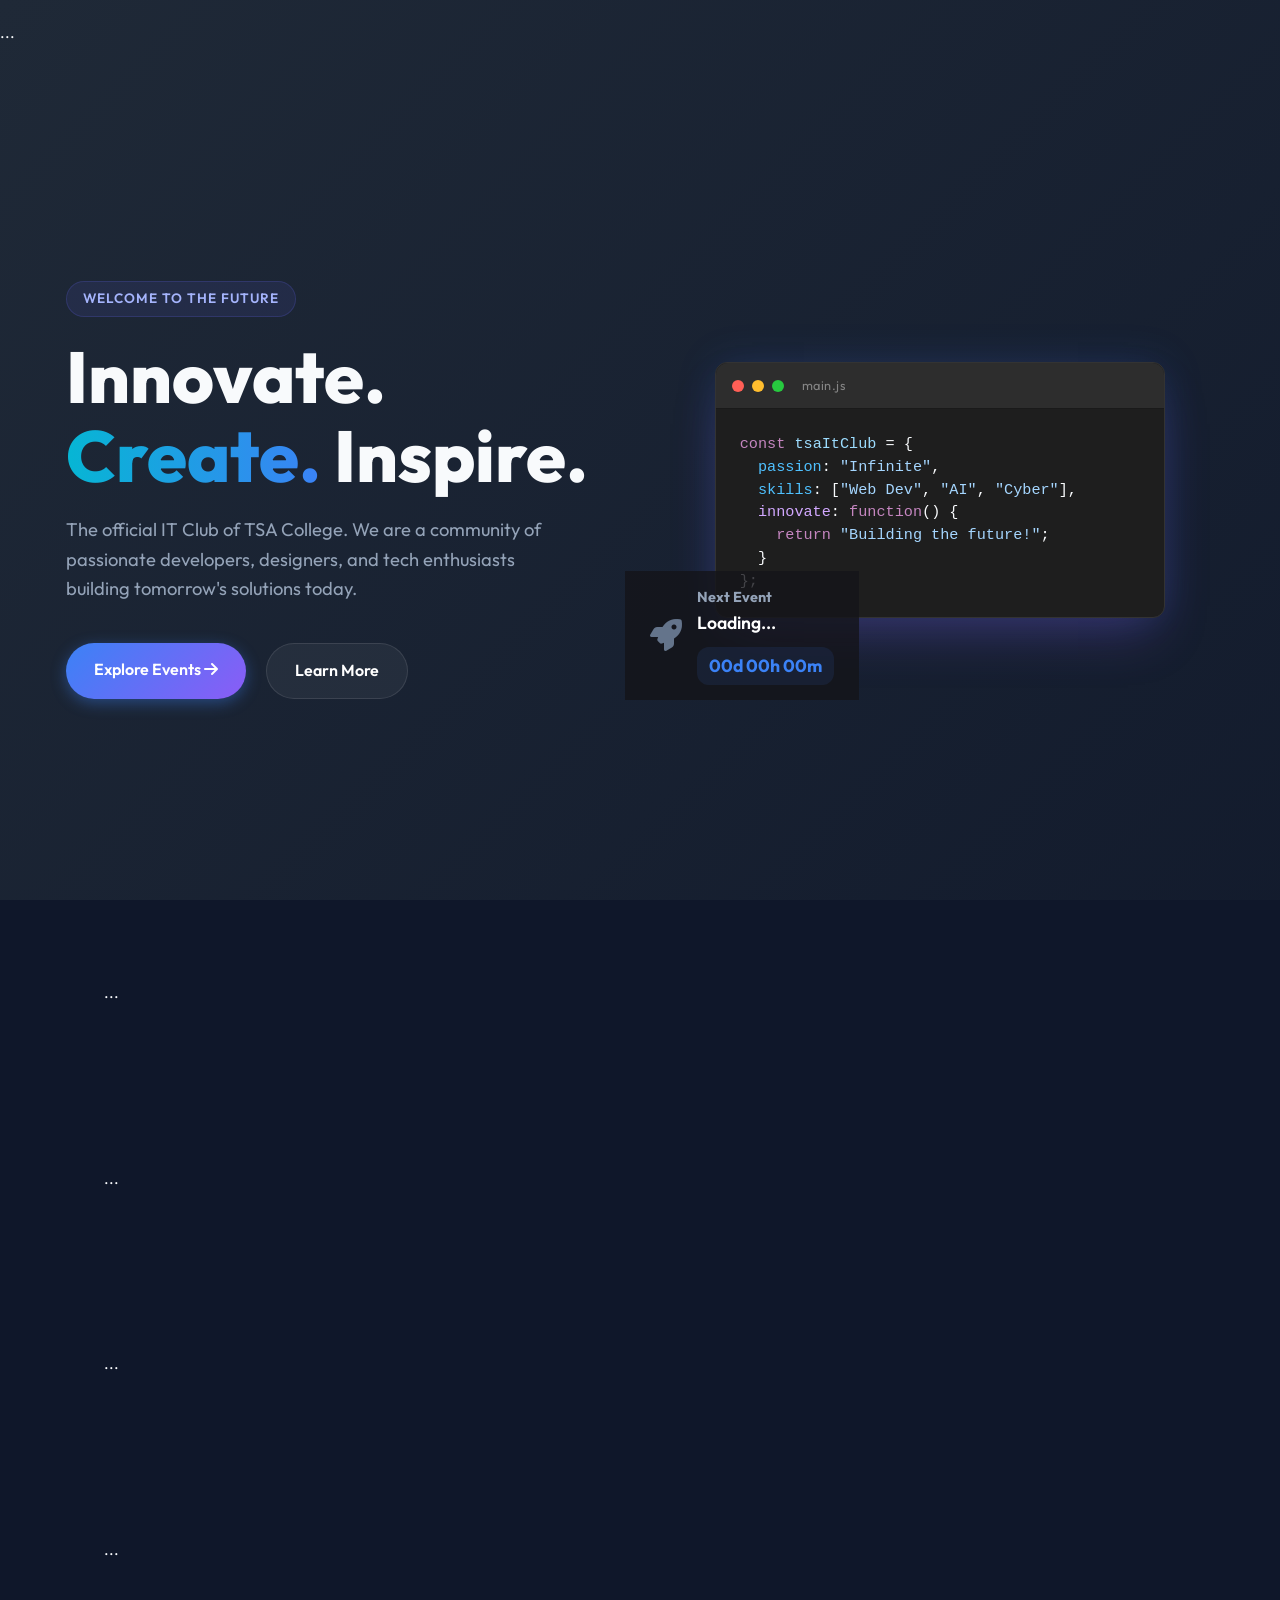
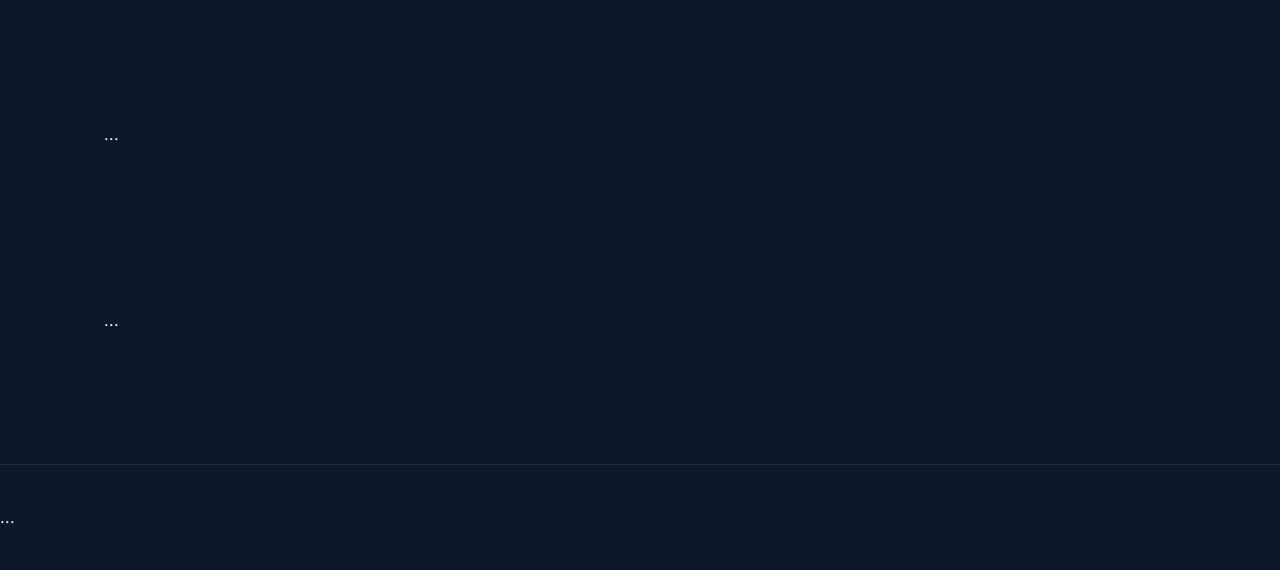
==== index.html @ 11a17a78 "just added the files and made some modifications" ====
<!DOCTYPE html>
<html lang="en">
<head>
    <meta charset="UTF-8">
    <meta name="viewport" content="width=device-width, initial-scale=1.0">
    <meta name="description" content="Official website of the TSA IT Club. Join us to learn, build, and innovate.">
    <title>TSA IT Club</title>
    <link rel="icon" type="image/png" href="logo.png">
    <link rel="stylesheet" href="style.css">
    <link href="https://fonts.googleapis.com/css2?family=Outfit:wght@300;400;500;600;800&display=swap" rel="stylesheet">
    <link rel="stylesheet" href="https://cdnjs.cloudflare.com/ajax/libs/font-awesome/6.4.0/css/all.min.css">
</head>
<body>
    <!-- Preloader, Background, Navigation (unchanged) -->
    <div id="preloader">...</div>
    <div class="glow-container">...</div>
    <nav id="navbar">...</nav>

    <!-- Hero Section (modified floating card) -->
    <section id="home" class="hero">
        <div class="hero-content fade-in-up">
            <div class="badge">Welcome to the future</div>
            <h1>Innovate. <br><span class="gradient-text">Create.</span> Inspire.</h1>
            <p>The official IT Club of TSA College. We are a community of passionate developers, designers, and tech enthusiasts building tomorrow's solutions today.</p>
            <div class="hero-btns">
                <a href="events.html" class="btn-primary">Explore Events <i class="fa-solid fa-arrow-right"></i></a>
                <a href="#about" class="btn-secondary">Learn More</a>
            </div>
        </div>
        <div class="hero-visual fade-in">
            <div class="glass-card main-card">
                <div class="card-header">
                    <span class="dot red"></span>
                    <span class="dot yellow"></span>
                    <span class="dot green"></span>
                </div>
                <div class="card-body">
                    <pre><code><span class="keyword">const</span> <span class="variable">tsaItClub</span> = {
  <span class="property">passion</span>: <span class="string">"Infinite"</span>,
  <span class="property">skills</span>: [<span class="string">"Web Dev"</span>, <span class="string">"AI"</span>, <span class="string">"Cyber"</span>],
  <span class="method">innovate</span>: <span class="keyword">function</span>() {
    <span class="keyword">return</span> <span class="string">"Building the future!"</span>;
  }
};</code></pre>
                </div>
            </div>
            <div class="glass-card floating-card" id="next-event-card">
                <i class="fa-solid fa-rocket"></i>
                <div>
                    <h4>Next Event</h4>
                    <p id="next-event-title">Loading...</p>
                    <div id="countdown" class="countdown-timer">
                        <span id="days">00</span>d <span id="hours">00</span>h <span id="minutes">00</span>m
                    </div>
                </div>
            </div>
        </div>
    </section>

    <!-- Rest of the page (Impact, About, FAQ, Contact, Footer) unchanged -->
    <section id="impact" class="section">...</section>
    <section class="section">...</section>
    <section id="terminal-section" class="section">...</section>
    <section id="about" class="section">...</section>
    <section id="faq" class="section">...</section>
    <section id="contact" class="section">...</section>
    <footer>...</footer>

    <!-- Modals, Toast, Back to Top -->
    <div class="modal-overlay" id="join-modal">...</div>
    <div class="modal-overlay" id="mission-modal">...</div>
    <div class="modal-overlay" id="whatwedo-modal">...</div>
    <div class="modal-overlay" id="vision-modal">...</div>
    <div id="toast-container"></div>
    <button id="back-to-top" class="back-to-top">...</button>

    <!-- Script to load next event from Google Sheets -->
    <script>
        async function loadNextEvent() {
            try {
                const res = await fetch('https://sheet.best/api/sheets/YOUR_ID/tabs/Events');
                const events = await res.json();
                // Sort by date (assuming YYYY-MM-DD format) and pick the nearest upcoming
                events.sort((a, b) => new Date(a.date) - new Date(b.date));
                const next = events.find(e => new Date(e.date) > new Date()) || events[0];
                if (next) {
                    document.getElementById('next-event-title').innerText = next.title;
                    // Update countdown target date (you can use the date field)
                    // If you want to keep the countdown, you can parse next.date
                }
            } catch (error) {
                console.error('Failed to load next event', error);
            }
        }
        loadNextEvent();
    </script>

    <script src="script.js"></script>
</body>
</html>
---- style.css ----
/* Variables & Reset */
:root {
    --bg-color: #0f172a;
    --text-color: #f8fafc;
    --text-muted: #94a3b8;
    --surface: #1e293b;
    --primary: #3b82f6;
    --secondary: #64748b;
    --accent: #8b5cf6;
    --gradient-1: #ec4899;
    --gradient-2: #8b5cf6;
    --gradient-3: #3b82f6;
    --gradient-4: #06b6d4;
    --glass-bg: rgba(30, 41, 59, 0.7);
    --glass-border: rgba(255, 255, 255, 0.1);
    --shadow: 0 4px 30px rgba(0, 0, 0, 0.5);
    --font-main: 'Outfit', sans-serif;
    --transition: all 0.3s ease;
}

body.light-theme {
    --bg-color: #f8fafc;
    --text-color: #0f172a;
    --text-muted: #475569;
    --surface: #ffffff;
    --primary: #2563eb;
    --secondary: #64748b;
    --accent: #7c3aed;
    --glass-bg: rgba(255, 255, 255, 0.8);
    --glass-border: rgba(0, 0, 0, 0.1);
    --shadow: 0 4px 30px rgba(0, 0, 0, 0.05);
}

/* Base Styles */
* {
    margin: 0;
    padding: 0;
    box-sizing: border-box;
    scroll-behavior: smooth;
}

/* Prevent ANY element from overflowing the viewport width (stops mobile browser zoom-out) */
html {
    overflow-x: hidden;
    max-width: 100%;
}

body {
    font-family: var(--font-main);
    background-color: var(--bg-color);
    color: var(--text-color);
    line-height: 1.6;
    overflow-x: hidden;
    max-width: 100%;
}

/* Background Glows */
.glow-container {
    position: fixed;
    top: 0;
    left: 0;
    width: 100%;
    height: 100%;
    z-index: -1;
    overflow: hidden;
    pointer-events: none;
}

.glow-orb {
    position: absolute;
    width: 60vw;
    height: 60vw;
    max-width: 600px;
    /* Cap size so orbs can't push the page wider */
    max-height: 600px;
    border-radius: 50%;
    filter: blur(100px);
    opacity: 0.15;
    animation: floatOrb 20s infinite alternate ease-in-out;
    will-change: transform;
}

.orb-1 {
    top: -20%;
    left: -10%;
    background: radial-gradient(circle, var(--primary), transparent 70%);
}

.orb-2 {
    bottom: -20%;
    right: -10%;
    background: radial-gradient(circle, var(--accent), transparent 70%);
    /* changed from secondary to accent for more blue */
    animation-delay: -10s;
}

@keyframes floatOrb {
    0% {
        transform: translate(0, 0) scale(1);
    }

    100% {
        transform: translate(10%, 10%) scale(1.1);
    }
}

/* Typography & Utilities */
.gradient-text {
    background: linear-gradient(270deg, #ec4899, #8b5cf6, #3b82f6, #06b6d4);
    background-size: 300% 300%;
    animation: gradientShift 6s ease infinite;
    -webkit-background-clip: text;
    -webkit-text-fill-color: transparent;
    background-clip: text;
    display: inline-block;
}

@keyframes gradientShift {
    0% {
        background-position: 0% 50%;
    }

    50% {
        background-position: 100% 50%;
    }

    100% {
        background-position: 0% 50%;
    }
}

.section {
    padding: 80px 5%;
    max-width: 1200px;
    margin: 0 auto;
}

/* Extra top padding for sub-pages (no hero, just content under fixed nav) */
.page-hero {
    padding-top: 140px;
}

.section-header {
    text-align: center;
    margin-bottom: 60px;
}

.section-header h2 {
    font-size: 2.5rem;
    font-weight: 800;
    margin-bottom: 10px;
}

.section-header p {
    color: var(--text-muted);
    font-size: 1.1rem;
}

/* Glassmorphism Classes */
.glass-panel {
    background: var(--glass-bg);
    backdrop-filter: blur(12px);
    -webkit-backdrop-filter: blur(12px);
    border: 1px solid var(--glass-border);
    border-radius: 16px;
    padding: 30px;
    transition: var(--transition);
}

.glass-panel:hover {
    transform: translateY(-5px);
    border-color: rgba(59, 130, 246, 0.3);
    box-shadow: 0 10px 30px -10px rgba(59, 130, 246, 0.2);
}

/* Buttons */
.btn-primary,
.btn-primary-sm,
.btn-secondary,
.btn-outline {
    display: inline-block;
    padding: 14px 28px;
    border-radius: 30px;
    font-weight: 600;
    text-decoration: none;
    transition: var(--transition);
    cursor: pointer;
    font-family: inherit;
    border: none;
    font-size: 1rem;
}

.project-card.hide {
    display: none;
}

.btn-primary-sm {
    padding: 8px 20px;
}

.btn-primary,
.btn-primary-sm {
    background: linear-gradient(135deg, var(--primary), var(--accent));
    color: white;
    box-shadow: 0 4px 15px rgba(59, 130, 246, 0.4);
}

.btn-primary:hover,
.btn-primary-sm:hover {
    transform: translateY(-2px);
    box-shadow: 0 8px 25px rgba(59, 130, 246, 0.6);
}

.btn-secondary {
    background: rgba(255, 255, 255, 0.05);
    color: white;
    border: 1px solid rgba(255, 255, 255, 0.1);
}

.btn-secondary:hover {
    background: rgba(255, 255, 255, 0.1);
}

.btn-outline {
    background: transparent;
    color: var(--text-color);
    border: 1px solid rgba(255, 255, 255, 0.3);
    padding: 10px 24px;
}

.btn-outline:hover {
    background: var(--primary);
    color: white;
}

.w-100 {
    width: 100%;
}

/* Navbar */
nav {
    position: fixed;
    top: 0;
    width: 100%;
    z-index: 1000;
    padding: 20px 0;
    transition: var(--transition);
}

nav.scrolled {
    padding: 15px 0;
    background: rgba(5, 5, 5, 0.8);
    backdrop-filter: blur(15px);
    border-bottom: 1px solid var(--glass-border);
}

body.light-theme nav.scrolled {
    background: rgba(248, 250, 252, 0.9);
}

.nav-content {
    max-width: 1200px;
    margin: 0 auto;
    padding: 0 5%;
    display: flex;
    justify-content: space-between;
    align-items: center;
}

.logo {
    font-size: 1.5rem;
    font-weight: 800;
    text-decoration: none;
    color: white;
    display: flex;
    align-items: center;
}

.club-logo-img {
    height: 64px;
    width: 64px;
    border-radius: 50%;
    object-fit: cover;
    background-color: var(--bg-color);
    border: 2px solid var(--primary);
    box-shadow: 0 0 10px rgba(59, 130, 246, 0.4);
}

.logo i {
    color: var(--primary);
}

.logo span {
    color: var(--text-muted);
    font-weight: 300;
}

.nav-links {
    display: flex;
    list-style: none;
    gap: 30px;
    align-items: center;
}

.nav-links a:not(.btn-primary-sm) {
    color: var(--text-color);
    text-decoration: none;
    font-weight: 500;
    font-size: 0.95rem;
    transition: var(--transition);
}

.nav-links a:not(.btn-primary-sm):hover,
.nav-links a.active-page:not(.btn-primary-sm) {
    color: white;
}

.nav-links a.active-page:not(.btn-primary-sm) {
    position: relative;
}

.nav-links a.active-page:not(.btn-primary-sm)::after {
    content: '';
    position: absolute;
    bottom: -4px;
    left: 0;
    width: 100%;
    height: 2px;
    background: var(--primary);
    border-radius: 2px;
}

.theme-btn {
    background: transparent;
    border: none;
    color: var(--text-color);
    font-size: 1.2rem;
    cursor: pointer;
    padding: 5px 10px;
    border-radius: 50%;
    transition: var(--transition);
}

.theme-btn:hover {
    color: var(--primary);
    transform: rotate(30deg);
}

.hamburger {
    display: none;
    font-size: 1.5rem;
    cursor: pointer;
}

/* Hero Section */
.hero {
    min-height: 100vh;
    display: grid;
    grid-template-columns: 1fr 1fr;
    gap: 50px;
    align-items: center;
    padding: 120px 2% 40px;
    max-width: 1200px;
    margin: 0 auto;
    position: relative;
}

/* Premium full-width background for hero spanning across the container */
#home.hero::before {
    content: '';
    position: absolute;
    top: 0;
    left: 50%;
    transform: translateX(-50%);
    width: 100vw;
    height: 100%;
    background: linear-gradient(-45deg, #090b10, #161b22, #0f172a, #1f2937);
    background-size: 400% 400%;
    animation: premiumGradient 15s ease infinite;
    z-index: -1;
}

@keyframes premiumGradient {
    0% {
        background-position: 0% 50%;
    }

    50% {
        background-position: 100% 50%;
    }

    100% {
        background-position: 0% 50%;
    }
}

.badge {
    display: inline-block;
    padding: 6px 16px;
    border-radius: 20px;
    background: rgba(99, 102, 241, 0.1);
    border: 1px solid rgba(99, 102, 241, 0.2);
    color: #a5b4fc;
    font-size: 0.85rem;
    font-weight: 600;
    margin-bottom: 20px;
    text-transform: uppercase;
    letter-spacing: 1px;
}

.hero h1 {
    font-size: 4.5rem;
    font-weight: 800;
    line-height: 1.1;
    margin-bottom: 20px;
}

.hero p {
    font-size: 1.15rem;
    color: var(--text-muted);
    margin-bottom: 40px;
    max-width: 500px;
}

.hero-btns {
    display: flex;
    gap: 20px;
}

.hero-visual {
    position: relative;
    height: 500px;
    display: flex;
    align-items: center;
    justify-content: center;
}

/* Code Card Styling */
.main-card {
    background: #1e1e1e;
    /* Classic VS Code Dark */
    width: 100%;
    max-width: 450px;
    border-radius: 12px;
    box-shadow: 0 25px 50px -12px rgba(139, 92, 246, 0.25), 0 0 40px rgba(59, 130, 246, 0.15);
    /* Glowing shadow */
    border: 1px solid #333333;
    position: relative;
    z-index: 2;
}

.card-header {
    background: #2d2d2d;
    padding: 12px 16px;
    border-top-left-radius: 12px;
    border-top-right-radius: 12px;
    display: flex;
    gap: 8px;
    border-bottom: 1px solid #1a1a1a;
    align-items: center;
}

.card-header::after {
    content: 'main.js';
    color: #858585;
    font-family: inherit;
    font-size: 0.8rem;
    margin-left: 10px;
    letter-spacing: 0.5px;
}

.dot {
    width: 12px;
    height: 12px;
    border-radius: 50%;
}

.red {
    background: #ff5f56;
}

.yellow {
    background: #ffbd2e;
}

.green {
    background: #27c93f;
}

.card-body {
    padding: 24px;
    font-family: 'Courier New', Courier, monospace;
    font-size: 0.95rem;
    line-height: 1.5;
    overflow-x: auto;
}

.keyword {
    color: #c586c0;
    /* VS Code pink/purple */
}

.variable {
    color: #9cdcfe;
    /* VS Code light blue */
}

.property {
    color: #4fc1ff;
    /* VS Code blue */
}

.string {
    color: #a5d6ff;
}

.method {
    color: #d2a8ff;
}

/* Floating Card */
.floating-card {
    position: absolute;
    bottom: 40px;
    left: -40px;
    display: flex;
    align-items: center;
    gap: 15px;
    padding: 15px 25px;
    z-index: 3;
    animation: float 6s infinite ease-in-out;
    background: rgba(20, 20, 25, 0.8);
}

.floating-card i {
    font-size: 2rem;
    color: var(--secondary);
}

.floating-card h4 {
    font-size: 0.9rem;
    color: var(--text-muted);
}

.floating-card p {
    font-weight: 600;
    font-size: 1.1rem;
    color: white;
    margin: 0;
}

@keyframes float {

    0%,
    100% {
        transform: translateY(0);
    }

    50% {
        transform: translateY(-15px);
    }
}

/* About Section */
.about-grid {
    display: grid;
    grid-template-columns: repeat(3, 1fr);
    gap: 30px;
}

.about-card {
    text-align: center;
    cursor: pointer;
    position: relative;
    overflow: hidden;
}

.about-card::after {
    content: 'Click for details';
    position: absolute;
    bottom: -30px;
    left: 0;
    width: 100%;
    text-align: center;
    font-size: 0.85rem;
    color: var(--primary);
    transition: var(--transition);
    opacity: 0;
}

.about-card:hover::after {
    bottom: 15px;
    opacity: 1;
}

.icon-box {
    width: 60px;
    height: 60px;
    background: rgba(59, 130, 246, 0.1);
    border-radius: 12px;
    display: flex;
    align-items: center;
    justify-content: center;
    margin: 0 auto 20px;
    font-size: 1.8rem;
    color: var(--primary);
}

.about-card h3 {
    margin-bottom: 15px;
    font-size: 1.3rem;
}

.about-card p {
    color: var(--text-muted);
    font-size: 0.95rem;
}

/* Events Section */
.events-container {
    display: flex;
    flex-direction: column;
    gap: 20px;
    max-width: 800px;
    margin: 0 auto;
}

.event-card {
    display: flex;
    align-items: center;
    gap: 30px;
    padding: 25px;
}

.event-date {
    background: rgba(255, 255, 255, 0.05);
    border-radius: 12px;
    padding: 15px 20px;
    text-align: center;
    min-width: 90px;
}

.month {
    display: block;
    font-size: 0.9rem;
    color: var(--primary);
    font-weight: 600;
    text-transform: uppercase;
}

.day {
    display: block;
    font-size: 2rem;
    font-weight: 800;
    line-height: 1;
}

.event-details {
    flex: 1;
}

.event-details h3 {
    font-size: 1.4rem;
    margin-bottom: 5px;
}

.event-details p {
    color: var(--text-muted);
    margin-bottom: 10px;
    font-size: 0.95rem;
}

.event-time,
.event-location {
    display: inline-flex;
    align-items: center;
    gap: 6px;
    font-size: 0.85rem;
    color: #888;
    margin-right: 20px;
}

.event-time i,
.event-location i {
    color: var(--secondary);
}

/* Team Section */
.team-grid {
    display: grid;
    grid-template-columns: repeat(auto-fit, minmax(320px, 1fr));
    gap: 30px;
    justify-content: center;
    justify-items: center;
    max-width: 1100px;
    margin: 0 auto;
}

.team-card {
    text-align: center;
    padding: 40px 20px;
}

.team-img {
    width: 120px;
    height: 120px;
    border-radius: 50%;
    margin: 0 auto 20px;
    padding: 4px;
    background: linear-gradient(135deg, var(--primary), var(--secondary));
}

.team-img img {
    width: 100%;
    height: 100%;
    border-radius: 50%;
    object-fit: cover;
    background: var(--bg-color);
    padding: 4px;
}

.team-card h3 {
    font-size: 1.3rem;
    margin-bottom: 5px;
}

.role {
    color: var(--primary);
    font-size: 0.9rem;
    margin-bottom: 15px;
    font-weight: 500;
}

.social-links {
    display: flex;
    justify-content: center;
    gap: 15px;
}

.social-links a {
    color: var(--text-muted);
    font-size: 1.2rem;
}

/* Executive Card Improvements — "Important Person" Look */
.exec-card {
    padding: 60px 30px !important;
    /* Physically larger */
    border: 1px solid rgba(255, 255, 255, 0.15) !important;
    background: linear-gradient(145deg, rgba(30, 41, 59, 0.95), rgba(15, 23, 42, 0.95)) !important;
    transform: scale(1.05);
    /* Slightly bigger than others */
    z-index: 2;
    box-shadow: 0 10px 40px rgba(0, 0, 0, 0.5);
}

.exec-card:hover {
    transform: scale(1.08) translateY(-10px);
    box-shadow: 0 20px 50px rgba(0, 0, 0, 0.6);
}

.exec-card .team-img {
    width: 160px !important;
    /* Larger images for execs */
    height: 160px !important;
    border: 3px solid var(--primary);
    box-shadow: 0 0 25px rgba(59, 130, 246, 0.2);
}

.exec-card h3 {
    font-size: 1.6rem !important;
    /* Larger name */
    color: var(--text-color);
    margin-top: 10px;
}

.exec-card .role {
    font-size: 1.1rem !important;
    color: var(--primary) !important;
    letter-spacing: 1px;
    text-transform: uppercase;
}

.exec-badge {
    position: absolute;
    top: 20px;
    right: 20px;
    background: var(--primary);
    color: #fff;
    padding: 6px 14px;
    border-radius: 20px;
    font-size: 0.75rem;
    font-weight: 800;
    text-transform: uppercase;
    box-shadow: 0 4px 12px rgba(59, 130, 246, 0.3);
}

/* Board Members Section */
.board-title {
    text-align: center;
    font-size: 1.8rem;
    margin: 60px 0 30px;
    color: var(--text-color);
}

.board-grid {
    display: grid;
    grid-template-columns: repeat(4, 1fr);
    gap: 20px;
}

.board-card {
    text-align: center;
    padding: 25px 15px;
    background: rgba(15, 23, 42, 0.3);
    border: 1px solid rgba(255, 255, 255, 0.05);
    border-radius: 12px;
    transition: var(--transition);
    overflow: hidden;
}

/* Material Ripple Effect */
.btn-primary .ripple,
.btn-secondary .ripple {
    position: absolute;
    background: white;
    transform: translate(-50%, -50%);
    pointer-events: none;
    border-radius: 50%;
    animation: buttonRipple 1s linear infinite;
}

@keyframes buttonRipple {
    0% {
        width: 0px;
        height: 0px;
        opacity: 0.5;
    }

    100% {
        width: 500px;
        height: 500px;
        opacity: 0;
    }
}

.board-card:hover {
    transform: translateY(-5px);
    border-color: rgba(59, 130, 246, 0.2);
    background: rgba(15, 23, 42, 0.5);
}

.board-card h4 {
    font-size: 1.1rem;
    margin-bottom: 5px;
    color: var(--text-color);
}

.role-sm {
    color: var(--secondary);
    font-size: 0.85rem;
    font-weight: 500;
}

.social-links a:hover {
    color: white;
    transform: translateY(-3px);
}

/* Contact Section */
.contact-container {
    display: grid;
    grid-template-columns: 1fr 1fr;
    gap: 50px;
    padding: 50px;
    align-items: center;
}

.contact-info h2 {
    font-size: 2.5rem;
    margin-bottom: 20px;
}

.contact-info p {
    color: var(--text-muted);
    margin-bottom: 40px;
}

.info-item {
    display: flex;
    align-items: center;
    gap: 15px;
    margin-bottom: 20px;
}

.info-item i {
    width: 40px;
    height: 40px;
    border-radius: 50%;
    background: rgba(59, 130, 246, 0.1);
    color: var(--primary);
    display: flex;
    align-items: center;
    justify-content: center;
    font-size: 1.1rem;
}

/* Join CTA Block */
.join-cta {
    display: flex;
    flex-direction: column;
    align-items: center;
    justify-content: center;
    text-align: center;
    padding: 20px;
    gap: 15px;
}

.join-cta-icon {
    width: 80px;
    height: 80px;
    background: rgba(59, 130, 246, 0.1);
    border: 1px solid var(--glass-border);
    border-radius: 50%;
    display: flex;
    align-items: center;
    justify-content: center;
    font-size: 2rem;
    color: var(--primary);
    margin-bottom: 10px;
}

.join-cta h3 {
    font-size: 1.5rem;
}

.join-cta p {
    color: var(--text-muted);
    font-size: 0.95rem;
    max-width: 300px;
}

/* Join Form inside Modal */
.join-modal-content {
    max-width: 550px;
    max-height: 90vh;
    overflow-y: auto;
    padding: 40px;
}

.join-modal-header {
    text-align: center;
    margin-bottom: 30px;
}

.join-modal-header p {
    color: var(--text-muted);
    font-size: 0.95rem;
}

.join-form {
    display: flex;
    flex-direction: column;
    gap: 18px;
}

.form-group label {
    display: block;
    font-size: 0.9rem;
    font-weight: 600;
    color: var(--text-muted);
    margin-bottom: 8px;
    letter-spacing: 0.3px;
}

.form-group label i {
    color: var(--primary);
    margin-right: 6px;
}

.form-group input,
.form-group textarea {
    width: 100%;
    padding: 13px 16px;
    background: rgba(255, 255, 255, 0.04);
    border: 1px solid rgba(255, 255, 255, 0.1);
    border-radius: 10px;
    color: white;
    font-family: inherit;
    font-size: 0.95rem;
    outline: none;
    transition: var(--transition);
    resize: vertical;
}

.form-group input:focus,
.form-group textarea:focus {
    border-color: var(--primary);
    background: rgba(59, 130, 246, 0.05);
    box-shadow: 0 0 0 3px rgba(59, 130, 246, 0.1);
}

/* Live Validation Feedback */
.form-group input:not(:placeholder-shown):valid,
.form-group textarea:not(:placeholder-shown):valid {
    border-color: #27c93f;
    /* Green */
    box-shadow: 0 0 0 3px rgba(39, 201, 63, 0.1);
}

.form-group input:not(:placeholder-shown):invalid,
.form-group textarea:not(:placeholder-shown):invalid {
    border-color: #ff5f56;
    /* Red */
    box-shadow: 0 0 0 3px rgba(255, 95, 86, 0.1);
}

/* Interest Checkboxes */
.interest-options {
    display: grid;
    grid-template-columns: 1fr 1fr;
    gap: 10px;
    margin-top: 5px;
}

.interest-item {
    display: flex;
    align-items: center;
    gap: 10px;
    padding: 12px 15px;
    background: rgba(255, 255, 255, 0.03);
    border: 1px solid rgba(255, 255, 255, 0.08);
    border-radius: 10px;
    cursor: pointer;
    transition: var(--transition);
    font-size: 0.9rem;
}

.interest-item:hover {
    border-color: var(--primary);
    background: rgba(59, 130, 246, 0.06);
}

.interest-item input[type="checkbox"] {
    width: 16px;
    height: 16px;
    accent-color: var(--primary);
    flex-shrink: 0;
    cursor: pointer;
}

.interest-item span i {
    color: var(--primary);
    margin-right: 5px;
}

/* Footer */
footer {
    border-top: 1px solid var(--glass-border);
    padding: 40px 0;
    margin-top: 50px;
}

/* Modals */
.modal-overlay {
    position: fixed;
    top: 0;
    left: 0;
    width: 100%;
    height: 100%;
    background: rgba(0, 0, 0, 0.7);
    backdrop-filter: blur(5px);
    z-index: 2000;
    display: flex;
    align-items: center;
    justify-content: center;
    opacity: 0;
    pointer-events: none;
    transition: var(--transition);
}

.modal-overlay.active {
    opacity: 1;
    pointer-events: auto;
}

.modal-content {
    background: var(--bg-color);
    width: 90%;
    max-width: 900px;
    /* Made much wider */
    max-height: 85vh;
    /* Keep it within screen bounds */
    overflow-y: auto;
    /* Enable scrolling for long content */
    border-radius: 16px;
    border: 1px solid var(--glass-border);
    box-shadow: 0 25px 50px -12px rgba(0, 0, 0, 0.7);
    padding: 50px;
    position: relative;
    transform: translateY(30px) scale(0.95);
    transition: var(--transition);
}

/* Custom Scrollbar for Modal */
.modal-content::-webkit-scrollbar {
    width: 8px;
}

.modal-content::-webkit-scrollbar-track {
    background: rgba(255, 255, 255, 0.05);
    border-radius: 8px;
}

.modal-content::-webkit-scrollbar-thumb {
    background: var(--primary);
    border-radius: 8px;
}

.modal-overlay.active .modal-content {
    transform: translateY(0) scale(1);
}

.modal-close {
    position: absolute;
    top: 20px;
    right: 20px;
    background: transparent;
    border: none;
    color: var(--text-muted);
    font-size: 1.5rem;
    cursor: pointer;
    transition: var(--transition);
}

.modal-close:hover {
    color: var(--secondary);
    transform: rotate(90deg);
}

.modal-icon {
    font-size: 2.5rem;
    color: var(--primary);
    margin-bottom: 20px;
}

.modal-content h3 {
    font-size: 2.5rem;
    margin-bottom: 25px;
}

.modal-content h4 {
    font-size: 1.5rem;
    margin: 30px 0 15px;
    color: var(--secondary);
}

.modal-content p {
    color: var(--text-muted);
    margin-bottom: 20px;
    line-height: 1.8;
    font-size: 1.1rem;
}

.modal-content ul {
    list-style-position: inside;
    color: var(--text-muted);
    margin-bottom: 30px;
    font-size: 1.1rem;
}

.modal-content li {
    margin-bottom: 12px;
}

.modal-content .highlight-box {
    background: rgba(59, 130, 246, 0.1);
    border-left: 4px solid var(--primary);
    padding: 20px;
    margin: 30px 0;
    border-radius: 0 8px 8px 0;
}

/* --- Multi-Step Wizard & Form Styles --- */
.wizard-progress {
    display: flex;
    align-items: center;
    justify-content: space-between;
    margin-bottom: 30px;
    padding: 0 10px;
}

.progress-step {
    width: 35px;
    height: 35px;
    background: rgba(148, 163, 184, 0.2);
    border-radius: 50%;
    display: flex;
    align-items: center;
    justify-content: center;
    font-weight: bold;
    color: var(--text-muted);
    border: 2px solid transparent;
    transition: var(--transition);
    z-index: 2;
}

.progress-step.active {
    background: var(--primary);
    color: white;
    box-shadow: 0 0 15px rgba(59, 130, 246, 0.4);
}

.progress-step.completed {
    background: #22c55e;
    color: white;
}

.progress-line {
    flex-grow: 1;
    height: 3px;
    background: rgba(148, 163, 184, 0.2);
    margin: 0 10px;
    position: relative;
    z-index: 1;
}

.progress-line::after {
    content: '';
    position: absolute;
    top: 0;
    left: 0;
    height: 100%;
    width: 0%;
    background: var(--primary);
    transition: width 0.4s ease;
}

.form-step {
    display: none;
    animation: fadeIn 0.4s ease forwards;
}

.form-step.active {
    display: block;
}

.wizard-btn-group {
    display: flex;
    justify-content: space-between;
    margin-top: 25px;
    gap: 15px;
}

.wizard-btn-group .btn-primary,
.wizard-btn-group .btn-secondary {
    flex: 1;
    text-align: center;
    justify-content: center;
}

.input-group {
    position: relative;
    margin-bottom: 20px;
}

.input-group i {
    position: absolute;
    left: 15px;
    top: 50%;
    transform: translateY(-50%);
    color: var(--text-muted);
}

.input-group i[class*="fa-comment"] {
    top: 15px;
    transform: none;
}

.input-group input,
.input-group select,
.input-group textarea {
    width: 100%;
    padding: 12px 15px 12px 45px;
    background: var(--surface);
    /* solid dark bg — transparent causes white dropdown popup */
    border: 1px solid var(--glass-border);
    border-radius: 8px;
    color: var(--text-color);
    font-size: 1rem;
    font-family: inherit;
    transition: var(--transition);
}

.input-group textarea {
    resize: vertical;
    min-height: 120px;
}

.input-group input:focus,
.input-group select:focus,
.input-group textarea:focus {
    outline: none;
    border-color: var(--primary);
    box-shadow: 0 0 0 3px rgba(59, 130, 246, 0.2);
}

.input-group select {
    appearance: none;
    -webkit-appearance: none;
    cursor: pointer;
}

/* Style the dropdown popup itself — prevents white flash on open */
.input-group select option {
    background: var(--surface);
    color: var(--text-color);
    padding: 10px;
}

/* Disabled placeholder option */
.input-group select option[disabled] {
    color: var(--text-muted);
}

/* Team Modal Specific Styles */
.team-modal-content {
    max-width: 600px;
    padding: 40px;
}

.team-modal-header {
    display: flex;
    align-items: center;
    gap: 30px;
    margin-bottom: 30px;
    padding-bottom: 30px;
    border-bottom: 1px solid var(--glass-border);
}

.team-modal-img {
    width: 120px;
    height: 120px;
    border-radius: 50%;
    object-fit: cover;
    border: 3px solid var(--primary);
    box-shadow: 0 0 20px rgba(59, 130, 246, 0.3);
}

.team-modal-info h3 {
    margin-bottom: 5px;
    font-size: 1.8rem;
}

.team-modal-info .role {
    font-size: 1.1rem;
    margin-bottom: 15px;
}

.social-links-modal {
    display: flex;
    gap: 15px;
}

.social-links-modal a {
    color: var(--text-color);
    background: rgba(255, 255, 255, 0.05);
    width: 40px;
    height: 40px;
    display: flex;
    align-items: center;
    justify-content: center;
    border-radius: 50%;
    transition: var(--transition);
}

.social-links-modal a:hover {
    background: var(--primary);
    transform: translateY(-3px);
}

.team-modal-body h4 {
    margin: 0 0 10px 0;
    font-size: 1.2rem;
    color: var(--text-color);
}

.team-modal-body p {
    margin-bottom: 25px;
}

.footer-content {
    max-width: 1200px;
    margin: 0 auto;
    padding: 0 5%;
    display: flex;
    justify-content: space-between;
    align-items: center;
}

.footer-content p {
    color: var(--text-muted);
    font-size: 0.9rem;
}

.footer-social {
    display: flex;
    gap: 15px;
}

.footer-social a {
    color: var(--text-muted);
    transition: var(--transition);
}

.footer-social a:hover {
    color: var(--primary);
}


/* Stats Section */
.stats-container {
    display: grid;
    grid-template-columns: repeat(4, 1fr);
    gap: 30px;
    margin-bottom: 60px;
}

.stat-card {
    text-align: center;
    padding: 30px;
}

.stat-card h3 {
    font-size: 2.5rem;
    font-weight: 800;
    color: var(--primary);
    margin-bottom: 5px;
}

.stat-card p {
    color: var(--text-muted);
    font-size: 0.9rem;
    text-transform: uppercase;
    letter-spacing: 1px;
}

/* Tech Stack Marquee */
.tech-stack-section {
    padding: 60px 0;
    overflow: hidden;
    background: rgba(255, 255, 255, 0.02);
    border-top: 1px solid var(--glass-border);
    border-bottom: 1px solid var(--glass-border);
    margin: 40px 0;
}

.marquee {
    display: flex;
    white-space: nowrap;
    animation: scroll 30s linear infinite;
    width: max-content;
    cursor: pointer;
}

.marquee:hover {
    animation-play-state: paused;
}

.marquee-item {
    display: flex;
    align-items: center;
    gap: 15px;
    padding: 0 40px;
    color: var(--text-muted);
    font-size: 1.5rem;
    font-weight: 600;
    filter: grayscale(1) opacity(0.5);
    transition: var(--transition);
}

.marquee-item:hover {
    filter: grayscale(0) opacity(1);
    color: var(--primary);
}

.marquee-item i {
    font-size: 2.5rem;
}

@keyframes scroll {
    0% {
        transform: translateX(0);
    }

    100% {
        transform: translateX(-50%);
    }
}

/* --- Filterable Gallery Styles --- */
.portfolio-filters {
    display: flex;
    justify-content: center;
    flex-wrap: wrap;
    gap: 15px;
    margin-bottom: 40px;
}

.filter-btn {
    background: rgba(255, 255, 255, 0.05);
    border: 1px solid rgba(255, 255, 255, 0.1);
    color: var(--text-color);
    padding: 8px 20px;
    border-radius: 30px;
    cursor: pointer;
    font-size: 0.95rem;
    font-family: inherit;
    transition: var(--transition);
}

.filter-btn:hover,
.filter-btn.active {
    background: var(--primary);
    border-color: var(--primary);
    color: white;
    box-shadow: 0 0 15px rgba(59, 130, 246, 0.4);
}

/* --- Project Cards --- */
.projects-grid {
    display: grid;
    grid-template-columns: repeat(auto-fit, minmax(300px, 1fr));
    gap: 30px;
}

.project-card {
    position: relative;
    overflow: hidden;
    padding: 0;
    height: 400px;
}

.project-img {
    width: 100%;
    height: 100%;
    object-fit: cover;
    transition: var(--transition);
}

.project-overlay {
    position: absolute;
    bottom: 0;
    left: 0;
    width: 100%;
    height: 100%;
    background: linear-gradient(to top, rgba(3, 7, 18, 0.9), transparent);
    padding: 30px;
    display: flex;
    flex-direction: column;
    justify-content: flex-end;
    transition: var(--transition);
}

.project-card:hover .project-img {
    transform: scale(1.1);
}

.project-card:hover .project-overlay {
    background: linear-gradient(to top, var(--bg-color), rgba(3, 7, 18, 0.4));
}

.project-tags {
    display: flex;
    gap: 8px;
    margin-bottom: 10px;
}

.tag {
    font-size: 0.75rem;
    padding: 4px 10px;
    background: rgba(59, 130, 246, 0.1);
    border: 1px solid var(--glass-border);
    border-radius: 20px;
    color: var(--primary);
}

.project-overlay h3 {
    font-size: 1.5rem;
    margin-bottom: 10px;
}

.project-overlay p {
    font-size: 0.9rem;
    color: var(--text-muted);
    opacity: 0;
    transform: translateY(20px);
    transition: var(--transition);
}

.project-card:hover p {
    opacity: 1;
    transform: translateY(0);
}

/* FAQ Section */
.faq-container {
    max-width: 800px;
    margin: 0 auto;
    display: flex;
    flex-direction: column;
    gap: 15px;
}

.faq-item {
    cursor: pointer;
}

.faq-question {
    display: flex;
    justify-content: space-between;
    align-items: center;
    padding: 20px;
    font-weight: 600;
}

.faq-question i {
    transition: var(--transition);
    color: var(--primary);
}

.faq-item.active .faq-question i {
    transform: rotate(180deg);
}

.faq-answer {
    max-height: 0;
    overflow: hidden;
    padding: 0 20px;
    color: var(--text-muted);
    transition: all 0.4s ease-in-out;
    font-size: 0.95rem;
}

.faq-item.active .faq-answer {
    max-height: 200px;
    padding-bottom: 20px;
}

/* --- Animations & Keyframes --- */
.reveal {
    opacity: 0;
    transform: translateY(30px);
    transition: all 0.8s ease-out;
}

.reveal.active {
    opacity: 1;
    transform: translateY(0);
}

.reveal-stagger>* {
    opacity: 0;
    transform: translateY(20px);
}

.reveal-stagger.active>* {
    opacity: 1;
    transform: translateY(0);
    transition: all 0.6s ease-out;
}

.reveal-stagger.active>*:nth-child(1) {
    transition-delay: 0.1s;
}

.reveal-stagger.active>*:nth-child(2) {
    transition-delay: 0.2s;
}

.reveal-stagger.active>*:nth-child(3) {
    transition-delay: 0.3s;
}

.reveal-stagger.active>*:nth-child(4) {
    transition-delay: 0.4s;
}

.fade-in-up {
    animation: fadeInUp 1s ease-out forwards;
}

.fade-in {
    opacity: 0;
    animation: fadeIn 1s ease-out forwards;
    animation-delay: 0.3s;
}

@keyframes fadeInUp {
    from {
        opacity: 0;
        transform: translateY(30px);
    }

    to {
        opacity: 1;
        transform: translateY(0);
    }
}

@keyframes fadeIn {
    from {
        opacity: 0;
    }

    to {
        opacity: 1;
    }
}

/* ============================================
   Back to Top Button
   ============================================ */

.back-to-top {
    position: fixed;
    bottom: 30px;
    right: 30px;
    width: 50px;
    height: 50px;
    background: var(--glass-bg);
    backdrop-filter: blur(10px);
    border: 1px solid var(--glass-border);
    border-radius: 50%;
    color: var(--primary);
    font-size: 1.2rem;
    display: flex;
    justify-content: center;
    align-items: center;
    cursor: pointer;
    z-index: 999;
    opacity: 0;
    visibility: hidden;
    transform: translateY(20px);
    transition: all 0.4s cubic-bezier(0.175, 0.885, 0.32, 1.275);
    box-shadow: 0 4px 15px rgba(0, 0, 0, 0.2);
}

.back-to-top.show {
    opacity: 1;
    visibility: visible;
    transform: translateY(0);
}

.back-to-top:hover {
    background: var(--primary);
    color: white;
    transform: translateY(-5px);
    box-shadow: 0 8px 25px rgba(59, 130, 246, 0.6);
}

/* --- V3 Enhancements --- */

/* Preloader */
#preloader {
    position: fixed;
    top: 0;
    left: 0;
    width: 100%;
    height: 100%;
    background: var(--bg-color);
    z-index: 99999;
    display: flex;
    justify-content: center;
    align-items: center;
    transition: opacity 0.5s ease-out, visibility 0.5s ease-out;
}

.loader-content {
    text-align: center;
}

.loader-logo {
    font-size: 4rem;
    color: var(--primary);
    margin-bottom: 20px;
    animation: pulseLogo 2s infinite ease-in-out;
}

.loader-content h2 {
    font-size: 2rem;
    letter-spacing: 2px;
    margin-bottom: 30px;
}

.loader-bar {
    width: 200px;
    height: 4px;
    background: rgba(255, 255, 255, 0.1);
    border-radius: 4px;
    position: relative;
    overflow: hidden;
    margin: 0 auto;
}

.loader-bar::after {
    content: '';
    position: absolute;
    top: 0;
    left: 0;
    height: 100%;
    width: 50%;
    background: linear-gradient(90deg, transparent, var(--primary), transparent);
    animation: loadProgress 1.5s infinite ease-in-out;
}

@keyframes pulseLogo {
    0% {
        transform: scale(0.95);
        opacity: 0.8;
    }

    50% {
        transform: scale(1.05);
        opacity: 1;
        text-shadow: 0 0 20px rgba(59, 130, 246, 0.5);
    }

    100% {
        transform: scale(0.95);
        opacity: 0.8;
    }
}

@keyframes loadProgress {
    0% {
        transform: translateX(-100%);
    }

    100% {
        transform: translateX(200%);
    }
}

/* Toast Notifications */
#toast-container {
    position: fixed;
    bottom: 30px;
    right: 30px;
    z-index: 9999;
    display: flex;
    flex-direction: column;
    gap: 15px;
}

.toast {
    background: rgba(15, 23, 42, 0.9);
    backdrop-filter: blur(10px);
    border: 1px solid var(--primary);
    border-left: 4px solid var(--primary);
    color: white;
    padding: 15px 25px;
    border-radius: 8px;
    box-shadow: 0 10px 30px rgba(0, 0, 0, 0.5);
    display: flex;
    align-items: center;
    gap: 15px;
    transform: translateX(120%);
    opacity: 0;
    transition: all 0.4s cubic-bezier(0.68, -0.55, 0.265, 1.55);
}

.toast.show {
    transform: translateX(0);
    opacity: 1;
}

.toast i {
    font-size: 1.5rem;
    color: var(--primary);
}

.toast-content h4 {
    margin: 0 0 5px 0;
    font-size: 1rem;
}

.toast-content p {
    margin: 0;
    font-size: 0.85rem;
    color: var(--text-muted);
}

.toast.error {
    border-left-color: #ef4444;
}

.toast.error i {
    color: #ef4444;
}

/* --- Terminal Emulator --- */
.terminal-container {
    max-width: 800px;
    margin: 0 auto;
    background: #0f172a;
    border: 1px solid rgba(255, 255, 255, 0.1);
    border-radius: 12px;
    box-shadow: 0 20px 40px rgba(0, 0, 0, 0.4), 0 0 20px rgba(59, 130, 246, 0.1);
    overflow: hidden;
    font-family: 'Fira Code', 'Courier New', monospace;
}

.terminal-header {
    background: #1e293b;
    padding: 12px 20px;
    display: flex;
    align-items: center;
    border-bottom: 1px solid rgba(255, 255, 255, 0.05);
}

.terminal-header .mac-dots {
    display: flex;
    gap: 8px;
    margin-right: 20px;
}

.terminal-header .mac-dots .dot {
    width: 12px;
    height: 12px;
    border-radius: 50%;
}

.terminal-header .mac-dots .dot.red {
    background: #ff5f56;
}

.terminal-header .mac-dots .dot.yellow {
    background: #ffbd2e;
}

.terminal-header .mac-dots .dot.green {
    background: #27c93f;
}

.terminal-title {
    color: var(--text-muted);
    font-size: 0.85rem;
    letter-spacing: 1px;
}

.terminal-body {
    padding: 20px;
    height: 350px;
    overflow-y: auto;
    color: #e2e8f0;
    font-size: 0.95rem;
    display: flex;
    flex-direction: column;
}

/* Custom Scrollbar for Terminal */
.terminal-body::-webkit-scrollbar {
    width: 8px;
}

.terminal-body::-webkit-scrollbar-track {
    background: transparent;
}

.terminal-body::-webkit-scrollbar-thumb {
    background: rgba(255, 255, 255, 0.2);
    border-radius: 4px;
}

.terminal-output p {
    margin: 5px 0;
    line-height: 1.5;
}

.terminal-output .term-system {
    color: #a1a1aa;
}

.terminal-output .term-success {
    color: #22c55e;
}

.terminal-output .term-error {
    color: #ef4444;
}

.terminal-output .term-accent {
    color: var(--primary);
}

.terminal-output .term-cmd {
    color: #fff;
    font-weight: bold;
}

.terminal-input-line {
    display: flex;
    margin-top: 5px;
}

.terminal-input-line .prompt {
    color: #22c55e;
    margin-right: 10px;
    white-space: nowrap;
}

#terminal-input {
    background: transparent;
    border: none;
    outline: none;
    color: #fff;
    font-family: 'Fira Code', 'Courier New', monospace;
    font-size: 0.95rem;
    flex-grow: 1;
    caret-color: var(--primary);
}

/* --- Responsive Design --- */

@media (max-width: 1024px) {

    .about-grid,
    .team-grid,
    .projects-grid {
        grid-template-columns: repeat(2, 1fr);
    }

    .board-grid {
        grid-template-columns: repeat(3, 1fr);
    }

    .stats-container {
        grid-template-columns: repeat(2, 1fr);
    }
}

@media (max-width: 968px) {
    .hero {
        grid-template-columns: 1fr;
        text-align: center;
    }

    .hero p {
        margin: 0 auto 40px;
    }

    .hero-btns {
        justify-content: center;
    }

    .hero-visual {
        margin-top: 50px;
    }

    .contact-container {
        grid-template-columns: 1fr;
        padding: 30px;
    }

    .event-card {
        flex-direction: column;
        text-align: center;
        gap: 15px;
    }

    .event-time,
    .event-location {
        margin: 0 10px;
    }
}

@media (max-width: 768px) {
    .nav-links {
        position: absolute;
        top: 100%;
        left: 0;
        width: 100%;
        flex-direction: column;
        background: rgba(5, 5, 5, 0.95);
        backdrop-filter: blur(10px);
        padding: 20px 0;
        clip-path: polygon(0 0, 100% 0, 100% 0, 0 0);
        transition: var(--transition);
        gap: 20px;
    }

    .nav-links.active {
        clip-path: polygon(0 0, 100% 0, 100% 100%, 0 100%);
    }

    .hamburger {
        display: block;
    }

    .hero {
        grid-template-columns: 1fr;
        text-align: left;
        /* Keep hero left aligned per user request */
        padding: 100px 5% 40px;
        gap: 30px;
        min-height: auto;
    }

    .hero p {
        max-width: 100%;
    }

    .hero-btns {
        display: flex;
        flex-direction: row;
        flex-wrap: wrap;
        width: 100%;
        gap: 15px;
    }

    .hero-btns a,
    .hero-btns .btn {
        width: auto !important;
        flex: 0 1 auto;
        display: inline-flex;
    }

    .section {
        padding: 40px 5%;
        overflow-x: hidden;
    }

    .section:not(#home) {
        text-align: center;
        display: flex;
        flex-direction: column;
        align-items: center;
    }

    .section-header {
        margin-bottom: 30px;
        width: 100%;
    }

    .section-header h2 {
        font-size: 2rem;
        margin-bottom: 8px;
    }

    .section-header p {
        font-size: 0.95rem;
        margin-left: auto;
        margin-right: auto;
    }

    .about-grid,
    .team-grid,
    .projects-grid {
        grid-template-columns: 1fr;
        justify-items: center;
        width: 100%;
        /* Must fill flex parent or grid shrinks to content width */
    }

    .board-grid {
        grid-template-columns: repeat(2, 1fr);
        justify-items: center;
        width: 100%;
    }

    /* Impact stats: 2x2 grid halves scroll length */
    .stats-container {
        grid-template-columns: 1fr 1fr;
        gap: 12px;
        justify-items: center;
    }

    .stat-card {
        padding: 18px 12px;
        width: 100%;
        display: flex;
        flex-direction: column;
        align-items: center;
    }

    .stat-number {
        font-size: 2rem;
    }

    /* Board Members: hide desktop grid entirely on mobile, favour pure list layout */
    .board-grid {
        display: none !important;
    }

    .mobile-board-list {
        display: flex !important;
        /* Force flex to override global 'display: none' placed later in file */
        flex-direction: column;
        gap: 10px;
        width: 100%;
    }

    .board-card img {
        width: 70px;
        height: 70px;
    }

    .contact-container {
        padding: 20px;
        gap: 20px;
        /* Reduce the huge 50px gap when columns stack vertically */
        align-items: start;
    }

    .team-modal-header {
        flex-direction: column;
        text-align: center;
        gap: 15px;
    }

    .social-links-modal {
        justify-content: center;
    }

    /* Center all non-hero section content on mobile */
    .section:not(#home) .section-header,
    .section:not(#home) .section-header h2,
    .section:not(#home) .section-header p {
        text-align: center;
        margin-left: auto;
        margin-right: auto;
    }

    /* Except the terminal which MUST stay left aligned */
    .terminal-container,
    .terminal-body,
    .term-output {
        text-align: left !important;
    }

    .section:not(#home) .about-card,
    .section:not(#home) .stat-card,
    .section:not(#home) .event-card,
    .section:not(#home) .blog-card,
    .section:not(#home) .faq-item,
    .section:not(#home) .board-card,
    .section:not(#home) .team-card {
        text-align: center;
        width: 100%;
        max-width: 100%;
    }

    .terminal-container {
        width: 100%;
        max-width: 100% !important;
        margin: 0 auto;
    }

    .section:not(#home) .hero-btns,
    .section:not(#home) .filter-container {
        justify-content: center;
        width: 100%;
        flex-wrap: wrap;
        gap: 15px;
    }

    .filter-btn {
        padding: 8px 16px;
        font-size: 0.85rem;
    }

    /* Center the terminal section */
    #terminal-section .section-header,
    #terminal-section .section-header h2,
    #terminal-section .section-header p {
        text-align: center;
    }

    /* Make sure grids are centered */
    .about-grid,
    .stats-container,
    .projects-grid,
    .team-grid,
    .board-grid,
    .blog-grid,
    .events-container {
        justify-items: center;
        gap: 15px;
        /* Compress gaps between cards */
    }

    /* Hide the tech stack marquee on mobile — saves ~250px of scroll */
    .tech-stack-section {
        display: none;
    }

    /* Slim down blog card images */
    .blog-img-container {
        height: 160px;
    }

    /* Tighter event cards */
    .event-card {
        padding: 15px;
    }

    /* Reduce terminal height on mobile */
    .terminal-body {
        height: 180px;
    }

    /* Reduce stat card padding */
    .stat-card {
        padding: 20px 15px;
    }

    /* Compact the footer */
    footer {
        padding: 25px 0;
        margin-top: 20px;
    }
}

@media (max-width: 480px) {
    .hero h1 {
        font-size: 2.2rem;
    }

    .board-grid {
        grid-template-columns: 1fr;
    }

    .btn-primary,
    .btn-secondary,
    .btn-outline {
        padding: 12px 20px;
        font-size: 0.9rem;
    }

    .team-modal-content {
        padding: 25px;
    }

    .team-modal-img {
        width: 90px;
        height: 90px;
    }

    /* Shrink the Back-to-Top button on very small screens to avoid overlapping content */
    .back-to-top {
        width: 40px;
        height: 40px;
        font-size: 1rem;
        bottom: 15px;
        right: 15px;
    }

    /* Compact the Join modal header on tiny screens */
    .modal-content h3 {
        font-size: 1.4rem;
        margin-bottom: 5px;
    }

    .modal-content>p {
        font-size: 0.85rem;
        margin-bottom: 15px;
    }
}

/* --- Advanced Features --- */

/* Countdown Timer */
.countdown-timer {
    margin-top: 10px;
    font-size: 1.1rem;
    font-weight: 700;
    color: var(--primary);
    padding: 5px 12px;
    background: rgba(59, 130, 246, 0.1);
    border-radius: 12px;
    display: inline-block;
}

/* Blog Section */
.blog-grid {
    display: grid;
    grid-template-columns: repeat(auto-fit, minmax(320px, 1fr));
    gap: 30px;
}

.blog-card {
    padding: 0;
    overflow: hidden;
}

.blog-img-container {
    position: relative;
    height: 220px;
    overflow: hidden;
}

.blog-img-container img {
    width: 100%;
    height: 100%;
    object-fit: cover;
    transition: transform 0.5s ease;
}

.blog-card:hover .blog-img-container img {
    transform: scale(1.1);
}

.blog-tag {
    position: absolute;
    top: 15px;
    right: 15px;
    background: var(--primary);
    color: white;
    padding: 4px 12px;
    border-radius: 20px;
    font-size: 0.75rem;
    font-weight: 600;
}

.blog-body {
    padding: 25px;
}

.blog-date {
    font-size: 0.8rem;
    color: var(--text-muted);
    display: block;
    margin-bottom: 10px;
}

.blog-body h3 {
    font-size: 1.3rem;
    margin-bottom: 12px;
}

.blog-body p {
    font-size: 0.95rem;
    color: var(--text-muted);
    margin-bottom: 20px;
}



/* Resource Library */
.resources-grid {
    display: grid;
    grid-template-columns: repeat(auto-fit, minmax(300px, 1fr));
    gap: 20px;
}

.resource-card {
    display: flex;
    align-items: center;
    gap: 20px;
}

.resource-icon {
    font-size: 2rem;
    color: var(--primary);
    background: rgba(59, 130, 246, 0.1);
    width: 60px;
    height: 60px;
    display: flex;
    align-items: center;
    justify-content: center;
    border-radius: 12px;
}

.btn-icon-link {
    margin-left: auto;
    color: var(--text-muted);
    transition: var(--transition);
}

.btn-icon-link:hover {
    color: var(--primary);
    transform: translateY(-2px);
}

/* Footer Update */
.footer-sections {
    display: grid;
    grid-template-columns: 1fr 1fr;
    gap: 50px;
    margin-bottom: 50px;
}

.footer-brand p {
    margin-top: 15px;
    color: var(--text-muted);
}

.footer-links ul {
    list-style: none;
}

.footer-links li {
    margin-bottom: 10px;
}

.footer-links a {
    color: var(--text-muted);
    text-decoration: none;
    transition: var(--transition);
}

.footer-links a:hover {
    color: var(--primary);
}

.newsletter-form {
    display: flex;
    gap: 10px;
    margin-top: 15px;
}

.newsletter-form input {
    flex: 1;
    background: rgba(255, 255, 255, 0.05);
    border: 1px solid var(--glass-border);
    border-radius: 30px;
    padding: 10px 20px;
    color: white;
    outline: none;
}

.footer-bottom {
    display: flex;
    justify-content: space-between;
    align-items: center;
    padding-top: 30px;
    border-top: 1px solid var(--glass-border);
}

/* Utilities */
.btn-magnetic {
    transition: transform 0.3s cubic-bezier(0.23, 1, 0.32, 1);
}

.btn-text {
    color: var(--primary);
    text-decoration: none;
    font-weight: 600;
    display: inline-flex;
    align-items: center;
    gap: 8px;
    transition: gap 0.3s;
}

.btn-text:hover {
    gap: 12px;
}

@media (max-width: 968px) {
    .footer-sections {
        grid-template-columns: 1fr 1fr;
    }
}

@media (max-width: 768px) {
    .project-card {
        width: 100%;
        max-width: 400px;
        margin: 0 auto;
    }

    .footer-sections {
        grid-template-columns: 1fr;
        gap: 30px;
        text-align: center;
    }

    .footer-section {
        display: flex;
        flex-direction: column;
        align-items: center;
    }

    .footer-bottom {
        flex-direction: column;
        gap: 20px;
        text-align: center;
    }
}

/* --- V5 Polishing: QA & Layout Fixes --- */

/* 1. Light Theme Contrast Fixes */
body.light-theme .marquee-item {
    color: var(--text-color);
    font-weight: 500;
}

body.light-theme .btn-secondary {
    background: rgba(0, 0, 0, 0.05) !important;
    color: #0f172a !important;
    border: 1px solid rgba(0, 0, 0, 0.1) !important;
}

body.light-theme .btn-secondary:hover {
    background: rgba(0, 0, 0, 0.1) !important;
}

body.light-theme .nav-links a {
    color: var(--text-muted);
}

body.light-theme .nav-links a:hover,
body.light-theme .nav-links a.active {
    color: var(--primary);
}

body.light-theme .floating-card {
    background: rgba(255, 255, 255, 0.9);
    border: 1px solid var(--glass-border);
    box-shadow: 0 10px 30px rgba(0, 0, 0, 0.1);
}

body.light-theme .floating-card p {
    color: #0f172a;
    /* Force dark text regardless of other overrides */
}

/* 2. Mobile Overlap Fixes */
@media (max-width: 768px) {
    .hero-visual {
        display: flex;
        flex-direction: column;
        align-items: center;
        margin-top: 30px;
    }

    .main-card {
        width: 100%;
        max-width: 100% !important;
        margin: 20px 0;
    }

    .floating-card {
        position: relative;
        bottom: unset;
        left: unset;
        right: unset;
        top: unset;
        margin: 20px auto;
        transform: scale(0.9);
        z-index: 10;
        animation: float 6s infinite ease-in-out;
        display: flex;
        justify-content: center;
        width: fit-content;
    }

    /* --- V6 Peak Mobile Performance Optimizations --- */

    /* 1. Kill computationally expensive blur operations */
    .glass-panel,
    .glass-card,
    .navbar.scrolled,
    .nav-links,
    .modal-overlay,
    .toast {
        backdrop-filter: none !important;
        -webkit-backdrop-filter: none !important;
    }

    /* 2. Compensate readability by raising background opacity */
    .glass-panel,
    .glass-card {
        background: rgba(30, 41, 59, 0.95);
    }

    body.light-theme .glass-panel,
    body.light-theme .glass-card {
        background: rgba(255, 255, 255, 0.98);
    }

    nav.scrolled {
        background: rgba(15, 23, 42, 0.98);
    }

    body.light-theme nav.scrolled {
        background: rgba(248, 250, 252, 0.98);
    }

    /* 3. Halt infinite background paint animations */
    .bg-glow {
        animation: none !important;
        opacity: 0.5;
        /* Keep static glow but stop moving */
    }

    /* 4. Kill the most expensive GPU operation: glow-orb filter:blur */
    /* This alone can eliminate 80% of the scrolling lag on mid-range phones */
    .glow-orb {
        filter: none !important;
        animation: none !important;
        opacity: 0.08 !important;
        will-change: auto;
    }

    /* 5. Disable gradient text animation on mobile (battery drain) */
    .gradient-text {
        animation: none !important;
        background: linear-gradient(135deg, #ec4899, #8b5cf6, #3b82f6);
        -webkit-background-clip: text;
        background-clip: text;
        -webkit-text-fill-color: transparent;
    }

    /* 6. Reduce reveal transition time so elements pop in faster */
    .reveal,
    .reveal-stagger {
        transition-duration: 0.3s !important;
    }
}

/* ============================================
   Mobile Member List — Styles
   ============================================ */

/* Mobile board members list (hidden on desktop) */
.mobile-board-list {
    display: none;
}

.mobile-member-list {
    display: flex;
    flex-direction: column;
    gap: 10px;
}

.mobile-list-label {
    font-size: 0.78rem;
    font-weight: 700;
    text-transform: uppercase;
    letter-spacing: 1px;
    color: var(--text-muted);
    padding-left: 4px;
    margin-bottom: 4px;
}

.mobile-list-label--exec {
    color: var(--primary);
    font-size: 0.85rem;
    letter-spacing: 2px;
}

.mobile-member-row {
    display: flex;
    align-items: center;
    gap: 14px;
    padding: 12px 16px;
    background: var(--glass-bg);
    border: 1px solid var(--glass-border);
    border-radius: 14px;
    cursor: pointer;
    transition: transform 0.2s ease, background 0.2s ease;
    -webkit-tap-highlight-color: transparent;
}

.mobile-member-row:active {
    transform: scale(0.97);
    background: rgba(59, 130, 246, 0.1);
}

.mobile-member-avatar {
    width: 44px;
    height: 44px;
    min-width: 44px;
    border-radius: 50%;
    display: flex;
    align-items: center;
    justify-content: center;
    font-weight: 700;
    font-size: 1.1rem;
    color: #fff;
}

.mobile-member-info {
    flex: 1;
    display: flex;
    flex-direction: column;
    gap: 2px;
}

.mobile-member-info strong {
    font-size: 0.9rem;
    color: var(--text-color);
}

.mobile-member-info span {
    font-size: 0.75rem;
    color: var(--text-muted);
}

.mobile-member-row .fa-chevron-right {
    color: var(--text-muted);
    font-size: 0.8rem;
}

/* Executive highlight — bold treatment (no gold) */
.mobile-member-row--exec {
    border: 1px solid rgba(255, 255, 255, 0.1);
    background: rgba(30, 41, 59, 0.4);
    box-shadow: 0 4px 20px rgba(0, 0, 0, 0.2);
    padding: 18px 20px !important;
    /* Physically taller/larger row */
    margin-bottom: 12px;
}

.mobile-member-row--exec .mobile-member-info strong {
    color: var(--text-color);
    font-size: 1.1rem !important;
    /* Physically larger name */
    font-weight: 900;
}

.mobile-member-row--exec .mobile-member-info span {
    color: var(--primary);
    font-weight: 700;
    font-size: 0.85rem !important;
}

.mobile-member-row--exec .fa-chevron-right {
    color: var(--text-muted);
    font-size: 1.2rem !important;
}

.mobile-member-row--exec .mobile-member-avatar {
    width: 60px !important;
    /* Larger avatar */
    height: 60px !important;
    min-width: 60px !important;
    font-size: 1.5rem !important;
    box-shadow: 0 0 15px rgba(0, 0, 0, 0.3);
    border: 2px solid var(--primary);
}
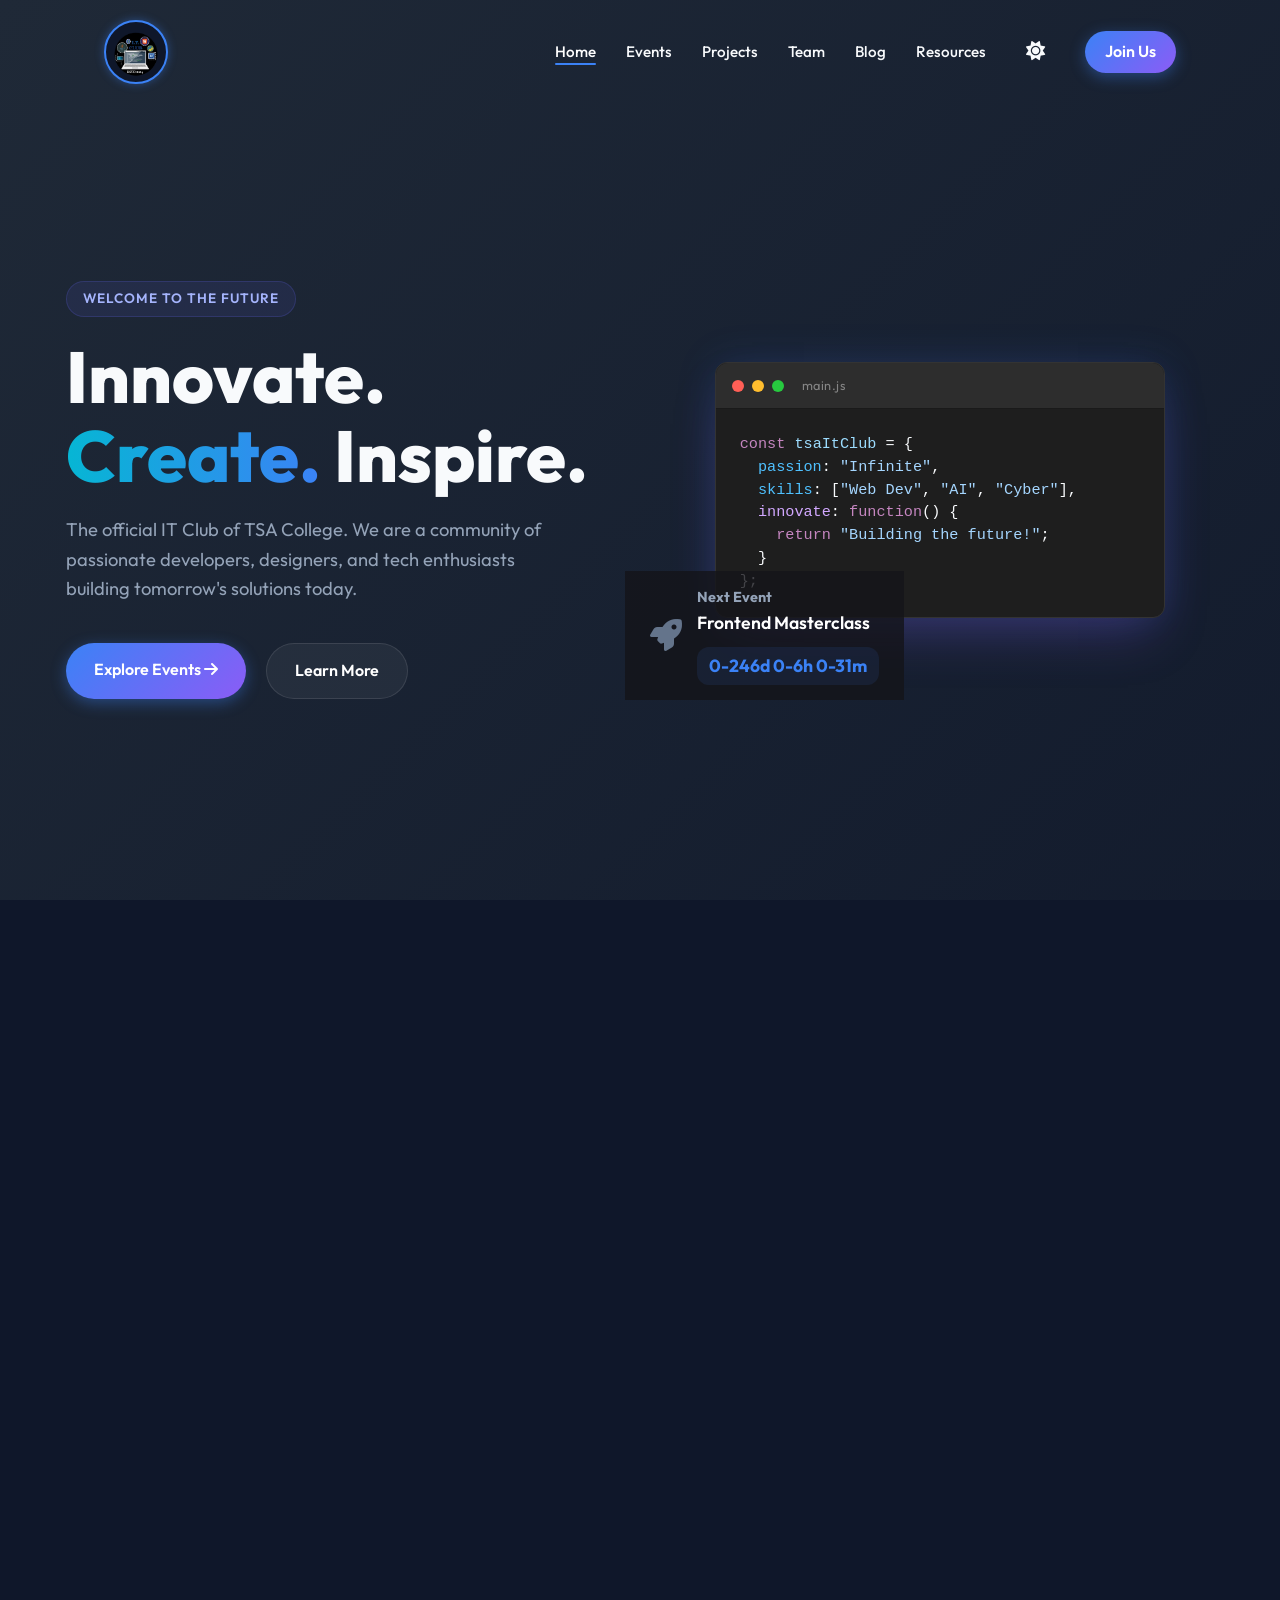
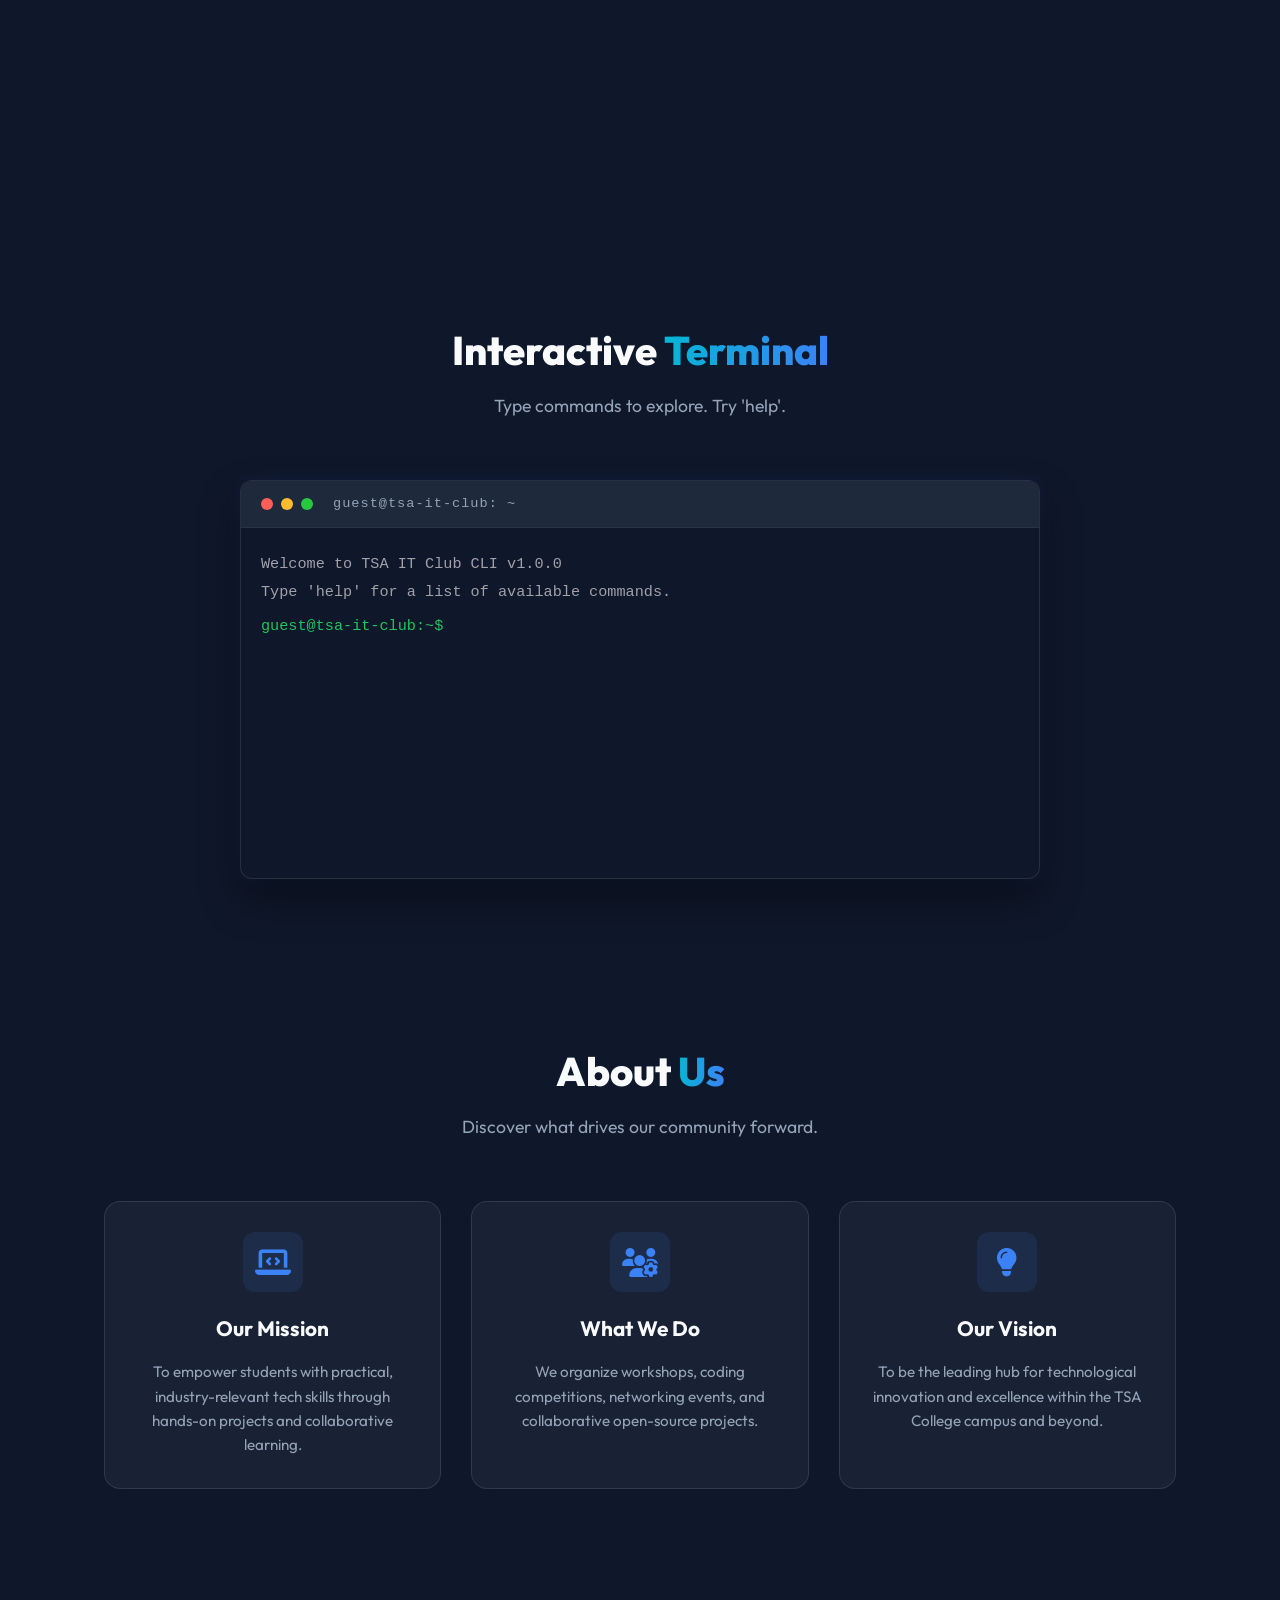
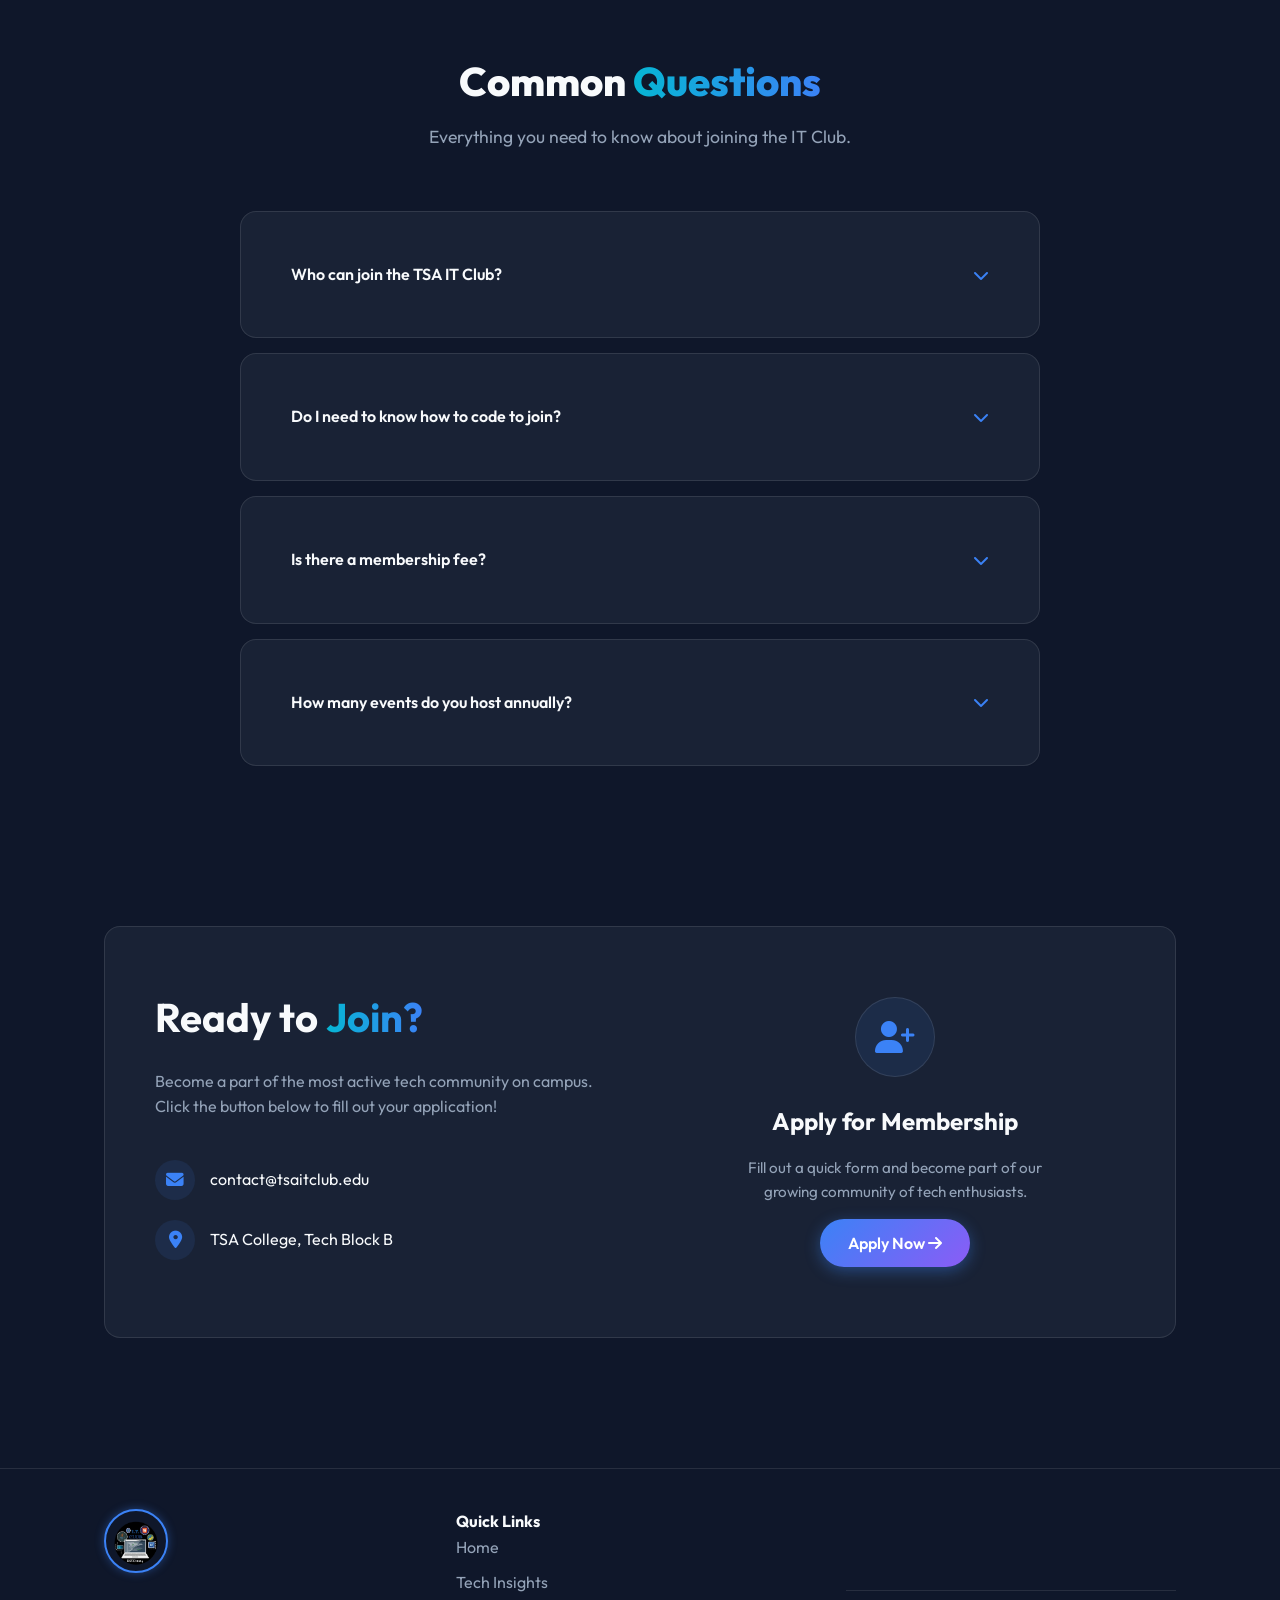
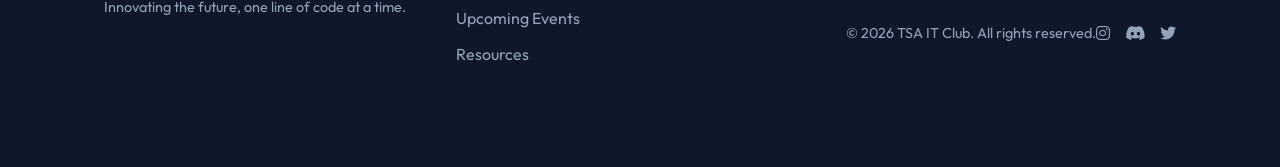
==== commit 43f47e1f: "fixed broken files from a failed sheet.best implimentation" ====
--- a/index.html
+++ b/index.html
@@ -1,100 +1,698 @@
-<!DOCTYPE html>
+<!doctype html>
 <html lang="en">
-<head>
-    <meta charset="UTF-8">
-    <meta name="viewport" content="width=device-width, initial-scale=1.0">
-    <meta name="description" content="Official website of the TSA IT Club. Join us to learn, build, and innovate.">
+  <head>
+    <meta charset="UTF-8" />
+    <meta name="viewport" content="width=device-width, initial-scale=1.0" />
+    <meta
+      name="description"
+      content="Official website of the TSA IT Club. Join us to learn, build, and innovate."
+    />
     <title>TSA IT Club</title>
-    <link rel="icon" type="image/png" href="logo.png">
-    <link rel="stylesheet" href="style.css">
-    <link href="https://fonts.googleapis.com/css2?family=Outfit:wght@300;400;500;600;800&display=swap" rel="stylesheet">
-    <link rel="stylesheet" href="https://cdnjs.cloudflare.com/ajax/libs/font-awesome/6.4.0/css/all.min.css">
-</head>
-<body>
-    <!-- Preloader, Background, Navigation (unchanged) -->
-    <div id="preloader">...</div>
-    <div class="glow-container">...</div>
-    <nav id="navbar">...</nav>
-
-    <!-- Hero Section (modified floating card) -->
+    <link rel="icon" type="image/png" href="logo.png" />
+    <link rel="stylesheet" href="style.css" />
+    <link
+      href="https://fonts.googleapis.com/css2?family=Outfit:wght@300;400;500;600;800&display=swap"
+      rel="stylesheet"
+    />
+    <!-- Font Awesome for icons -->
+    <link
+      rel="stylesheet"
+      href="https://cdnjs.cloudflare.com/ajax/libs/font-awesome/6.4.0/css/all.min.css"
+    />
+  </head>
+
+  <body>
+    <!-- Premium Pre-loader -->
+    <div id="preloader">
+      <div class="loader-content">
+        <div class="loader-logo">
+          <i class="fa-solid fa-code"></i>
+        </div>
+        <h2>TSA <span class="gradient-text">IT Club</span></h2>
+        <div class="loader-bar"></div>
+      </div>
+    </div>
+
+    <!-- Background Elements -->
+    <div class="glow-container">
+      <div class="glow-orb orb-1"></div>
+      <div class="glow-orb orb-2"></div>
+    </div>
+
+    <!-- Navigation -->
+    <nav id="navbar">
+      <div class="nav-content">
+        <a href="#" class="logo">
+          <img src="logo.png" alt="TSA IT Club Logo" class="club-logo-img" />
+        </a>
+        <ul class="nav-links">
+          <li><a href="index.html" class="active-page">Home</a></li>
+          <li><a href="events.html">Events</a></li>
+          <li><a href="projects.html">Projects</a></li>
+          <li><a href="team.html">Team</a></li>
+          <li><a href="blog.html">Blog</a></li>
+          <li><a href="resources.html">Resources</a></li>
+          <li>
+            <button
+              id="theme-toggle"
+              class="theme-btn"
+              aria-label="Toggle Dark/Light Mode"
+            >
+              <i class="fa-solid fa-sun"></i>
+            </button>
+          </li>
+          <li><a href="#contact" class="btn-primary-sm">Join Us</a></li>
+        </ul>
+        <div
+          class="hamburger"
+          role="button"
+          tabindex="0"
+          aria-label="Toggle Navigation Menu"
+        >
+          <i class="fa-solid fa-bars"></i>
+        </div>
+      </div>
+    </nav>
+
+    <!-- Hero Section -->
     <section id="home" class="hero">
-        <div class="hero-content fade-in-up">
-            <div class="badge">Welcome to the future</div>
-            <h1>Innovate. <br><span class="gradient-text">Create.</span> Inspire.</h1>
-            <p>The official IT Club of TSA College. We are a community of passionate developers, designers, and tech enthusiasts building tomorrow's solutions today.</p>
-            <div class="hero-btns">
-                <a href="events.html" class="btn-primary">Explore Events <i class="fa-solid fa-arrow-right"></i></a>
-                <a href="#about" class="btn-secondary">Learn More</a>
-            </div>
-        </div>
-        <div class="hero-visual fade-in">
-            <div class="glass-card main-card">
-                <div class="card-header">
-                    <span class="dot red"></span>
-                    <span class="dot yellow"></span>
-                    <span class="dot green"></span>
-                </div>
-                <div class="card-body">
-                    <pre><code><span class="keyword">const</span> <span class="variable">tsaItClub</span> = {
+      <div class="hero-content fade-in-up">
+        <div class="badge">Welcome to the future</div>
+        <h1>
+          Innovate. <br /><span class="gradient-text">Create.</span> Inspire.
+        </h1>
+        <p>
+          The official IT Club of TSA College. We are a community of passionate
+          developers, designers, and tech enthusiasts building tomorrow's
+          solutions today.
+        </p>
+        <div class="hero-btns">
+          <a href="events.html" class="btn-primary"
+            >Explore Events <i class="fa-solid fa-arrow-right"></i
+          ></a>
+          <a href="#about" class="btn-secondary">Learn More</a>
+        </div>
+      </div>
+      <div class="hero-visual fade-in">
+        <div class="glass-card main-card">
+          <div class="card-header">
+            <span class="dot red"></span>
+            <span class="dot yellow"></span>
+            <span class="dot green"></span>
+          </div>
+          <div class="card-body">
+            <pre><code><span class="keyword">const</span> <span class="variable">tsaItClub</span> = {
   <span class="property">passion</span>: <span class="string">"Infinite"</span>,
   <span class="property">skills</span>: [<span class="string">"Web Dev"</span>, <span class="string">"AI"</span>, <span class="string">"Cyber"</span>],
   <span class="method">innovate</span>: <span class="keyword">function</span>() {
     <span class="keyword">return</span> <span class="string">"Building the future!"</span>;
   }
 };</code></pre>
-                </div>
-            </div>
-            <div class="glass-card floating-card" id="next-event-card">
-                <i class="fa-solid fa-rocket"></i>
-                <div>
-                    <h4>Next Event</h4>
-                    <p id="next-event-title">Loading...</p>
-                    <div id="countdown" class="countdown-timer">
-                        <span id="days">00</span>d <span id="hours">00</span>h <span id="minutes">00</span>m
-                    </div>
-                </div>
-            </div>
-        </div>
+          </div>
+        </div>
+        <div class="glass-card floating-card" id="next-event-card">
+          <i class="fa-solid fa-rocket"></i>
+          <div>
+            <h4>Next Event</h4>
+            <p id="next-event-title">Loading...</p>
+            <div id="countdown" class="countdown-timer">
+              <span id="days">00</span>d <span id="hours">00</span>h
+              <span id="minutes">00</span>m
+            </div>
+          </div>
+        </div>
+      </div>
     </section>
 
-    <!-- Rest of the page (Impact, About, FAQ, Contact, Footer) unchanged -->
-    <section id="impact" class="section">...</section>
-    <section class="section">...</section>
-    <section id="terminal-section" class="section">...</section>
-    <section id="about" class="section">...</section>
-    <section id="faq" class="section">...</section>
-    <section id="contact" class="section">...</section>
-    <footer>...</footer>
-
-    <!-- Modals, Toast, Back to Top -->
-    <div class="modal-overlay" id="join-modal">...</div>
-    <div class="modal-overlay" id="mission-modal">...</div>
-    <div class="modal-overlay" id="whatwedo-modal">...</div>
-    <div class="modal-overlay" id="vision-modal">...</div>
+    <!-- Our Impact (Stats) Section -->
+    <section id="impact" class="section">
+      <div class="section-header reveal">
+        <h2>Our <span class="gradient-text">Impact</span></h2>
+        <p>What we've achieved so far</p>
+      </div>
+      <div class="stats-container reveal-stagger">
+        <div class="stat-card glass-panel">
+          <h3 class="stat-number" data-target="50">0</h3>
+          <p>Events Hosted</p>
+        </div>
+        <div class="stat-card glass-panel">
+          <h3 class="stat-number" data-target="200">0</h3>
+          <p>Active Members</p>
+        </div>
+        <div class="stat-card glass-panel">
+          <h3 class="stat-number" data-target="20">0</h3>
+          <p>Projects Built</p>
+        </div>
+        <div class="stat-card glass-panel">
+          <h3 class="stat-number" data-target="5">0</h3>
+          <p>Awards Won</p>
+        </div>
+      </div>
+    </section>
+
+    <!-- Tech Stack Section -->
+    <section class="section">
+      <div class="tech-stack-section reveal">
+        <div class="marquee">
+          <!-- Duplicate for seamless scroll -->
+          <div class="marquee-item">
+            <i class="fa-brands fa-react"></i> React
+          </div>
+          <div class="marquee-item">
+            <i class="fa-brands fa-js"></i> JavaScript
+          </div>
+          <div class="marquee-item">
+            <i class="fa-brands fa-python"></i> Python
+          </div>
+          <div class="marquee-item">
+            <i class="fa-brands fa-node-js"></i> Node.js
+          </div>
+          <div class="marquee-item">
+            <i class="fa-brands fa-figma"></i> Figma
+          </div>
+          <div class="marquee-item">
+            <i class="fa-solid fa-database"></i> SQL/NoSQL
+          </div>
+          <div class="marquee-item">
+            <i class="fa-brands fa-docker"></i> Docker
+          </div>
+          <div class="marquee-item">
+            <i class="fa-brands fa-git-alt"></i> Git
+          </div>
+          <!-- Duplicate -->
+          <div class="marquee-item">
+            <i class="fa-brands fa-react"></i> React
+          </div>
+          <div class="marquee-item">
+            <i class="fa-brands fa-js"></i> JavaScript
+          </div>
+          <div class="marquee-item">
+            <i class="fa-brands fa-python"></i> Python
+          </div>
+          <div class="marquee-item">
+            <i class="fa-brands fa-node-js"></i> Node.js
+          </div>
+          <div class="marquee-item">
+            <i class="fa-brands fa-figma"></i> Figma
+          </div>
+          <div class="marquee-item">
+            <i class="fa-solid fa-database"></i> SQL/NoSQL
+          </div>
+          <div class="marquee-item">
+            <i class="fa-brands fa-docker"></i> Docker
+          </div>
+          <div class="marquee-item">
+            <i class="fa-brands fa-git-alt"></i> Git
+          </div>
+        </div>
+      </div>
+    </section>
+
+    <!-- Terminal Emulator Section -->
+    <section id="terminal-section" class="section">
+      <div class="section-header reveal">
+        <h2>Interactive <span class="gradient-text">Terminal</span></h2>
+        <p>Type commands to explore. Try 'help'.</p>
+      </div>
+
+      <div class="terminal-container reveal">
+        <div class="terminal-header">
+          <div class="mac-dots">
+            <span class="dot red"></span>
+            <span class="dot yellow"></span>
+            <span class="dot green"></span>
+          </div>
+          <div class="terminal-title">guest@tsa-it-club: ~</div>
+        </div>
+        <div class="terminal-body" id="terminal-body">
+          <div class="terminal-output">
+            <p class="term-system">Welcome to TSA IT Club CLI v1.0.0</p>
+            <p class="term-system">
+              Type 'help' for a list of available commands.
+            </p>
+          </div>
+          <div class="terminal-input-line">
+            <span class="prompt">guest@tsa-it-club:~$</span>
+            <input
+              type="text"
+              id="terminal-input"
+              autocomplete="off"
+              spellcheck="false"
+            />
+          </div>
+        </div>
+      </div>
+    </section>
+
+    <!-- About Section -->
+    <section id="about" class="section">
+      <div class="section-header reveal">
+        <h2>About <span class="gradient-text">Us</span></h2>
+        <p>Discover what drives our community forward.</p>
+      </div>
+      <div class="about-grid reveal">
+        <div class="about-card glass-panel" data-modal="mission-modal">
+          <div class="icon-box"><i class="fa-solid fa-laptop-code"></i></div>
+          <h3>Our Mission</h3>
+          <p>
+            To empower students with practical, industry-relevant tech skills
+            through hands-on projects and collaborative learning.
+          </p>
+        </div>
+        <div class="about-card glass-panel" data-modal="whatwedo-modal">
+          <div class="icon-box"><i class="fa-solid fa-users-gear"></i></div>
+          <h3>What We Do</h3>
+          <p>
+            We organize workshops, coding competitions, networking events, and
+            collaborative open-source projects.
+          </p>
+        </div>
+        <div class="about-card glass-panel" data-modal="vision-modal">
+          <div class="icon-box"><i class="fa-solid fa-lightbulb"></i></div>
+          <h3>Our Vision</h3>
+          <p>
+            To be the leading hub for technological innovation and excellence
+            within the TSA College campus and beyond.
+          </p>
+        </div>
+      </div>
+    </section>
+
+    <!-- FAQ Section -->
+    <section id="faq" class="section">
+      <div class="section-header reveal">
+        <h2>Common <span class="gradient-text">Questions</span></h2>
+        <p>Everything you need to know about joining the IT Club.</p>
+      </div>
+      <div class="faq-container reveal">
+        <div class="faq-item glass-panel">
+          <div class="faq-question">
+            <span>Who can join the TSA IT Club?</span>
+            <i class="fa-solid fa-chevron-down"></i>
+          </div>
+          <div class="faq-answer">
+            Any student of TSA College with a passion for technology can join!
+            We welcome all skill levels, from complete beginners to advanced
+            developers.
+          </div>
+        </div>
+        <div class="faq-item glass-panel">
+          <div class="faq-question">
+            <span>Do I need to know how to code to join?</span>
+            <i class="fa-solid fa-chevron-down"></i>
+          </div>
+          <div class="faq-answer">
+            Not at all! We have departments for Graphic Designing, Video
+            Editing, and Event Management too. Plus, we provide workshops to
+            help you learn coding from scratch.
+          </div>
+        </div>
+        <div class="faq-item glass-panel">
+          <div class="faq-question">
+            <span>Is there a membership fee?</span>
+            <i class="fa-solid fa-chevron-down"></i>
+          </div>
+          <div class="faq-answer">
+            Membership is currently free for all TSA students. Some specialized
+            workshops or external hackathons might have nominal registration
+            costs.
+          </div>
+        </div>
+        <div class="faq-item glass-panel">
+          <div class="faq-question">
+            <span>How many events do you host annually?</span>
+            <i class="fa-solid fa-chevron-down"></i>
+          </div>
+          <div class="faq-answer">
+            We host at least 5 major events every year, including our flagship
+            Hackathon, Tech-Talks with industry experts, and monthly coding
+            challenges.
+          </div>
+        </div>
+      </div>
+    </section>
+
+    <!-- Contact & Footer -->
+    <section id="contact" class="section">
+      <div class="contact-container glass-panel reveal">
+        <div class="contact-info">
+          <h2>Ready to <span class="gradient-text">Join?</span></h2>
+          <p>
+            Become a part of the most active tech community on campus. Click the
+            button below to fill out your application!
+          </p>
+          <div class="info-items">
+            <div class="info-item">
+              <i class="fa-solid fa-envelope"></i>
+              <span>contact@tsaitclub.edu</span>
+            </div>
+            <div class="info-item">
+              <i class="fa-solid fa-location-dot"></i>
+              <span>TSA College, Tech Block B</span>
+            </div>
+          </div>
+        </div>
+        <div class="join-cta">
+          <div class="join-cta-icon"><i class="fa-solid fa-user-plus"></i></div>
+          <h3>Apply for Membership</h3>
+          <p>
+            Fill out a quick form and become part of our growing community of
+            tech enthusiasts.
+          </p>
+          <button
+            id="open-join-modal"
+            class="btn-primary"
+            data-modal="join-modal"
+          >
+            Apply Now <i class="fa-solid fa-arrow-right"></i>
+          </button>
+        </div>
+      </div>
+    </section>
+
+    <footer>
+      <div class="footer-content">
+        <div class="footer-sections">
+          <div class="footer-brand">
+            <img src="logo.png" alt="TSA IT Club Logo" class="club-logo-img" />
+            <p>Innovating the future, one line of code at a time.</p>
+          </div>
+          <div class="footer-links">
+            <h4>Quick Links</h4>
+            <ul>
+              <li><a href="index.html">Home</a></li>
+              <li><a href="blog.html">Tech Insights</a></li>
+              <li><a href="events.html">Upcoming Events</a></li>
+              <li><a href="resources.html">Resources</a></li>
+            </ul>
+          </div>
+        </div>
+        <div class="footer-bottom">
+          <p>&copy; 2026 TSA IT Club. All rights reserved.</p>
+          <div class="footer-social">
+            <a href="#"><i class="fa-brands fa-instagram"></i></a>
+            <a href="#"><i class="fa-brands fa-discord"></i></a>
+            <a href="#"><i class="fa-brands fa-twitter"></i></a>
+          </div>
+        </div>
+      </div>
+    </footer>
+
+    <!-- Modals -->
+    <!-- Join Us Modal (Multi-Step Wizard) -->
+    <div class="modal-overlay" id="join-modal">
+      <div class="modal-content join-modal-content">
+        <button class="modal-close" aria-label="Close Modal">
+          <i class="fa-solid fa-xmark"></i>
+        </button>
+        <div class="join-modal-header">
+          <i class="fa-solid fa-user-plus modal-icon"></i>
+          <h3>Join <span class="gradient-text">IT Club</span></h3>
+          <p>Start your journey with us.</p>
+        </div>
+
+        <!-- Progress Bar -->
+        <div class="wizard-progress">
+          <div class="progress-step active" data-step="1">1</div>
+          <div class="progress-line"></div>
+          <div class="progress-step" data-step="2">2</div>
+          <div class="progress-line"></div>
+          <div class="progress-step" data-step="3">3</div>
+        </div>
+
+        <form
+          id="join-form"
+          action="https://formspree.io/f/meelwjol"
+          method="POST"
+        >
+          <!-- Step 1: Personal Details -->
+          <div class="form-step active" id="step-1">
+            <div class="input-group">
+              <i class="fa-solid fa-user"></i>
+              <input type="text" name="name" placeholder="Full Name" required />
+            </div>
+            <div class="input-group">
+              <i class="fa-solid fa-envelope"></i>
+              <input
+                type="email"
+                name="email"
+                placeholder="Email Address"
+                required
+              />
+            </div>
+            <div class="input-group">
+              <i class="fa-brands fa-whatsapp"></i>
+              <input
+                type="tel"
+                name="phone"
+                placeholder="Phone / WhatsApp Number"
+                required
+              />
+            </div>
+            <div class="wizard-btn-group">
+              <button type="button" class="btn-primary btn-next">
+                Next <i class="fa-solid fa-arrow-right"></i>
+              </button>
+            </div>
+          </div>
+
+          <!-- Step 2: Technical Skills -->
+          <div class="form-step" id="step-2">
+            <div class="input-group">
+              <i class="fa-solid fa-code"></i>
+              <select name="primary_interest" required>
+                <option value="" disabled selected>Primary Interest</option>
+                <option value="frontend">Frontend Web Dev</option>
+                <option value="backend">Backend & APIs</option>
+                <option value="cyber">Cybersecurity</option>
+                <option value="ai">AI / Machine Learning</option>
+                <option value="other">Other / Learning</option>
+              </select>
+            </div>
+            <div class="input-group">
+              <i class="fa-solid fa-layer-group"></i>
+              <select name="experience_level" required>
+                <option value="" disabled selected>Experience Level</option>
+                <option value="beginner">Beginner (No experience)</option>
+                <option value="intermediate">
+                  Intermediate (Some projects)
+                </option>
+                <option value="advanced">Advanced (Highly skilled)</option>
+              </select>
+            </div>
+            <div class="wizard-btn-group">
+              <button type="button" class="btn-secondary btn-prev">
+                <i class="fa-solid fa-arrow-left"></i> Previous
+              </button>
+              <button type="button" class="btn-primary btn-next">
+                Next <i class="fa-solid fa-arrow-right"></i>
+              </button>
+            </div>
+          </div>
+
+          <!-- Step 3: Motivation & Submit -->
+          <div class="form-step" id="step-3">
+            <div class="input-group">
+              <i
+                class="fa-solid fa-comment-dots"
+                style="align-self: flex-start; margin-top: 15px"
+              ></i>
+              <textarea
+                name="motivation"
+                placeholder="Why do you want to join? (Optional)"
+              ></textarea>
+            </div>
+            <div class="wizard-btn-group">
+              <button type="button" class="btn-secondary btn-prev">
+                <i class="fa-solid fa-arrow-left"></i> Previous
+              </button>
+              <button type="submit" class="btn-primary">
+                Submit Application <i class="fa-solid fa-paper-plane"></i>
+              </button>
+            </div>
+          </div>
+        </form>
+      </div>
+    </div>
+
+    <!-- Modals -->
+    <div class="modal-overlay" id="mission-modal">
+      <div class="modal-content">
+        <button class="modal-close" aria-label="Close Modal">
+          <i class="fa-solid fa-xmark"></i>
+        </button>
+        <i class="fa-solid fa-laptop-code modal-icon"></i>
+        <h3>Our <span class="gradient-text">Mission</span></h3>
+
+        <p>
+          To empower students with practical, industry-relevant tech skills
+          through hands-on projects and collaborative learning. We bridge the
+          gap between theoretical knowledge and real-world application.
+        </p>
+
+        <h4>The Core Philosophy</h4>
+        <p>
+          At TSA IT Club, we believe that the best way to learn technology is by
+          building it. Traditional classroom theory is essential, but
+          constructing real projects alongside peers is where true mastery
+          happens.
+        </p>
+
+        <div class="highlight-box">
+          <p>
+            <strong>Did you know?</strong> Over 80% of our active members secure
+            internships before their final year, thanks to the portfolio of
+            projects they build here.
+          </p>
+        </div>
+
+        <h4>Our Key Objectives</h4>
+        <ul>
+          <li>Provide hands-on coding experience through guided workshops.</li>
+          <li>
+            Foster a culture of continuous learning, peer-review, and
+            mentorship.
+          </li>
+          <li>
+            Connect students with industry professionals via seminars and
+            networking events.
+          </li>
+          <li>Promote open-source contributions and global collaboration.</li>
+        </ul>
+      </div>
+    </div>
+
+    <div class="modal-overlay" id="whatwedo-modal">
+      <div class="modal-content">
+        <button class="modal-close" aria-label="Close Modal">
+          <i class="fa-solid fa-xmark"></i>
+        </button>
+        <i class="fa-solid fa-users-gear modal-icon"></i>
+        <h3>What We <span class="gradient-text">Do</span></h3>
+
+        <p>
+          We organize various activities throughout the academic year to keep
+          our members engaged and up-to-date with the latest tech trends. Our
+          calendar is packed with opportunities to grow.
+        </p>
+
+        <h4>Technical Workshops</h4>
+        <p>
+          Every week, our senior members and guest speakers host deep-dive
+          sessions. Topics include:
+        </p>
+        <ul>
+          <li>Modern Web Development (React, Node.js, Next.js)</li>
+          <li>Artificial Intelligence and Machine Learning basics</li>
+          <li>
+            Cybersecurity fundamentals and capture-the-flag (CTF) strategies
+          </li>
+          <li>Cloud computing and deployment (AWS, Docker)</li>
+        </ul>
+
+        <h4>Competitions & Hackathons</h4>
+        <p>
+          We host the annual <strong>TSA Hackathon</strong>, a 48-hour coding
+          marathon where students solve real-world problems. We also organize
+          monthly algorithmic coding challenges to prepare students for
+          technical interviews.
+        </p>
+
+        <div class="highlight-box">
+          <p>
+            Join our Slack channel to participate in the "Bug of the Week"
+            bounty and win club merchandise!
+          </p>
+        </div>
+      </div>
+    </div>
+
+    <div class="modal-overlay" id="vision-modal">
+      <div class="modal-content">
+        <button class="modal-close" aria-label="Close Modal">
+          <i class="fa-solid fa-xmark"></i>
+        </button>
+        <i class="fa-solid fa-lightbulb modal-icon"></i>
+        <h3>Our <span class="gradient-text">Vision</span></h3>
+
+        <p>
+          To be the leading hub for technological innovation and excellence
+          within the TSA College campus and beyond, producing top-tier tech
+          talent ready for the global market.
+        </p>
+
+        <h4>Looking to the Future</h4>
+        <p>
+          We see a future where every student, regardless of their background,
+          has the resources, mentorship, and community support to turn their
+          innovative ideas into reality. By 2030, we aim to establish a
+          fully-funded student startup incubator.
+        </p>
+
+        <h4>Community Impact</h4>
+        <ul>
+          <li>Building software solutions for local college departments.</li>
+          <li>Hosting tech-literacy campaigns for non-engineering students.</li>
+          <li>
+            Creating a permanent alumni network for ongoing career support.
+          </li>
+        </ul>
+
+        <div class="highlight-box">
+          <p>
+            <strong>Join the Vision:</strong> We are actively looking for
+            visionary students to lead our upcoming AI Research Division.
+            Contact the core committee if interested!
+          </p>
+        </div>
+      </div>
+    </div>
+
+    <!-- Team & Project modals moved to team.html and projects.html -->
+
     <div id="toast-container"></div>
-    <button id="back-to-top" class="back-to-top">...</button>
-
-    <!-- Script to load next event from Google Sheets -->
+
+    <!-- Back to Top Button -->
+    <button
+      id="back-to-top"
+      class="back-to-top"
+      aria-label="Scroll back to top"
+    >
+      <i class="fa-solid fa-arrow-up"></i>
+    </button>
+
+    <script src="data.js"></script>
+    <script src="script.js"></script>
+
+    <!-- Load next event from data.js -->
     <script>
-        async function loadNextEvent() {
-            try {
-                const res = await fetch('https://sheet.best/api/sheets/YOUR_ID/tabs/Events');
-                const events = await res.json();
-                // Sort by date (assuming YYYY-MM-DD format) and pick the nearest upcoming
-                events.sort((a, b) => new Date(a.date) - new Date(b.date));
-                const next = events.find(e => new Date(e.date) > new Date()) || events[0];
-                if (next) {
-                    document.getElementById('next-event-title').innerText = next.title;
-                    // Update countdown target date (you can use the date field)
-                    // If you want to keep the countdown, you can parse next.date
-                }
-            } catch (error) {
-                console.error('Failed to load next event', error);
+      document.addEventListener("DOMContentLoaded", function () {
+        if (
+          typeof siteData !== "undefined" &&
+          siteData.events &&
+          siteData.events.length > 0
+        ) {
+          // Find the nearest upcoming event by date
+          const now = new Date();
+          let nextEvent = null;
+          siteData.events.forEach(function (e) {
+            if (e.date) {
+              const eventDate = new Date(e.date);
+              if (
+                eventDate > now &&
+                (!nextEvent || eventDate < new Date(nextEvent.date))
+              ) {
+                nextEvent = e;
+              }
             }
+          });
+          if (!nextEvent) nextEvent = siteData.events[0];
+          const titleEl = document.getElementById("next-event-title");
+          if (titleEl && nextEvent) {
+            titleEl.innerText = nextEvent.title;
+          }
         }
-        loadNextEvent();
+      });
     </script>
-
-    <script src="script.js"></script>
-</body>
-</html>+  </body>
+</html>
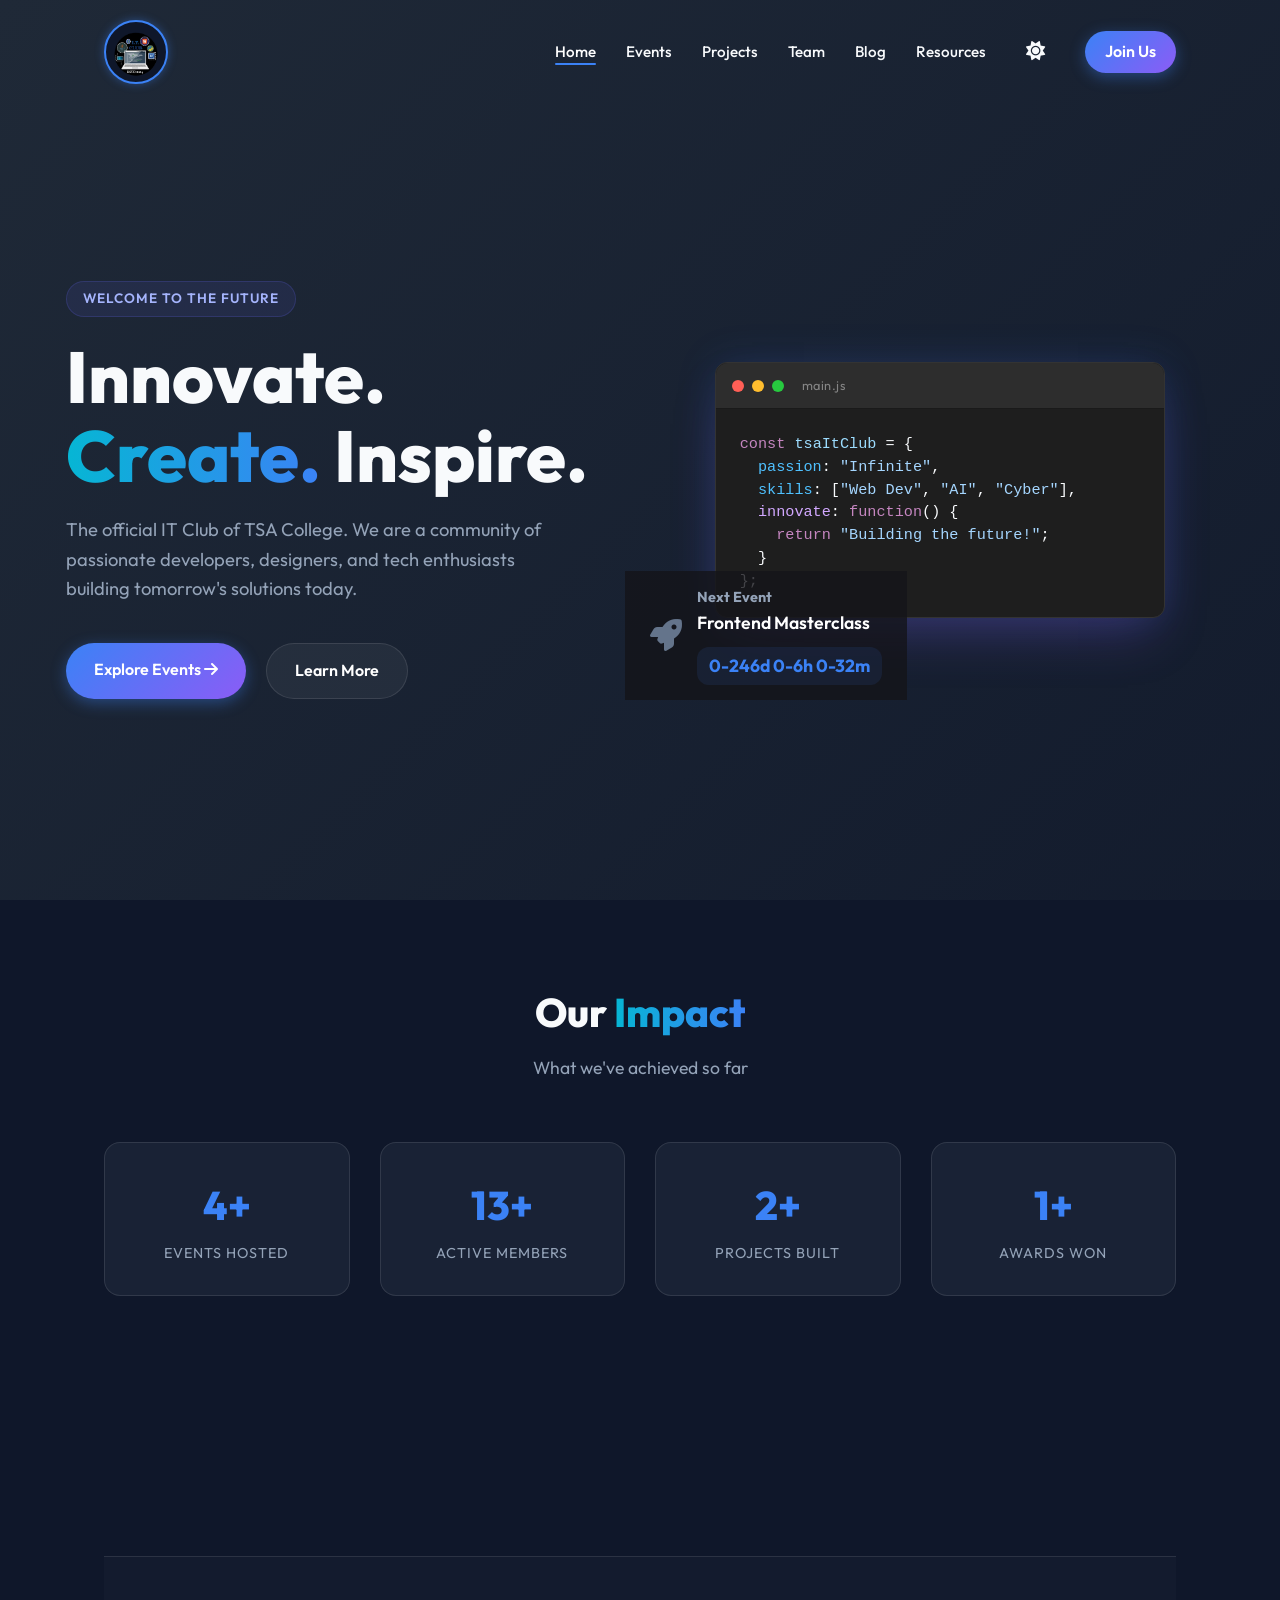
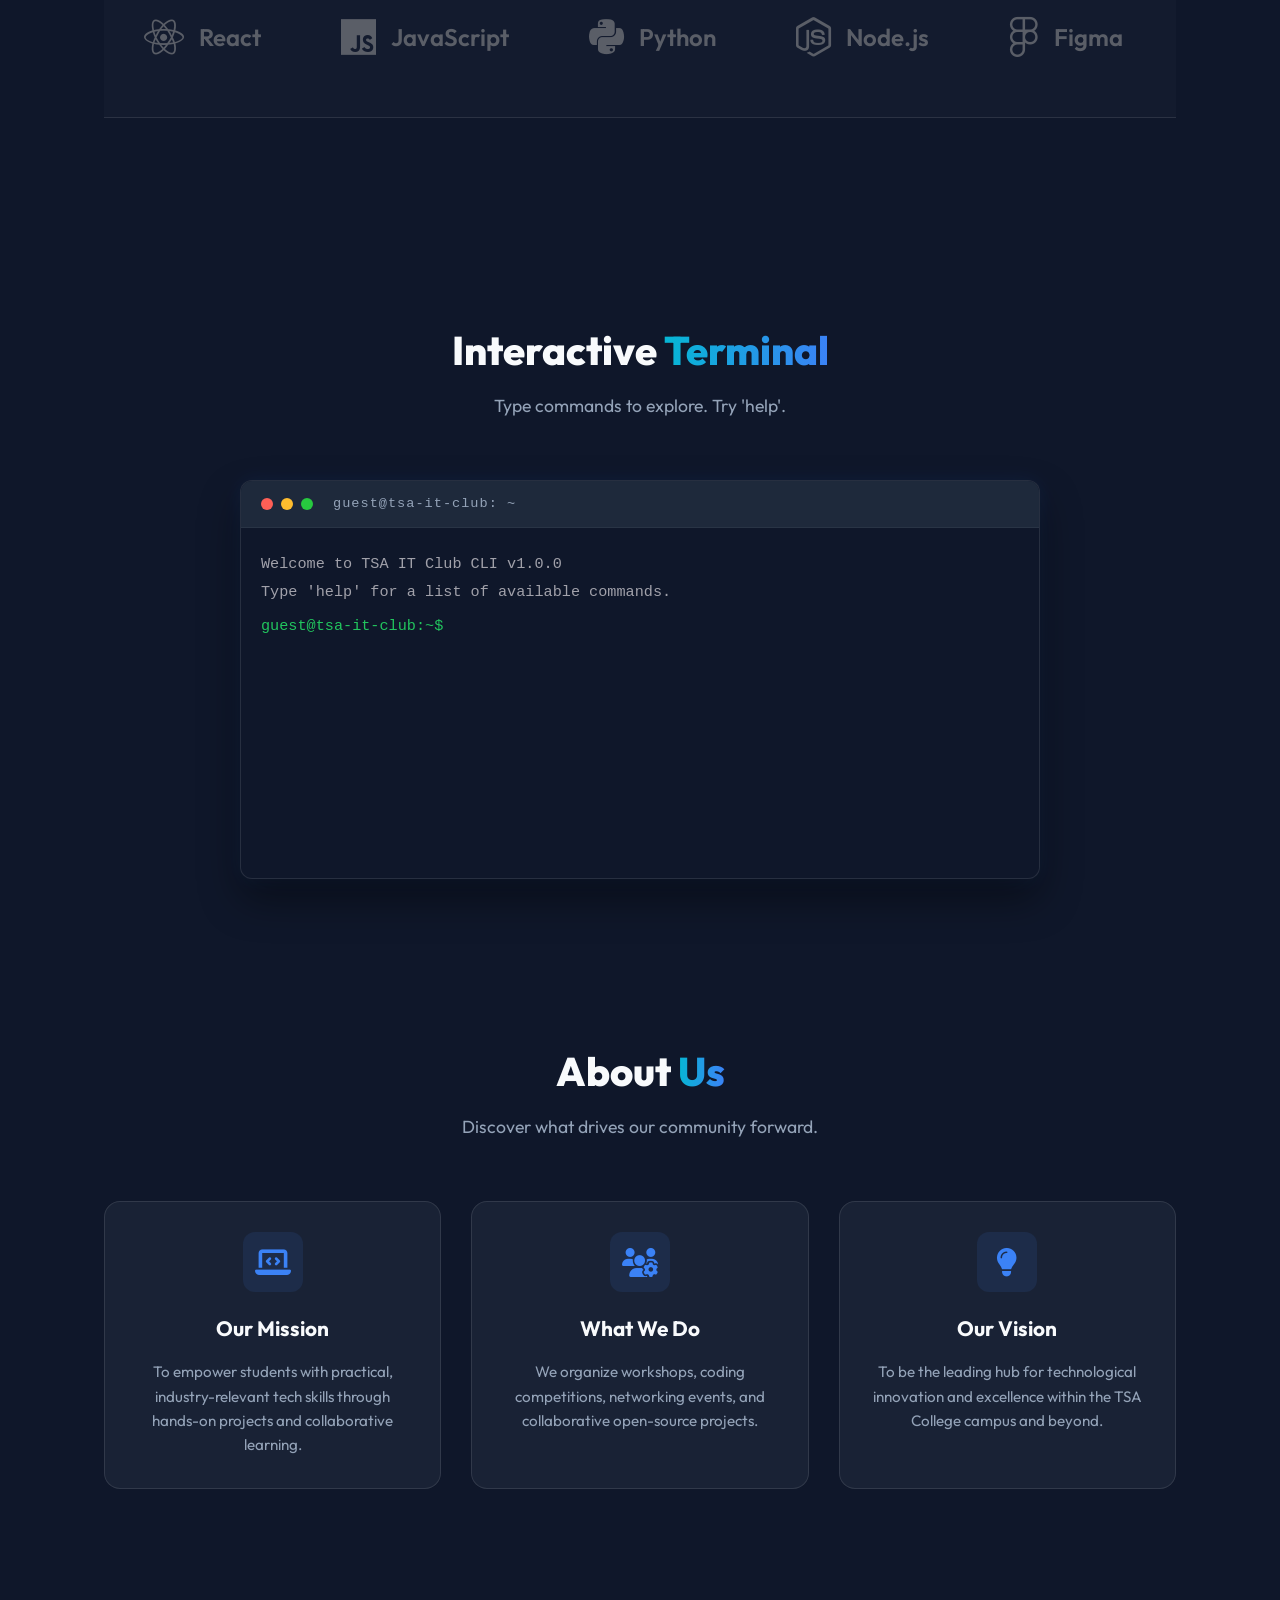
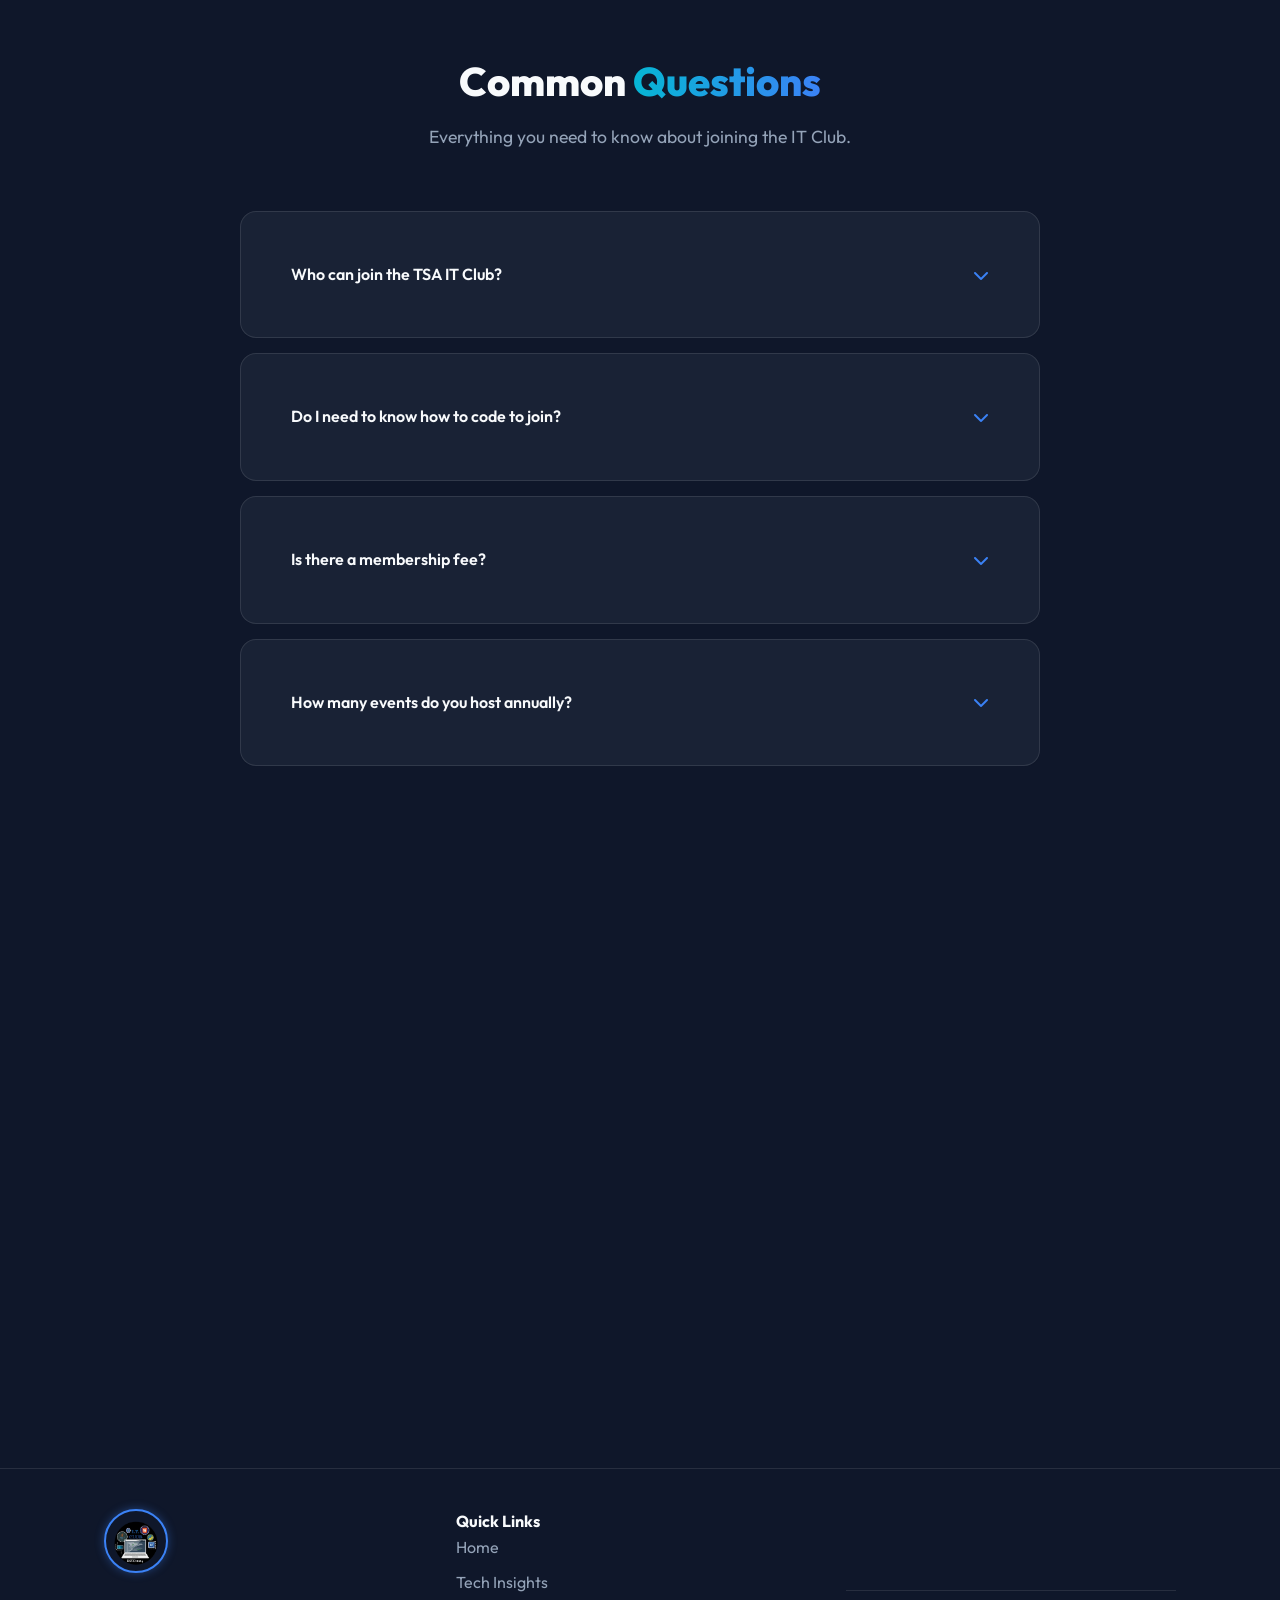
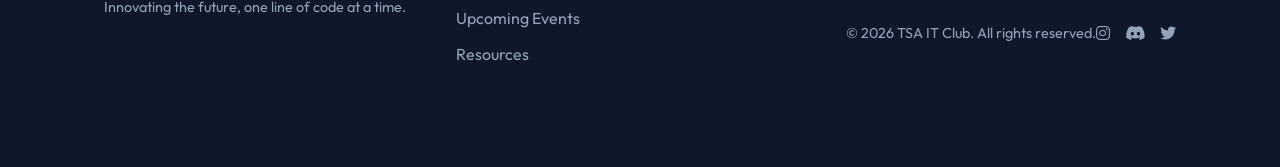
==== commit 216669cd: "made some serious and big changes to the code to make it updatable via google sheets" ====
--- a/index.html
+++ b/index.html
@@ -344,7 +344,7 @@
           <div class="info-items">
             <div class="info-item">
               <i class="fa-solid fa-envelope"></i>
-              <span>contact@tsaitclub.edu</span>
+              <a href="mailto:contact@tsaitclub.edu" style="color:inherit;text-decoration:none;">contact@tsaitclub.edu</a>
             </div>
             <div class="info-item">
               <i class="fa-solid fa-location-dot"></i>
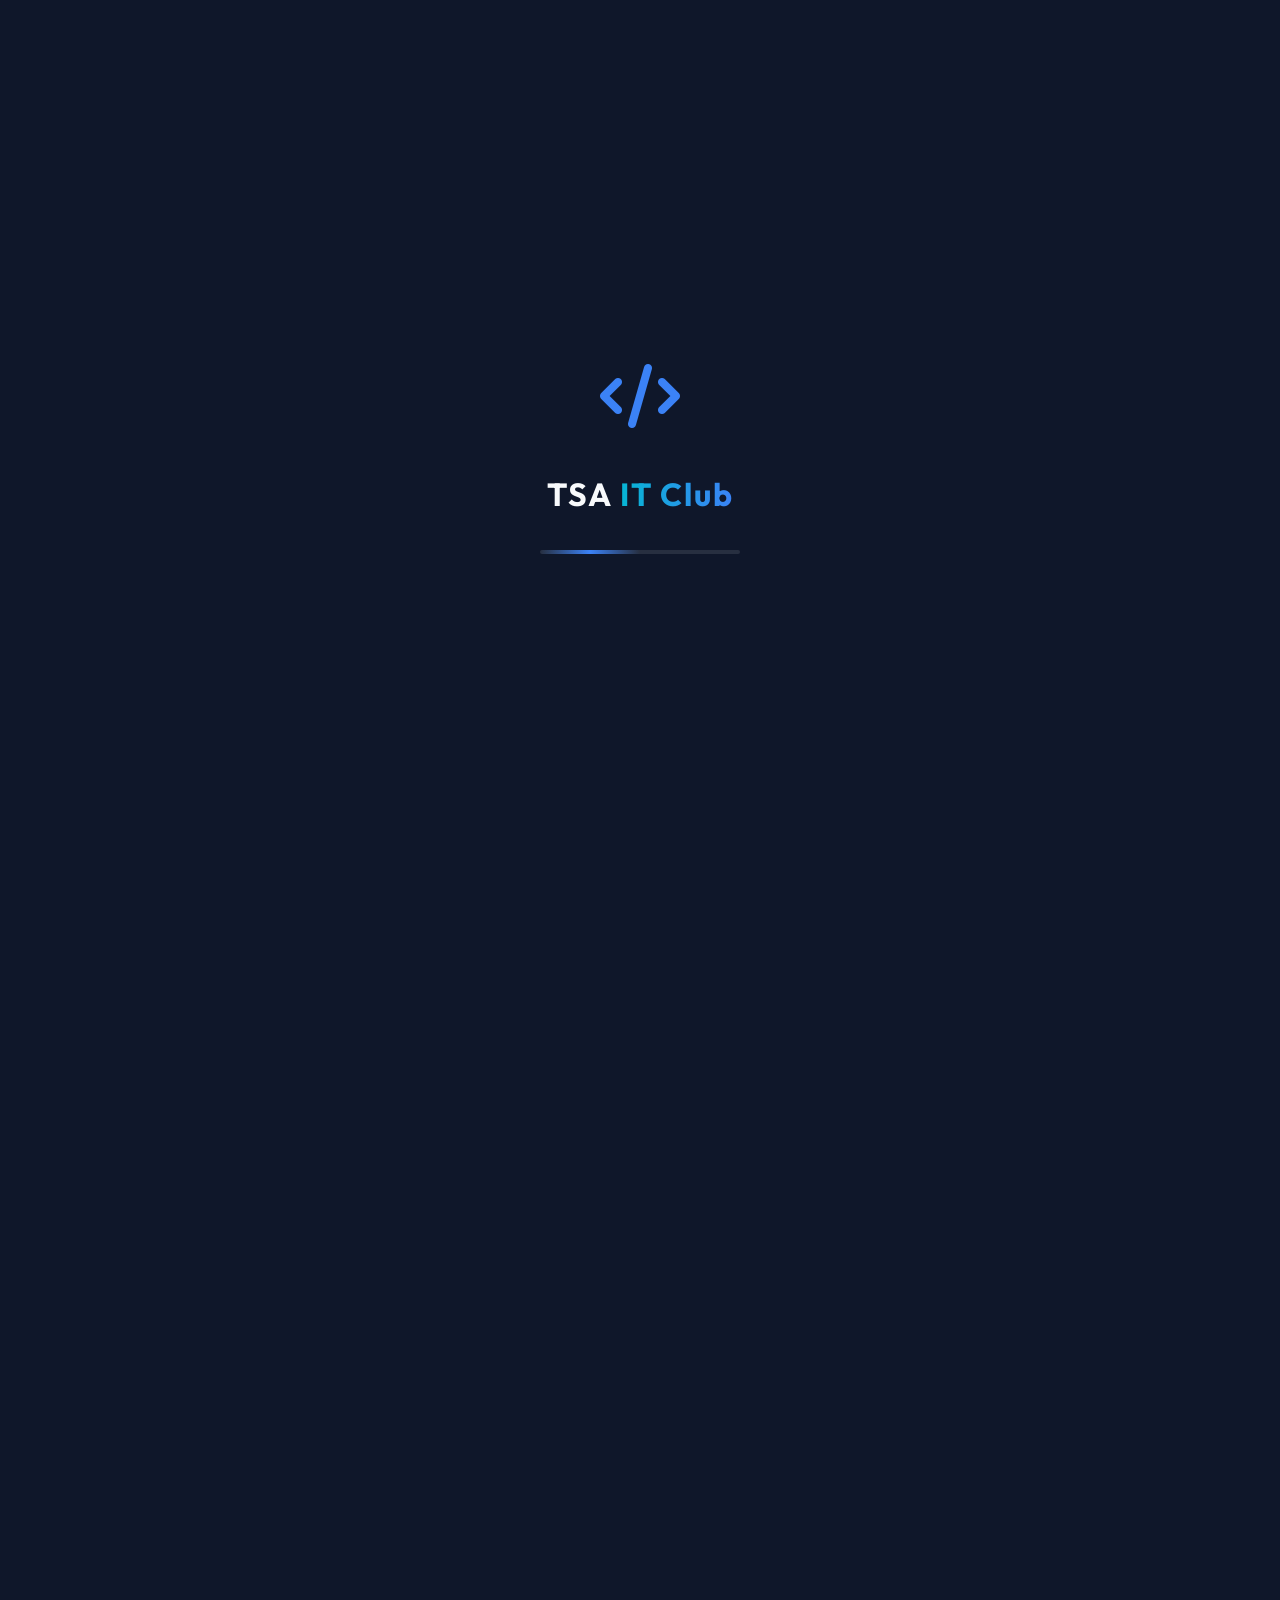
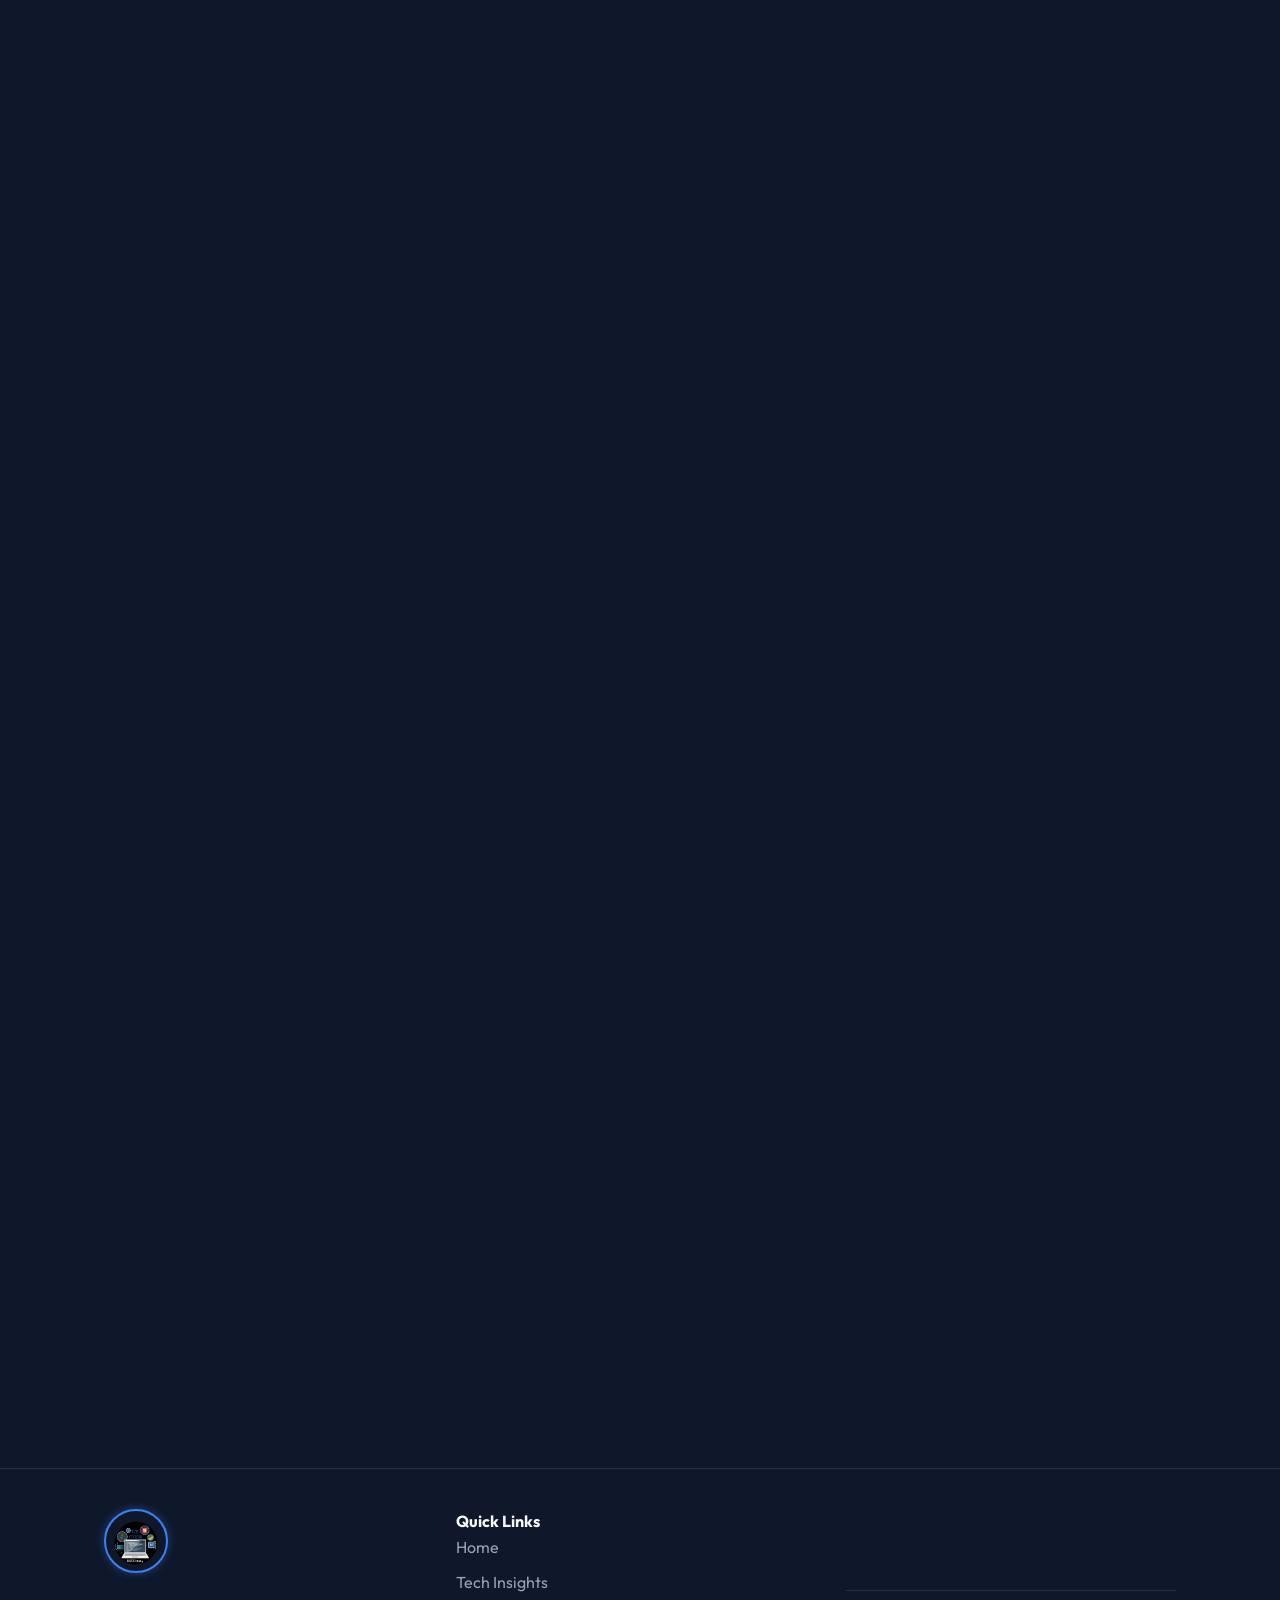
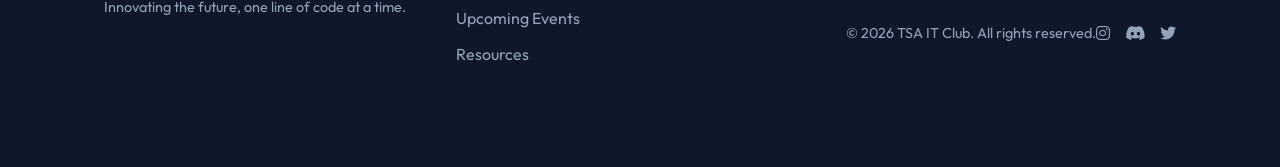
==== commit d8ae4cc7: "structured everything to be clean" ====
--- a/index.html
+++ b/index.html
@@ -8,8 +8,8 @@
       content="Official website of the TSA IT Club. Join us to learn, build, and innovate."
     />
     <title>TSA IT Club</title>
-    <link rel="icon" type="image/png" href="logo.png" />
-    <link rel="stylesheet" href="style.css" />
+    <link rel="icon" type="image/png" href="images/logo.png" />
+    <link rel="stylesheet" href="css/style.css" />
     <link
       href="https://fonts.googleapis.com/css2?family=Outfit:wght@300;400;500;600;800&display=swap"
       rel="stylesheet"
@@ -43,7 +43,7 @@
     <nav id="navbar">
       <div class="nav-content">
         <a href="#" class="logo">
-          <img src="logo.png" alt="TSA IT Club Logo" class="club-logo-img" />
+          <img src="images/logo.png" alt="TSA IT Club Logo" class="club-logo-img" />
         </a>
         <ul class="nav-links">
           <li><a href="index.html" class="active-page">Home</a></li>
@@ -374,7 +374,7 @@
       <div class="footer-content">
         <div class="footer-sections">
           <div class="footer-brand">
-            <img src="logo.png" alt="TSA IT Club Logo" class="club-logo-img" />
+            <img src="images/logo.png" alt="TSA IT Club Logo" class="club-logo-img" />
             <p>Innovating the future, one line of code at a time.</p>
           </div>
           <div class="footer-links">
@@ -661,8 +661,8 @@
       <i class="fa-solid fa-arrow-up"></i>
     </button>
 
-    <script src="data.js"></script>
-    <script src="script.js"></script>
+    <script src="js/sheets-sync.js"></script>
+    <script src="js/sheets-config.js"></script>
 
     <!-- Load next event from data.js -->
     <script>
--- a/css/style.css
+++ b/css/style.css
@@ -0,0 +1,2844 @@
+/* Variables & Reset */
+:root {
+    --bg-color: #0f172a;
+    --text-color: #f8fafc;
+    --text-muted: #94a3b8;
+    --surface: #1e293b;
+    --primary: #3b82f6;
+    --secondary: #64748b;
+    --accent: #8b5cf6;
+    --gradient-1: #ec4899;
+    --gradient-2: #8b5cf6;
+    --gradient-3: #3b82f6;
+    --gradient-4: #06b6d4;
+    --glass-bg: rgba(30, 41, 59, 0.7);
+    --glass-border: rgba(255, 255, 255, 0.1);
+    --shadow: 0 4px 30px rgba(0, 0, 0, 0.5);
+    --font-main: 'Outfit', sans-serif;
+    --transition: all 0.3s ease;
+}
+
+body.light-theme {
+    --bg-color: #f8fafc;
+    --text-color: #0f172a;
+    --text-muted: #475569;
+    --surface: #ffffff;
+    --primary: #2563eb;
+    --secondary: #64748b;
+    --accent: #7c3aed;
+    --glass-bg: rgba(255, 255, 255, 0.8);
+    --glass-border: rgba(0, 0, 0, 0.1);
+    --shadow: 0 4px 30px rgba(0, 0, 0, 0.05);
+}
+
+/* Base Styles */
+* {
+    margin: 0;
+    padding: 0;
+    box-sizing: border-box;
+    scroll-behavior: smooth;
+}
+
+/* Prevent ANY element from overflowing the viewport width (stops mobile browser zoom-out) */
+html {
+    overflow-x: hidden;
+    max-width: 100%;
+}
+
+body {
+    font-family: var(--font-main);
+    background-color: var(--bg-color);
+    color: var(--text-color);
+    line-height: 1.6;
+    overflow-x: hidden;
+    max-width: 100%;
+}
+
+/* Background Glows */
+.glow-container {
+    position: fixed;
+    top: 0;
+    left: 0;
+    width: 100%;
+    height: 100%;
+    z-index: -1;
+    overflow: hidden;
+    pointer-events: none;
+}
+
+.glow-orb {
+    position: absolute;
+    width: 60vw;
+    height: 60vw;
+    max-width: 600px;
+    /* Cap size so orbs can't push the page wider */
+    max-height: 600px;
+    border-radius: 50%;
+    filter: blur(100px);
+    opacity: 0.15;
+    animation: floatOrb 20s infinite alternate ease-in-out;
+    will-change: transform;
+}
+
+.orb-1 {
+    top: -20%;
+    left: -10%;
+    background: radial-gradient(circle, var(--primary), transparent 70%);
+}
+
+.orb-2 {
+    bottom: -20%;
+    right: -10%;
+    background: radial-gradient(circle, var(--accent), transparent 70%);
+    /* changed from secondary to accent for more blue */
+    animation-delay: -10s;
+}
+
+@keyframes floatOrb {
+    0% {
+        transform: translate(0, 0) scale(1);
+    }
+
+    100% {
+        transform: translate(10%, 10%) scale(1.1);
+    }
+}
+
+/* Typography & Utilities */
+.gradient-text {
+    background: linear-gradient(270deg, #ec4899, #8b5cf6, #3b82f6, #06b6d4);
+    background-size: 300% 300%;
+    animation: gradientShift 6s ease infinite;
+    -webkit-background-clip: text;
+    -webkit-text-fill-color: transparent;
+    background-clip: text;
+    display: inline-block;
+}
+
+@keyframes gradientShift {
+    0% {
+        background-position: 0% 50%;
+    }
+
+    50% {
+        background-position: 100% 50%;
+    }
+
+    100% {
+        background-position: 0% 50%;
+    }
+}
+
+.section {
+    padding: 80px 5%;
+    max-width: 1200px;
+    margin: 0 auto;
+}
+
+/* Extra top padding for sub-pages (no hero, just content under fixed nav) */
+.page-hero {
+    padding-top: 140px;
+}
+
+.section-header {
+    text-align: center;
+    margin-bottom: 60px;
+}
+
+.section-header h2 {
+    font-size: 2.5rem;
+    font-weight: 800;
+    margin-bottom: 10px;
+}
+
+.section-header p {
+    color: var(--text-muted);
+    font-size: 1.1rem;
+}
+
+/* Glassmorphism Classes */
+.glass-panel {
+    background: var(--glass-bg);
+    backdrop-filter: blur(12px);
+    -webkit-backdrop-filter: blur(12px);
+    border: 1px solid var(--glass-border);
+    border-radius: 16px;
+    padding: 30px;
+    transition: var(--transition);
+}
+
+.glass-panel:hover {
+    transform: translateY(-5px);
+    border-color: rgba(59, 130, 246, 0.3);
+    box-shadow: 0 10px 30px -10px rgba(59, 130, 246, 0.2);
+}
+
+/* Buttons */
+.btn-primary,
+.btn-primary-sm,
+.btn-secondary,
+.btn-outline {
+    display: inline-block;
+    padding: 14px 28px;
+    border-radius: 30px;
+    font-weight: 600;
+    text-decoration: none;
+    transition: var(--transition);
+    cursor: pointer;
+    font-family: inherit;
+    border: none;
+    font-size: 1rem;
+}
+
+.project-card.hide {
+    display: none;
+}
+
+.btn-primary-sm {
+    padding: 8px 20px;
+}
+
+.btn-primary,
+.btn-primary-sm {
+    background: linear-gradient(135deg, var(--primary), var(--accent));
+    color: white;
+    box-shadow: 0 4px 15px rgba(59, 130, 246, 0.4);
+}
+
+.btn-primary:hover,
+.btn-primary-sm:hover {
+    transform: translateY(-2px);
+    box-shadow: 0 8px 25px rgba(59, 130, 246, 0.6);
+}
+
+.btn-secondary {
+    background: rgba(255, 255, 255, 0.05);
+    color: white;
+    border: 1px solid rgba(255, 255, 255, 0.1);
+}
+
+.btn-secondary:hover {
+    background: rgba(255, 255, 255, 0.1);
+}
+
+.btn-outline {
+    background: transparent;
+    color: var(--text-color);
+    border: 1px solid rgba(255, 255, 255, 0.3);
+    padding: 10px 24px;
+}
+
+.btn-outline:hover {
+    background: var(--primary);
+    color: white;
+}
+
+.w-100 {
+    width: 100%;
+}
+
+/* Navbar */
+nav {
+    position: fixed;
+    top: 0;
+    width: 100%;
+    z-index: 1000;
+    padding: 20px 0;
+    transition: var(--transition);
+}
+
+nav.scrolled {
+    padding: 15px 0;
+    background: rgba(5, 5, 5, 0.8);
+    backdrop-filter: blur(15px);
+    border-bottom: 1px solid var(--glass-border);
+}
+
+body.light-theme nav.scrolled {
+    background: rgba(248, 250, 252, 0.9);
+}
+
+.nav-content {
+    max-width: 1200px;
+    margin: 0 auto;
+    padding: 0 5%;
+    display: flex;
+    justify-content: space-between;
+    align-items: center;
+}
+
+.logo {
+    font-size: 1.5rem;
+    font-weight: 800;
+    text-decoration: none;
+    color: white;
+    display: flex;
+    align-items: center;
+}
+
+.club-logo-img {
+    height: 64px;
+    width: 64px;
+    border-radius: 50%;
+    object-fit: cover;
+    background-color: var(--bg-color);
+    border: 2px solid var(--primary);
+    box-shadow: 0 0 10px rgba(59, 130, 246, 0.4);
+}
+
+.logo i {
+    color: var(--primary);
+}
+
+.logo span {
+    color: var(--text-muted);
+    font-weight: 300;
+}
+
+.nav-links {
+    display: flex;
+    list-style: none;
+    gap: 30px;
+    align-items: center;
+}
+
+.nav-links a:not(.btn-primary-sm) {
+    color: var(--text-color);
+    text-decoration: none;
+    font-weight: 500;
+    font-size: 0.95rem;
+    transition: var(--transition);
+}
+
+.nav-links a:not(.btn-primary-sm):hover,
+.nav-links a.active-page:not(.btn-primary-sm) {
+    color: white;
+}
+
+.nav-links a.active-page:not(.btn-primary-sm) {
+    position: relative;
+}
+
+.nav-links a.active-page:not(.btn-primary-sm)::after {
+    content: '';
+    position: absolute;
+    bottom: -4px;
+    left: 0;
+    width: 100%;
+    height: 2px;
+    background: var(--primary);
+    border-radius: 2px;
+}
+
+.theme-btn {
+    background: transparent;
+    border: none;
+    color: var(--text-color);
+    font-size: 1.2rem;
+    cursor: pointer;
+    padding: 5px 10px;
+    border-radius: 50%;
+    transition: var(--transition);
+}
+
+.theme-btn:hover {
+    color: var(--primary);
+    transform: rotate(30deg);
+}
+
+.hamburger {
+    display: none;
+    font-size: 1.5rem;
+    cursor: pointer;
+}
+
+/* Hero Section */
+.hero {
+    min-height: 100vh;
+    display: grid;
+    grid-template-columns: 1fr 1fr;
+    gap: 50px;
+    align-items: center;
+    padding: 120px 2% 40px;
+    max-width: 1200px;
+    margin: 0 auto;
+    position: relative;
+}
+
+/* Premium full-width background for hero spanning across the container */
+#home.hero::before {
+    content: '';
+    position: absolute;
+    top: 0;
+    left: 50%;
+    transform: translateX(-50%);
+    width: 100vw;
+    height: 100%;
+    background: linear-gradient(-45deg, #090b10, #161b22, #0f172a, #1f2937);
+    background-size: 400% 400%;
+    animation: premiumGradient 15s ease infinite;
+    z-index: -1;
+}
+
+@keyframes premiumGradient {
+    0% {
+        background-position: 0% 50%;
+    }
+
+    50% {
+        background-position: 100% 50%;
+    }
+
+    100% {
+        background-position: 0% 50%;
+    }
+}
+
+.badge {
+    display: inline-block;
+    padding: 6px 16px;
+    border-radius: 20px;
+    background: rgba(99, 102, 241, 0.1);
+    border: 1px solid rgba(99, 102, 241, 0.2);
+    color: #a5b4fc;
+    font-size: 0.85rem;
+    font-weight: 600;
+    margin-bottom: 20px;
+    text-transform: uppercase;
+    letter-spacing: 1px;
+}
+
+.hero h1 {
+    font-size: 4.5rem;
+    font-weight: 800;
+    line-height: 1.1;
+    margin-bottom: 20px;
+}
+
+.hero p {
+    font-size: 1.15rem;
+    color: var(--text-muted);
+    margin-bottom: 40px;
+    max-width: 500px;
+}
+
+.hero-btns {
+    display: flex;
+    gap: 20px;
+}
+
+.hero-visual {
+    position: relative;
+    height: 500px;
+    display: flex;
+    align-items: center;
+    justify-content: center;
+}
+
+/* Code Card Styling */
+.main-card {
+    background: #1e1e1e;
+    /* Classic VS Code Dark */
+    width: 100%;
+    max-width: 450px;
+    border-radius: 12px;
+    box-shadow: 0 25px 50px -12px rgba(139, 92, 246, 0.25), 0 0 40px rgba(59, 130, 246, 0.15);
+    /* Glowing shadow */
+    border: 1px solid #333333;
+    position: relative;
+    z-index: 2;
+}
+
+.card-header {
+    background: #2d2d2d;
+    padding: 12px 16px;
+    border-top-left-radius: 12px;
+    border-top-right-radius: 12px;
+    display: flex;
+    gap: 8px;
+    border-bottom: 1px solid #1a1a1a;
+    align-items: center;
+}
+
+.card-header::after {
+    content: 'main.js';
+    color: #858585;
+    font-family: inherit;
+    font-size: 0.8rem;
+    margin-left: 10px;
+    letter-spacing: 0.5px;
+}
+
+.dot {
+    width: 12px;
+    height: 12px;
+    border-radius: 50%;
+}
+
+.red {
+    background: #ff5f56;
+}
+
+.yellow {
+    background: #ffbd2e;
+}
+
+.green {
+    background: #27c93f;
+}
+
+.card-body {
+    padding: 24px;
+    font-family: 'Courier New', Courier, monospace;
+    font-size: 0.95rem;
+    line-height: 1.5;
+    overflow-x: auto;
+}
+
+.keyword {
+    color: #c586c0;
+    /* VS Code pink/purple */
+}
+
+.variable {
+    color: #9cdcfe;
+    /* VS Code light blue */
+}
+
+.property {
+    color: #4fc1ff;
+    /* VS Code blue */
+}
+
+.string {
+    color: #a5d6ff;
+}
+
+.method {
+    color: #d2a8ff;
+}
+
+/* Floating Card */
+.floating-card {
+    position: absolute;
+    bottom: 40px;
+    left: -40px;
+    display: flex;
+    align-items: center;
+    gap: 15px;
+    padding: 15px 25px;
+    z-index: 3;
+    animation: float 6s infinite ease-in-out;
+    background: rgba(20, 20, 25, 0.8);
+}
+
+.floating-card i {
+    font-size: 2rem;
+    color: var(--secondary);
+}
+
+.floating-card h4 {
+    font-size: 0.9rem;
+    color: var(--text-muted);
+}
+
+.floating-card p {
+    font-weight: 600;
+    font-size: 1.1rem;
+    color: white;
+    margin: 0;
+}
+
+@keyframes float {
+
+    0%,
+    100% {
+        transform: translateY(0);
+    }
+
+    50% {
+        transform: translateY(-15px);
+    }
+}
+
+/* About Section */
+.about-grid {
+    display: grid;
+    grid-template-columns: repeat(3, 1fr);
+    gap: 30px;
+}
+
+.about-card {
+    text-align: center;
+    cursor: pointer;
+    position: relative;
+    overflow: hidden;
+}
+
+.about-card::after {
+    content: 'Click for details';
+    position: absolute;
+    bottom: -30px;
+    left: 0;
+    width: 100%;
+    text-align: center;
+    font-size: 0.85rem;
+    color: var(--primary);
+    transition: var(--transition);
+    opacity: 0;
+}
+
+.about-card:hover::after {
+    bottom: 15px;
+    opacity: 1;
+}
+
+.icon-box {
+    width: 60px;
+    height: 60px;
+    background: rgba(59, 130, 246, 0.1);
+    border-radius: 12px;
+    display: flex;
+    align-items: center;
+    justify-content: center;
+    margin: 0 auto 20px;
+    font-size: 1.8rem;
+    color: var(--primary);
+}
+
+.about-card h3 {
+    margin-bottom: 15px;
+    font-size: 1.3rem;
+}
+
+.about-card p {
+    color: var(--text-muted);
+    font-size: 0.95rem;
+}
+
+/* Events Section */
+.events-container {
+    display: flex;
+    flex-direction: column;
+    gap: 20px;
+    max-width: 800px;
+    margin: 0 auto;
+}
+
+.event-card {
+    display: flex;
+    align-items: center;
+    gap: 30px;
+    padding: 25px;
+}
+
+.event-date {
+    background: rgba(255, 255, 255, 0.05);
+    border-radius: 12px;
+    padding: 15px 20px;
+    text-align: center;
+    min-width: 90px;
+}
+
+.month {
+    display: block;
+    font-size: 0.9rem;
+    color: var(--primary);
+    font-weight: 600;
+    text-transform: uppercase;
+}
+
+.day {
+    display: block;
+    font-size: 2rem;
+    font-weight: 800;
+    line-height: 1;
+}
+
+.event-details {
+    flex: 1;
+}
+
+.event-details h3 {
+    font-size: 1.4rem;
+    margin-bottom: 5px;
+}
+
+.event-details p {
+    color: var(--text-muted);
+    margin-bottom: 10px;
+    font-size: 0.95rem;
+}
+
+.event-time,
+.event-location {
+    display: inline-flex;
+    align-items: center;
+    gap: 6px;
+    font-size: 0.85rem;
+    color: #888;
+    margin-right: 20px;
+}
+
+.event-time i,
+.event-location i {
+    color: var(--secondary);
+}
+
+/* Team Section */
+.team-grid {
+    display: grid;
+    grid-template-columns: repeat(auto-fit, minmax(320px, 1fr));
+    gap: 30px;
+    justify-content: center;
+    justify-items: center;
+    max-width: 1100px;
+    margin: 0 auto;
+}
+
+.team-card {
+    text-align: center;
+    padding: 40px 20px;
+}
+
+.team-img {
+    width: 120px;
+    height: 120px;
+    border-radius: 50%;
+    margin: 0 auto 20px;
+    padding: 4px;
+    background: linear-gradient(135deg, var(--primary), var(--secondary));
+}
+
+.team-img img {
+    width: 100%;
+    height: 100%;
+    border-radius: 50%;
+    object-fit: cover;
+    background: var(--bg-color);
+    padding: 4px;
+}
+
+.team-card h3 {
+    font-size: 1.3rem;
+    margin-bottom: 5px;
+}
+
+.role {
+    color: var(--primary);
+    font-size: 0.9rem;
+    margin-bottom: 15px;
+    font-weight: 500;
+}
+
+.social-links {
+    display: flex;
+    justify-content: center;
+    gap: 15px;
+}
+
+.social-links a {
+    color: var(--text-muted);
+    font-size: 1.2rem;
+}
+
+/* Executive Card Improvements — "Important Person" Look */
+.exec-card {
+    padding: 60px 30px !important;
+    /* Physically larger */
+    border: 1px solid rgba(255, 255, 255, 0.15) !important;
+    background: linear-gradient(145deg, rgba(30, 41, 59, 0.95), rgba(15, 23, 42, 0.95)) !important;
+    transform: scale(1.05);
+    /* Slightly bigger than others */
+    z-index: 2;
+    box-shadow: 0 10px 40px rgba(0, 0, 0, 0.5);
+}
+
+.exec-card:hover {
+    transform: scale(1.08) translateY(-10px);
+    box-shadow: 0 20px 50px rgba(0, 0, 0, 0.6);
+}
+
+.exec-card .team-img {
+    width: 160px !important;
+    /* Larger images for execs */
+    height: 160px !important;
+    border: 3px solid var(--primary);
+    box-shadow: 0 0 25px rgba(59, 130, 246, 0.2);
+}
+
+.exec-card h3 {
+    font-size: 1.6rem !important;
+    /* Larger name */
+    color: var(--text-color);
+    margin-top: 10px;
+}
+
+.exec-card .role {
+    font-size: 1.1rem !important;
+    color: var(--primary) !important;
+    letter-spacing: 1px;
+    text-transform: uppercase;
+}
+
+.exec-badge {
+    position: absolute;
+    top: 20px;
+    right: 20px;
+    background: var(--primary);
+    color: #fff;
+    padding: 6px 14px;
+    border-radius: 20px;
+    font-size: 0.75rem;
+    font-weight: 800;
+    text-transform: uppercase;
+    box-shadow: 0 4px 12px rgba(59, 130, 246, 0.3);
+}
+
+/* Board Members Section */
+.board-title {
+    text-align: center;
+    font-size: 1.8rem;
+    margin: 60px 0 30px;
+    color: var(--text-color);
+}
+
+.board-grid {
+    display: grid;
+    grid-template-columns: repeat(4, 1fr);
+    gap: 20px;
+}
+
+.board-card {
+    text-align: center;
+    padding: 25px 15px;
+    background: rgba(15, 23, 42, 0.3);
+    border: 1px solid rgba(255, 255, 255, 0.05);
+    border-radius: 12px;
+    transition: var(--transition);
+    overflow: hidden;
+}
+
+/* Material Ripple Effect */
+.btn-primary .ripple,
+.btn-secondary .ripple {
+    position: absolute;
+    background: white;
+    transform: translate(-50%, -50%);
+    pointer-events: none;
+    border-radius: 50%;
+    animation: buttonRipple 1s linear infinite;
+}
+
+@keyframes buttonRipple {
+    0% {
+        width: 0px;
+        height: 0px;
+        opacity: 0.5;
+    }
+
+    100% {
+        width: 500px;
+        height: 500px;
+        opacity: 0;
+    }
+}
+
+.board-card:hover {
+    transform: translateY(-5px);
+    border-color: rgba(59, 130, 246, 0.2);
+    background: rgba(15, 23, 42, 0.5);
+}
+
+.board-card h4 {
+    font-size: 1.1rem;
+    margin-bottom: 5px;
+    color: var(--text-color);
+}
+
+.role-sm {
+    color: var(--secondary);
+    font-size: 0.85rem;
+    font-weight: 500;
+}
+
+.social-links a:hover {
+    color: white;
+    transform: translateY(-3px);
+}
+
+/* Contact Section */
+.contact-container {
+    display: grid;
+    grid-template-columns: 1fr 1fr;
+    gap: 50px;
+    padding: 50px;
+    align-items: center;
+}
+
+.contact-info h2 {
+    font-size: 2.5rem;
+    margin-bottom: 20px;
+}
+
+.contact-info p {
+    color: var(--text-muted);
+    margin-bottom: 40px;
+}
+
+.info-item {
+    display: flex;
+    align-items: center;
+    gap: 15px;
+    margin-bottom: 20px;
+}
+
+.info-item i {
+    width: 40px;
+    height: 40px;
+    border-radius: 50%;
+    background: rgba(59, 130, 246, 0.1);
+    color: var(--primary);
+    display: flex;
+    align-items: center;
+    justify-content: center;
+    font-size: 1.1rem;
+}
+
+/* Join CTA Block */
+.join-cta {
+    display: flex;
+    flex-direction: column;
+    align-items: center;
+    justify-content: center;
+    text-align: center;
+    padding: 20px;
+    gap: 15px;
+}
+
+.join-cta-icon {
+    width: 80px;
+    height: 80px;
+    background: rgba(59, 130, 246, 0.1);
+    border: 1px solid var(--glass-border);
+    border-radius: 50%;
+    display: flex;
+    align-items: center;
+    justify-content: center;
+    font-size: 2rem;
+    color: var(--primary);
+    margin-bottom: 10px;
+}
+
+.join-cta h3 {
+    font-size: 1.5rem;
+}
+
+.join-cta p {
+    color: var(--text-muted);
+    font-size: 0.95rem;
+    max-width: 300px;
+}
+
+/* Join Form inside Modal */
+.join-modal-content {
+    max-width: 550px;
+    max-height: 90vh;
+    overflow-y: auto;
+    padding: 40px;
+}
+
+.join-modal-header {
+    text-align: center;
+    margin-bottom: 30px;
+}
+
+.join-modal-header p {
+    color: var(--text-muted);
+    font-size: 0.95rem;
+}
+
+.join-form {
+    display: flex;
+    flex-direction: column;
+    gap: 18px;
+}
+
+.form-group label {
+    display: block;
+    font-size: 0.9rem;
+    font-weight: 600;
+    color: var(--text-muted);
+    margin-bottom: 8px;
+    letter-spacing: 0.3px;
+}
+
+.form-group label i {
+    color: var(--primary);
+    margin-right: 6px;
+}
+
+.form-group input,
+.form-group textarea {
+    width: 100%;
+    padding: 13px 16px;
+    background: rgba(255, 255, 255, 0.04);
+    border: 1px solid rgba(255, 255, 255, 0.1);
+    border-radius: 10px;
+    color: white;
+    font-family: inherit;
+    font-size: 0.95rem;
+    outline: none;
+    transition: var(--transition);
+    resize: vertical;
+}
+
+.form-group input:focus,
+.form-group textarea:focus {
+    border-color: var(--primary);
+    background: rgba(59, 130, 246, 0.05);
+    box-shadow: 0 0 0 3px rgba(59, 130, 246, 0.1);
+}
+
+/* Live Validation Feedback */
+.form-group input:not(:placeholder-shown):valid,
+.form-group textarea:not(:placeholder-shown):valid {
+    border-color: #27c93f;
+    /* Green */
+    box-shadow: 0 0 0 3px rgba(39, 201, 63, 0.1);
+}
+
+.form-group input:not(:placeholder-shown):invalid,
+.form-group textarea:not(:placeholder-shown):invalid {
+    border-color: #ff5f56;
+    /* Red */
+    box-shadow: 0 0 0 3px rgba(255, 95, 86, 0.1);
+}
+
+/* Interest Checkboxes */
+.interest-options {
+    display: grid;
+    grid-template-columns: 1fr 1fr;
+    gap: 10px;
+    margin-top: 5px;
+}
+
+.interest-item {
+    display: flex;
+    align-items: center;
+    gap: 10px;
+    padding: 12px 15px;
+    background: rgba(255, 255, 255, 0.03);
+    border: 1px solid rgba(255, 255, 255, 0.08);
+    border-radius: 10px;
+    cursor: pointer;
+    transition: var(--transition);
+    font-size: 0.9rem;
+}
+
+.interest-item:hover {
+    border-color: var(--primary);
+    background: rgba(59, 130, 246, 0.06);
+}
+
+.interest-item input[type="checkbox"] {
+    width: 16px;
+    height: 16px;
+    accent-color: var(--primary);
+    flex-shrink: 0;
+    cursor: pointer;
+}
+
+.interest-item span i {
+    color: var(--primary);
+    margin-right: 5px;
+}
+
+/* Footer */
+footer {
+    border-top: 1px solid var(--glass-border);
+    padding: 40px 0;
+    margin-top: 50px;
+}
+
+/* Modals */
+.modal-overlay {
+    position: fixed;
+    top: 0;
+    left: 0;
+    width: 100%;
+    height: 100%;
+    background: rgba(0, 0, 0, 0.7);
+    backdrop-filter: blur(5px);
+    z-index: 2000;
+    display: flex;
+    align-items: center;
+    justify-content: center;
+    opacity: 0;
+    pointer-events: none;
+    transition: var(--transition);
+}
+
+.modal-overlay.active {
+    opacity: 1;
+    pointer-events: auto;
+}
+
+.modal-content {
+    background: var(--bg-color);
+    width: 90%;
+    max-width: 900px;
+    /* Made much wider */
+    max-height: 85vh;
+    /* Keep it within screen bounds */
+    overflow-y: auto;
+    /* Enable scrolling for long content */
+    border-radius: 16px;
+    border: 1px solid var(--glass-border);
+    box-shadow: 0 25px 50px -12px rgba(0, 0, 0, 0.7);
+    padding: 50px;
+    position: relative;
+    transform: translateY(30px) scale(0.95);
+    transition: var(--transition);
+}
+
+/* Custom Scrollbar for Modal */
+.modal-content::-webkit-scrollbar {
+    width: 8px;
+}
+
+.modal-content::-webkit-scrollbar-track {
+    background: rgba(255, 255, 255, 0.05);
+    border-radius: 8px;
+}
+
+.modal-content::-webkit-scrollbar-thumb {
+    background: var(--primary);
+    border-radius: 8px;
+}
+
+.modal-overlay.active .modal-content {
+    transform: translateY(0) scale(1);
+}
+
+.modal-close {
+    position: absolute;
+    top: 20px;
+    right: 20px;
+    background: transparent;
+    border: none;
+    color: var(--text-muted);
+    font-size: 1.5rem;
+    cursor: pointer;
+    transition: var(--transition);
+}
+
+.modal-close:hover {
+    color: var(--secondary);
+    transform: rotate(90deg);
+}
+
+.modal-icon {
+    font-size: 2.5rem;
+    color: var(--primary);
+    margin-bottom: 20px;
+}
+
+.modal-content h3 {
+    font-size: 2.5rem;
+    margin-bottom: 25px;
+}
+
+.modal-content h4 {
+    font-size: 1.5rem;
+    margin: 30px 0 15px;
+    color: var(--secondary);
+}
+
+.modal-content p {
+    color: var(--text-muted);
+    margin-bottom: 20px;
+    line-height: 1.8;
+    font-size: 1.1rem;
+}
+
+.modal-content ul {
+    list-style-position: inside;
+    color: var(--text-muted);
+    margin-bottom: 30px;
+    font-size: 1.1rem;
+}
+
+.modal-content li {
+    margin-bottom: 12px;
+}
+
+.modal-content .highlight-box {
+    background: rgba(59, 130, 246, 0.1);
+    border-left: 4px solid var(--primary);
+    padding: 20px;
+    margin: 30px 0;
+    border-radius: 0 8px 8px 0;
+}
+
+/* --- Multi-Step Wizard & Form Styles --- */
+.wizard-progress {
+    display: flex;
+    align-items: center;
+    justify-content: space-between;
+    margin-bottom: 30px;
+    padding: 0 10px;
+}
+
+.progress-step {
+    width: 35px;
+    height: 35px;
+    background: rgba(148, 163, 184, 0.2);
+    border-radius: 50%;
+    display: flex;
+    align-items: center;
+    justify-content: center;
+    font-weight: bold;
+    color: var(--text-muted);
+    border: 2px solid transparent;
+    transition: var(--transition);
+    z-index: 2;
+}
+
+.progress-step.active {
+    background: var(--primary);
+    color: white;
+    box-shadow: 0 0 15px rgba(59, 130, 246, 0.4);
+}
+
+.progress-step.completed {
+    background: #22c55e;
+    color: white;
+}
+
+.progress-line {
+    flex-grow: 1;
+    height: 3px;
+    background: rgba(148, 163, 184, 0.2);
+    margin: 0 10px;
+    position: relative;
+    z-index: 1;
+}
+
+.progress-line::after {
+    content: '';
+    position: absolute;
+    top: 0;
+    left: 0;
+    height: 100%;
+    width: 0%;
+    background: var(--primary);
+    transition: width 0.4s ease;
+}
+
+.form-step {
+    display: none;
+    animation: fadeIn 0.4s ease forwards;
+}
+
+.form-step.active {
+    display: block;
+}
+
+.wizard-btn-group {
+    display: flex;
+    justify-content: space-between;
+    margin-top: 25px;
+    gap: 15px;
+}
+
+.wizard-btn-group .btn-primary,
+.wizard-btn-group .btn-secondary {
+    flex: 1;
+    text-align: center;
+    justify-content: center;
+}
+
+.input-group {
+    position: relative;
+    margin-bottom: 20px;
+}
+
+.input-group i {
+    position: absolute;
+    left: 15px;
+    top: 50%;
+    transform: translateY(-50%);
+    color: var(--text-muted);
+}
+
+.input-group i[class*="fa-comment"] {
+    top: 15px;
+    transform: none;
+}
+
+.input-group input,
+.input-group select,
+.input-group textarea {
+    width: 100%;
+    padding: 12px 15px 12px 45px;
+    background: var(--surface);
+    /* solid dark bg — transparent causes white dropdown popup */
+    border: 1px solid var(--glass-border);
+    border-radius: 8px;
+    color: var(--text-color);
+    font-size: 1rem;
+    font-family: inherit;
+    transition: var(--transition);
+}
+
+.input-group textarea {
+    resize: vertical;
+    min-height: 120px;
+}
+
+.input-group input:focus,
+.input-group select:focus,
+.input-group textarea:focus {
+    outline: none;
+    border-color: var(--primary);
+    box-shadow: 0 0 0 3px rgba(59, 130, 246, 0.2);
+}
+
+.input-group select {
+    appearance: none;
+    -webkit-appearance: none;
+    cursor: pointer;
+}
+
+/* Style the dropdown popup itself — prevents white flash on open */
+.input-group select option {
+    background: var(--surface);
+    color: var(--text-color);
+    padding: 10px;
+}
+
+/* Disabled placeholder option */
+.input-group select option[disabled] {
+    color: var(--text-muted);
+}
+
+/* Team Modal Specific Styles */
+.team-modal-content {
+    max-width: 600px;
+    padding: 40px;
+}
+
+.team-modal-header {
+    display: flex;
+    align-items: center;
+    gap: 30px;
+    margin-bottom: 30px;
+    padding-bottom: 30px;
+    border-bottom: 1px solid var(--glass-border);
+}
+
+.team-modal-img {
+    width: 120px;
+    height: 120px;
+    border-radius: 50%;
+    object-fit: cover;
+    border: 3px solid var(--primary);
+    box-shadow: 0 0 20px rgba(59, 130, 246, 0.3);
+}
+
+.team-modal-info h3 {
+    margin-bottom: 5px;
+    font-size: 1.8rem;
+}
+
+.team-modal-info .role {
+    font-size: 1.1rem;
+    margin-bottom: 15px;
+}
+
+.social-links-modal {
+    display: flex;
+    gap: 15px;
+}
+
+.social-links-modal a {
+    color: var(--text-color);
+    background: rgba(255, 255, 255, 0.05);
+    width: 40px;
+    height: 40px;
+    display: flex;
+    align-items: center;
+    justify-content: center;
+    border-radius: 50%;
+    transition: var(--transition);
+}
+
+.social-links-modal a:hover {
+    background: var(--primary);
+    transform: translateY(-3px);
+}
+
+.team-modal-body h4 {
+    margin: 0 0 10px 0;
+    font-size: 1.2rem;
+    color: var(--text-color);
+}
+
+.team-modal-body p {
+    margin-bottom: 25px;
+}
+
+.footer-content {
+    max-width: 1200px;
+    margin: 0 auto;
+    padding: 0 5%;
+    display: flex;
+    justify-content: space-between;
+    align-items: center;
+}
+
+.footer-content p {
+    color: var(--text-muted);
+    font-size: 0.9rem;
+}
+
+.footer-social {
+    display: flex;
+    gap: 15px;
+}
+
+.footer-social a {
+    color: var(--text-muted);
+    transition: var(--transition);
+}
+
+.footer-social a:hover {
+    color: var(--primary);
+}
+
+
+/* Stats Section */
+.stats-container {
+    display: grid;
+    grid-template-columns: repeat(4, 1fr);
+    gap: 30px;
+    margin-bottom: 60px;
+}
+
+.stat-card {
+    text-align: center;
+    padding: 30px;
+}
+
+.stat-card h3 {
+    font-size: 2.5rem;
+    font-weight: 800;
+    color: var(--primary);
+    margin-bottom: 5px;
+}
+
+.stat-card p {
+    color: var(--text-muted);
+    font-size: 0.9rem;
+    text-transform: uppercase;
+    letter-spacing: 1px;
+}
+
+/* Tech Stack Marquee */
+.tech-stack-section {
+    padding: 60px 0;
+    overflow: hidden;
+    background: rgba(255, 255, 255, 0.02);
+    border-top: 1px solid var(--glass-border);
+    border-bottom: 1px solid var(--glass-border);
+    margin: 40px 0;
+}
+
+.marquee {
+    display: flex;
+    white-space: nowrap;
+    animation: scroll 30s linear infinite;
+    width: max-content;
+    cursor: pointer;
+}
+
+.marquee:hover {
+    animation-play-state: paused;
+}
+
+.marquee-item {
+    display: flex;
+    align-items: center;
+    gap: 15px;
+    padding: 0 40px;
+    color: var(--text-muted);
+    font-size: 1.5rem;
+    font-weight: 600;
+    filter: grayscale(1) opacity(0.5);
+    transition: var(--transition);
+}
+
+.marquee-item:hover {
+    filter: grayscale(0) opacity(1);
+    color: var(--primary);
+}
+
+.marquee-item i {
+    font-size: 2.5rem;
+}
+
+@keyframes scroll {
+    0% {
+        transform: translateX(0);
+    }
+
+    100% {
+        transform: translateX(-50%);
+    }
+}
+
+/* --- Filterable Gallery Styles --- */
+.portfolio-filters {
+    display: flex;
+    justify-content: center;
+    flex-wrap: wrap;
+    gap: 15px;
+    margin-bottom: 40px;
+}
+
+.filter-btn {
+    background: rgba(255, 255, 255, 0.05);
+    border: 1px solid rgba(255, 255, 255, 0.1);
+    color: var(--text-color);
+    padding: 8px 20px;
+    border-radius: 30px;
+    cursor: pointer;
+    font-size: 0.95rem;
+    font-family: inherit;
+    transition: var(--transition);
+}
+
+.filter-btn:hover,
+.filter-btn.active {
+    background: var(--primary);
+    border-color: var(--primary);
+    color: white;
+    box-shadow: 0 0 15px rgba(59, 130, 246, 0.4);
+}
+
+/* --- Project Cards --- */
+.projects-grid {
+    display: grid;
+    grid-template-columns: repeat(auto-fit, minmax(300px, 1fr));
+    gap: 30px;
+}
+
+.project-card {
+    position: relative;
+    overflow: hidden;
+    padding: 0;
+    height: 400px;
+}
+
+.project-img {
+    width: 100%;
+    height: 100%;
+    object-fit: cover;
+    transition: var(--transition);
+}
+
+.project-overlay {
+    position: absolute;
+    bottom: 0;
+    left: 0;
+    width: 100%;
+    height: 100%;
+    background: linear-gradient(to top, rgba(3, 7, 18, 0.9), transparent);
+    padding: 30px;
+    display: flex;
+    flex-direction: column;
+    justify-content: flex-end;
+    transition: var(--transition);
+}
+
+.project-card:hover .project-img {
+    transform: scale(1.1);
+}
+
+.project-card:hover .project-overlay {
+    background: linear-gradient(to top, var(--bg-color), rgba(3, 7, 18, 0.4));
+}
+
+.project-tags {
+    display: flex;
+    gap: 8px;
+    margin-bottom: 10px;
+}
+
+.tag {
+    font-size: 0.75rem;
+    padding: 4px 10px;
+    background: rgba(59, 130, 246, 0.1);
+    border: 1px solid var(--glass-border);
+    border-radius: 20px;
+    color: var(--primary);
+}
+
+.project-overlay h3 {
+    font-size: 1.5rem;
+    margin-bottom: 10px;
+}
+
+.project-overlay p {
+    font-size: 0.9rem;
+    color: var(--text-muted);
+    opacity: 0;
+    transform: translateY(20px);
+    transition: var(--transition);
+}
+
+.project-card:hover p {
+    opacity: 1;
+    transform: translateY(0);
+}
+
+/* FAQ Section */
+.faq-container {
+    max-width: 800px;
+    margin: 0 auto;
+    display: flex;
+    flex-direction: column;
+    gap: 15px;
+}
+
+.faq-item {
+    cursor: pointer;
+}
+
+.faq-question {
+    display: flex;
+    justify-content: space-between;
+    align-items: center;
+    padding: 20px;
+    font-weight: 600;
+}
+
+.faq-question i {
+    transition: var(--transition);
+    color: var(--primary);
+}
+
+.faq-item.active .faq-question i {
+    transform: rotate(180deg);
+}
+
+.faq-answer {
+    max-height: 0;
+    overflow: hidden;
+    padding: 0 20px;
+    color: var(--text-muted);
+    transition: all 0.4s ease-in-out;
+    font-size: 0.95rem;
+}
+
+.faq-item.active .faq-answer {
+    max-height: 200px;
+    padding-bottom: 20px;
+}
+
+/* --- Animations & Keyframes --- */
+.reveal {
+    opacity: 0;
+    transform: translateY(30px);
+    transition: all 0.8s ease-out;
+}
+
+.reveal.active {
+    opacity: 1;
+    transform: translateY(0);
+}
+
+.reveal-stagger>* {
+    opacity: 0;
+    transform: translateY(20px);
+}
+
+.reveal-stagger.active>* {
+    opacity: 1;
+    transform: translateY(0);
+    transition: all 0.6s ease-out;
+}
+
+.reveal-stagger.active>*:nth-child(1) {
+    transition-delay: 0.1s;
+}
+
+.reveal-stagger.active>*:nth-child(2) {
+    transition-delay: 0.2s;
+}
+
+.reveal-stagger.active>*:nth-child(3) {
+    transition-delay: 0.3s;
+}
+
+.reveal-stagger.active>*:nth-child(4) {
+    transition-delay: 0.4s;
+}
+
+.fade-in-up {
+    animation: fadeInUp 1s ease-out forwards;
+}
+
+.fade-in {
+    opacity: 0;
+    animation: fadeIn 1s ease-out forwards;
+    animation-delay: 0.3s;
+}
+
+@keyframes fadeInUp {
+    from {
+        opacity: 0;
+        transform: translateY(30px);
+    }
+
+    to {
+        opacity: 1;
+        transform: translateY(0);
+    }
+}
+
+@keyframes fadeIn {
+    from {
+        opacity: 0;
+    }
+
+    to {
+        opacity: 1;
+    }
+}
+
+/* ============================================
+   Back to Top Button
+   ============================================ */
+
+.back-to-top {
+    position: fixed;
+    bottom: 30px;
+    right: 30px;
+    width: 50px;
+    height: 50px;
+    background: var(--glass-bg);
+    backdrop-filter: blur(10px);
+    border: 1px solid var(--glass-border);
+    border-radius: 50%;
+    color: var(--primary);
+    font-size: 1.2rem;
+    display: flex;
+    justify-content: center;
+    align-items: center;
+    cursor: pointer;
+    z-index: 999;
+    opacity: 0;
+    visibility: hidden;
+    transform: translateY(20px);
+    transition: all 0.4s cubic-bezier(0.175, 0.885, 0.32, 1.275);
+    box-shadow: 0 4px 15px rgba(0, 0, 0, 0.2);
+}
+
+.back-to-top.show {
+    opacity: 1;
+    visibility: visible;
+    transform: translateY(0);
+}
+
+.back-to-top:hover {
+    background: var(--primary);
+    color: white;
+    transform: translateY(-5px);
+    box-shadow: 0 8px 25px rgba(59, 130, 246, 0.6);
+}
+
+/* --- V3 Enhancements --- */
+
+/* Preloader */
+#preloader {
+    position: fixed;
+    top: 0;
+    left: 0;
+    width: 100%;
+    height: 100%;
+    background: var(--bg-color);
+    z-index: 99999;
+    display: flex;
+    justify-content: center;
+    align-items: center;
+    transition: opacity 0.5s ease-out, visibility 0.5s ease-out;
+}
+
+.loader-content {
+    text-align: center;
+}
+
+.loader-logo {
+    font-size: 4rem;
+    color: var(--primary);
+    margin-bottom: 20px;
+    animation: pulseLogo 2s infinite ease-in-out;
+}
+
+.loader-content h2 {
+    font-size: 2rem;
+    letter-spacing: 2px;
+    margin-bottom: 30px;
+}
+
+.loader-bar {
+    width: 200px;
+    height: 4px;
+    background: rgba(255, 255, 255, 0.1);
+    border-radius: 4px;
+    position: relative;
+    overflow: hidden;
+    margin: 0 auto;
+}
+
+.loader-bar::after {
+    content: '';
+    position: absolute;
+    top: 0;
+    left: 0;
+    height: 100%;
+    width: 50%;
+    background: linear-gradient(90deg, transparent, var(--primary), transparent);
+    animation: loadProgress 1.5s infinite ease-in-out;
+}
+
+@keyframes pulseLogo {
+    0% {
+        transform: scale(0.95);
+        opacity: 0.8;
+    }
+
+    50% {
+        transform: scale(1.05);
+        opacity: 1;
+        text-shadow: 0 0 20px rgba(59, 130, 246, 0.5);
+    }
+
+    100% {
+        transform: scale(0.95);
+        opacity: 0.8;
+    }
+}
+
+@keyframes loadProgress {
+    0% {
+        transform: translateX(-100%);
+    }
+
+    100% {
+        transform: translateX(200%);
+    }
+}
+
+/* Toast Notifications */
+#toast-container {
+    position: fixed;
+    bottom: 30px;
+    right: 30px;
+    z-index: 9999;
+    display: flex;
+    flex-direction: column;
+    gap: 15px;
+}
+
+.toast {
+    background: rgba(15, 23, 42, 0.9);
+    backdrop-filter: blur(10px);
+    border: 1px solid var(--primary);
+    border-left: 4px solid var(--primary);
+    color: white;
+    padding: 15px 25px;
+    border-radius: 8px;
+    box-shadow: 0 10px 30px rgba(0, 0, 0, 0.5);
+    display: flex;
+    align-items: center;
+    gap: 15px;
+    transform: translateX(120%);
+    opacity: 0;
+    transition: all 0.4s cubic-bezier(0.68, -0.55, 0.265, 1.55);
+}
+
+.toast.show {
+    transform: translateX(0);
+    opacity: 1;
+}
+
+.toast i {
+    font-size: 1.5rem;
+    color: var(--primary);
+}
+
+.toast-content h4 {
+    margin: 0 0 5px 0;
+    font-size: 1rem;
+}
+
+.toast-content p {
+    margin: 0;
+    font-size: 0.85rem;
+    color: var(--text-muted);
+}
+
+.toast.error {
+    border-left-color: #ef4444;
+}
+
+.toast.error i {
+    color: #ef4444;
+}
+
+/* --- Terminal Emulator --- */
+.terminal-container {
+    max-width: 800px;
+    margin: 0 auto;
+    background: #0f172a;
+    border: 1px solid rgba(255, 255, 255, 0.1);
+    border-radius: 12px;
+    box-shadow: 0 20px 40px rgba(0, 0, 0, 0.4), 0 0 20px rgba(59, 130, 246, 0.1);
+    overflow: hidden;
+    font-family: 'Fira Code', 'Courier New', monospace;
+}
+
+.terminal-header {
+    background: #1e293b;
+    padding: 12px 20px;
+    display: flex;
+    align-items: center;
+    border-bottom: 1px solid rgba(255, 255, 255, 0.05);
+}
+
+.terminal-header .mac-dots {
+    display: flex;
+    gap: 8px;
+    margin-right: 20px;
+}
+
+.terminal-header .mac-dots .dot {
+    width: 12px;
+    height: 12px;
+    border-radius: 50%;
+}
+
+.terminal-header .mac-dots .dot.red {
+    background: #ff5f56;
+}
+
+.terminal-header .mac-dots .dot.yellow {
+    background: #ffbd2e;
+}
+
+.terminal-header .mac-dots .dot.green {
+    background: #27c93f;
+}
+
+.terminal-title {
+    color: var(--text-muted);
+    font-size: 0.85rem;
+    letter-spacing: 1px;
+}
+
+.terminal-body {
+    padding: 20px;
+    height: 350px;
+    overflow-y: auto;
+    color: #e2e8f0;
+    font-size: 0.95rem;
+    display: flex;
+    flex-direction: column;
+}
+
+/* Custom Scrollbar for Terminal */
+.terminal-body::-webkit-scrollbar {
+    width: 8px;
+}
+
+.terminal-body::-webkit-scrollbar-track {
+    background: transparent;
+}
+
+.terminal-body::-webkit-scrollbar-thumb {
+    background: rgba(255, 255, 255, 0.2);
+    border-radius: 4px;
+}
+
+.terminal-output p {
+    margin: 5px 0;
+    line-height: 1.5;
+}
+
+.terminal-output .term-system {
+    color: #a1a1aa;
+}
+
+.terminal-output .term-success {
+    color: #22c55e;
+}
+
+.terminal-output .term-error {
+    color: #ef4444;
+}
+
+.terminal-output .term-accent {
+    color: var(--primary);
+}
+
+.terminal-output .term-cmd {
+    color: #fff;
+    font-weight: bold;
+}
+
+.terminal-input-line {
+    display: flex;
+    margin-top: 5px;
+}
+
+.terminal-input-line .prompt {
+    color: #22c55e;
+    margin-right: 10px;
+    white-space: nowrap;
+}
+
+#terminal-input {
+    background: transparent;
+    border: none;
+    outline: none;
+    color: #fff;
+    font-family: 'Fira Code', 'Courier New', monospace;
+    font-size: 0.95rem;
+    flex-grow: 1;
+    caret-color: var(--primary);
+}
+
+/* --- Responsive Design --- */
+
+@media (max-width: 1024px) {
+
+    .about-grid,
+    .team-grid,
+    .projects-grid {
+        grid-template-columns: repeat(2, 1fr);
+    }
+
+    .board-grid {
+        grid-template-columns: repeat(3, 1fr);
+    }
+
+    .stats-container {
+        grid-template-columns: repeat(2, 1fr);
+    }
+}
+
+@media (max-width: 968px) {
+    .hero {
+        grid-template-columns: 1fr;
+        text-align: center;
+    }
+
+    .hero p {
+        margin: 0 auto 40px;
+    }
+
+    .hero-btns {
+        justify-content: center;
+    }
+
+    .hero-visual {
+        margin-top: 50px;
+    }
+
+    .contact-container {
+        grid-template-columns: 1fr;
+        padding: 30px;
+    }
+
+    .event-card {
+        flex-direction: column;
+        text-align: center;
+        gap: 15px;
+    }
+
+    .event-time,
+    .event-location {
+        margin: 0 10px;
+    }
+}
+
+@media (max-width: 768px) {
+    .nav-links {
+        position: absolute;
+        top: 100%;
+        left: 0;
+        width: 100%;
+        flex-direction: column;
+        background: rgba(5, 5, 5, 0.95);
+        backdrop-filter: blur(10px);
+        padding: 20px 0;
+        clip-path: polygon(0 0, 100% 0, 100% 0, 0 0);
+        transition: var(--transition);
+        gap: 20px;
+    }
+
+    .nav-links.active {
+        clip-path: polygon(0 0, 100% 0, 100% 100%, 0 100%);
+    }
+
+    .hamburger {
+        display: block;
+    }
+
+    .hero {
+        grid-template-columns: 1fr;
+        text-align: left;
+        /* Keep hero left aligned per user request */
+        padding: 100px 5% 40px;
+        gap: 30px;
+        min-height: auto;
+    }
+
+    .hero p {
+        max-width: 100%;
+    }
+
+    .hero-btns {
+        display: flex;
+        flex-direction: row;
+        flex-wrap: wrap;
+        width: 100%;
+        gap: 15px;
+    }
+
+    .hero-btns a,
+    .hero-btns .btn {
+        width: auto !important;
+        flex: 0 1 auto;
+        display: inline-flex;
+    }
+
+    .section {
+        padding: 40px 5%;
+        overflow-x: hidden;
+    }
+
+    .section:not(#home) {
+        text-align: center;
+        display: flex;
+        flex-direction: column;
+        align-items: center;
+    }
+
+    .section-header {
+        margin-bottom: 30px;
+        width: 100%;
+    }
+
+    .section-header h2 {
+        font-size: 2rem;
+        margin-bottom: 8px;
+    }
+
+    .section-header p {
+        font-size: 0.95rem;
+        margin-left: auto;
+        margin-right: auto;
+    }
+
+    .about-grid,
+    .team-grid,
+    .projects-grid {
+        grid-template-columns: 1fr;
+        justify-items: center;
+        width: 100%;
+        /* Must fill flex parent or grid shrinks to content width */
+    }
+
+    .board-grid {
+        grid-template-columns: repeat(2, 1fr);
+        justify-items: center;
+        width: 100%;
+    }
+
+    /* Impact stats: 2x2 grid halves scroll length */
+    .stats-container {
+        grid-template-columns: 1fr 1fr;
+        gap: 12px;
+        justify-items: center;
+    }
+
+    .stat-card {
+        padding: 18px 12px;
+        width: 100%;
+        display: flex;
+        flex-direction: column;
+        align-items: center;
+    }
+
+    .stat-number {
+        font-size: 2rem;
+    }
+
+    /* Board Members: hide desktop grid entirely on mobile, favour pure list layout */
+    .board-grid {
+        display: none !important;
+    }
+
+    .mobile-board-list {
+        display: flex !important;
+        /* Force flex to override global 'display: none' placed later in file */
+        flex-direction: column;
+        gap: 10px;
+        width: 100%;
+    }
+
+    .board-card img {
+        width: 70px;
+        height: 70px;
+    }
+
+    .contact-container {
+        padding: 20px;
+        gap: 20px;
+        /* Reduce the huge 50px gap when columns stack vertically */
+        align-items: start;
+    }
+
+    .team-modal-header {
+        flex-direction: column;
+        text-align: center;
+        gap: 15px;
+    }
+
+    .social-links-modal {
+        justify-content: center;
+    }
+
+    /* Center all non-hero section content on mobile */
+    .section:not(#home) .section-header,
+    .section:not(#home) .section-header h2,
+    .section:not(#home) .section-header p {
+        text-align: center;
+        margin-left: auto;
+        margin-right: auto;
+    }
+
+    /* Except the terminal which MUST stay left aligned */
+    .terminal-container,
+    .terminal-body,
+    .term-output {
+        text-align: left !important;
+    }
+
+    .section:not(#home) .about-card,
+    .section:not(#home) .stat-card,
+    .section:not(#home) .event-card,
+    .section:not(#home) .blog-card,
+    .section:not(#home) .faq-item,
+    .section:not(#home) .board-card,
+    .section:not(#home) .team-card {
+        text-align: center;
+        width: 100%;
+        max-width: 100%;
+    }
+
+    .terminal-container {
+        width: 100%;
+        max-width: 100% !important;
+        margin: 0 auto;
+    }
+
+    .section:not(#home) .hero-btns,
+    .section:not(#home) .filter-container {
+        justify-content: center;
+        width: 100%;
+        flex-wrap: wrap;
+        gap: 15px;
+    }
+
+    .filter-btn {
+        padding: 8px 16px;
+        font-size: 0.85rem;
+    }
+
+    /* Center the terminal section */
+    #terminal-section .section-header,
+    #terminal-section .section-header h2,
+    #terminal-section .section-header p {
+        text-align: center;
+    }
+
+    /* Make sure grids are centered */
+    .about-grid,
+    .stats-container,
+    .projects-grid,
+    .team-grid,
+    .board-grid,
+    .blog-grid,
+    .events-container {
+        justify-items: center;
+        gap: 15px;
+        /* Compress gaps between cards */
+    }
+
+    /* Hide the tech stack marquee on mobile — saves ~250px of scroll */
+    .tech-stack-section {
+        display: none;
+    }
+
+    /* Slim down blog card images */
+    .blog-img-container {
+        height: 160px;
+    }
+
+    /* Tighter event cards */
+    .event-card {
+        padding: 15px;
+    }
+
+    /* Reduce terminal height on mobile */
+    .terminal-body {
+        height: 180px;
+    }
+
+    /* Reduce stat card padding */
+    .stat-card {
+        padding: 20px 15px;
+    }
+
+    /* Compact the footer */
+    footer {
+        padding: 25px 0;
+        margin-top: 20px;
+    }
+}
+
+@media (max-width: 480px) {
+    .hero h1 {
+        font-size: 2.2rem;
+    }
+
+    .board-grid {
+        grid-template-columns: 1fr;
+    }
+
+    .btn-primary,
+    .btn-secondary,
+    .btn-outline {
+        padding: 12px 20px;
+        font-size: 0.9rem;
+    }
+
+    .team-modal-content {
+        padding: 25px;
+    }
+
+    .team-modal-img {
+        width: 90px;
+        height: 90px;
+    }
+
+    /* Shrink the Back-to-Top button on very small screens to avoid overlapping content */
+    .back-to-top {
+        width: 40px;
+        height: 40px;
+        font-size: 1rem;
+        bottom: 15px;
+        right: 15px;
+    }
+
+    /* Compact the Join modal header on tiny screens */
+    .modal-content h3 {
+        font-size: 1.4rem;
+        margin-bottom: 5px;
+    }
+
+    .modal-content>p {
+        font-size: 0.85rem;
+        margin-bottom: 15px;
+    }
+}
+
+/* --- Advanced Features --- */
+
+/* Countdown Timer */
+.countdown-timer {
+    margin-top: 10px;
+    font-size: 1.1rem;
+    font-weight: 700;
+    color: var(--primary);
+    padding: 5px 12px;
+    background: rgba(59, 130, 246, 0.1);
+    border-radius: 12px;
+    display: inline-block;
+}
+
+/* Blog Section */
+.blog-grid {
+    display: grid;
+    grid-template-columns: repeat(auto-fit, minmax(320px, 1fr));
+    gap: 30px;
+}
+
+.blog-card {
+    padding: 0;
+    overflow: hidden;
+}
+
+.blog-img-container {
+    position: relative;
+    height: 220px;
+    overflow: hidden;
+}
+
+.blog-img-container img {
+    width: 100%;
+    height: 100%;
+    object-fit: cover;
+    transition: transform 0.5s ease;
+}
+
+.blog-card:hover .blog-img-container img {
+    transform: scale(1.1);
+}
+
+.blog-tag {
+    position: absolute;
+    top: 15px;
+    right: 15px;
+    background: var(--primary);
+    color: white;
+    padding: 4px 12px;
+    border-radius: 20px;
+    font-size: 0.75rem;
+    font-weight: 600;
+}
+
+.blog-body {
+    padding: 25px;
+}
+
+.blog-date {
+    font-size: 0.8rem;
+    color: var(--text-muted);
+    display: block;
+    margin-bottom: 10px;
+}
+
+.blog-body h3 {
+    font-size: 1.3rem;
+    margin-bottom: 12px;
+}
+
+.blog-body p {
+    font-size: 0.95rem;
+    color: var(--text-muted);
+    margin-bottom: 20px;
+}
+
+
+
+/* Resource Library */
+.resources-grid {
+    display: grid;
+    grid-template-columns: repeat(auto-fit, minmax(300px, 1fr));
+    gap: 20px;
+}
+
+.resource-card {
+    display: flex;
+    align-items: center;
+    gap: 20px;
+}
+
+.resource-icon {
+    font-size: 2rem;
+    color: var(--primary);
+    background: rgba(59, 130, 246, 0.1);
+    width: 60px;
+    height: 60px;
+    display: flex;
+    align-items: center;
+    justify-content: center;
+    border-radius: 12px;
+}
+
+.btn-icon-link {
+    margin-left: auto;
+    color: var(--text-muted);
+    transition: var(--transition);
+}
+
+.btn-icon-link:hover {
+    color: var(--primary);
+    transform: translateY(-2px);
+}
+
+/* Footer Update */
+.footer-sections {
+    display: grid;
+    grid-template-columns: 1fr 1fr;
+    gap: 50px;
+    margin-bottom: 50px;
+}
+
+.footer-brand p {
+    margin-top: 15px;
+    color: var(--text-muted);
+}
+
+.footer-links ul {
+    list-style: none;
+}
+
+.footer-links li {
+    margin-bottom: 10px;
+}
+
+.footer-links a {
+    color: var(--text-muted);
+    text-decoration: none;
+    transition: var(--transition);
+}
+
+.footer-links a:hover {
+    color: var(--primary);
+}
+
+.newsletter-form {
+    display: flex;
+    gap: 10px;
+    margin-top: 15px;
+}
+
+.newsletter-form input {
+    flex: 1;
+    background: rgba(255, 255, 255, 0.05);
+    border: 1px solid var(--glass-border);
+    border-radius: 30px;
+    padding: 10px 20px;
+    color: white;
+    outline: none;
+}
+
+.footer-bottom {
+    display: flex;
+    justify-content: space-between;
+    align-items: center;
+    padding-top: 30px;
+    border-top: 1px solid var(--glass-border);
+}
+
+/* Utilities */
+.btn-magnetic {
+    transition: transform 0.3s cubic-bezier(0.23, 1, 0.32, 1);
+}
+
+.btn-text {
+    color: var(--primary);
+    text-decoration: none;
+    font-weight: 600;
+    display: inline-flex;
+    align-items: center;
+    gap: 8px;
+    transition: gap 0.3s;
+}
+
+.btn-text:hover {
+    gap: 12px;
+}
+
+@media (max-width: 968px) {
+    .footer-sections {
+        grid-template-columns: 1fr 1fr;
+    }
+}
+
+@media (max-width: 768px) {
+    .project-card {
+        width: 100%;
+        max-width: 400px;
+        margin: 0 auto;
+    }
+
+    .footer-sections {
+        grid-template-columns: 1fr;
+        gap: 30px;
+        text-align: center;
+    }
+
+    .footer-section {
+        display: flex;
+        flex-direction: column;
+        align-items: center;
+    }
+
+    .footer-bottom {
+        flex-direction: column;
+        gap: 20px;
+        text-align: center;
+    }
+}
+
+/* --- V5 Polishing: QA & Layout Fixes --- */
+
+/* 1. Light Theme Contrast Fixes */
+body.light-theme .marquee-item {
+    color: var(--text-color);
+    font-weight: 500;
+}
+
+body.light-theme .btn-secondary {
+    background: rgba(0, 0, 0, 0.05) !important;
+    color: #0f172a !important;
+    border: 1px solid rgba(0, 0, 0, 0.1) !important;
+}
+
+body.light-theme .btn-secondary:hover {
+    background: rgba(0, 0, 0, 0.1) !important;
+}
+
+body.light-theme .nav-links a {
+    color: var(--text-muted);
+}
+
+body.light-theme .nav-links a:hover,
+body.light-theme .nav-links a.active {
+    color: var(--primary);
+}
+
+body.light-theme .floating-card {
+    background: rgba(255, 255, 255, 0.9);
+    border: 1px solid var(--glass-border);
+    box-shadow: 0 10px 30px rgba(0, 0, 0, 0.1);
+}
+
+body.light-theme .floating-card p {
+    color: #0f172a;
+    /* Force dark text regardless of other overrides */
+}
+
+/* 2. Mobile Overlap Fixes */
+@media (max-width: 768px) {
+    .hero-visual {
+        display: flex;
+        flex-direction: column;
+        align-items: center;
+        margin-top: 30px;
+    }
+
+    .main-card {
+        width: 100%;
+        max-width: 100% !important;
+        margin: 20px 0;
+    }
+
+    .floating-card {
+        position: relative;
+        bottom: unset;
+        left: unset;
+        right: unset;
+        top: unset;
+        margin: 20px auto;
+        transform: scale(0.9);
+        z-index: 10;
+        animation: float 6s infinite ease-in-out;
+        display: flex;
+        justify-content: center;
+        width: fit-content;
+    }
+
+    /* --- V6 Peak Mobile Performance Optimizations --- */
+
+    /* 1. Kill computationally expensive blur operations */
+    .glass-panel,
+    .glass-card,
+    .navbar.scrolled,
+    .nav-links,
+    .modal-overlay,
+    .toast {
+        backdrop-filter: none !important;
+        -webkit-backdrop-filter: none !important;
+    }
+
+    /* 2. Compensate readability by raising background opacity */
+    .glass-panel,
+    .glass-card {
+        background: rgba(30, 41, 59, 0.95);
+    }
+
+    body.light-theme .glass-panel,
+    body.light-theme .glass-card {
+        background: rgba(255, 255, 255, 0.98);
+    }
+
+    nav.scrolled {
+        background: rgba(15, 23, 42, 0.98);
+    }
+
+    body.light-theme nav.scrolled {
+        background: rgba(248, 250, 252, 0.98);
+    }
+
+    /* 3. Halt infinite background paint animations */
+    .bg-glow {
+        animation: none !important;
+        opacity: 0.5;
+        /* Keep static glow but stop moving */
+    }
+
+    /* 4. Kill the most expensive GPU operation: glow-orb filter:blur */
+    /* This alone can eliminate 80% of the scrolling lag on mid-range phones */
+    .glow-orb {
+        filter: none !important;
+        animation: none !important;
+        opacity: 0.08 !important;
+        will-change: auto;
+    }
+
+    /* 5. Disable gradient text animation on mobile (battery drain) */
+    .gradient-text {
+        animation: none !important;
+        background: linear-gradient(135deg, #ec4899, #8b5cf6, #3b82f6);
+        -webkit-background-clip: text;
+        background-clip: text;
+        -webkit-text-fill-color: transparent;
+    }
+
+    /* 6. Reduce reveal transition time so elements pop in faster */
+    .reveal,
+    .reveal-stagger {
+        transition-duration: 0.3s !important;
+    }
+}
+
+/* ============================================
+   Mobile Member List — Styles
+   ============================================ */
+
+/* Mobile board members list (hidden on desktop) */
+.mobile-board-list {
+    display: none;
+}
+
+.mobile-member-list {
+    display: flex;
+    flex-direction: column;
+    gap: 10px;
+}
+
+.mobile-list-label {
+    font-size: 0.78rem;
+    font-weight: 700;
+    text-transform: uppercase;
+    letter-spacing: 1px;
+    color: var(--text-muted);
+    padding-left: 4px;
+    margin-bottom: 4px;
+}
+
+.mobile-list-label--exec {
+    color: var(--primary);
+    font-size: 0.85rem;
+    letter-spacing: 2px;
+}
+
+.mobile-member-row {
+    display: flex;
+    align-items: center;
+    gap: 14px;
+    padding: 12px 16px;
+    background: var(--glass-bg);
+    border: 1px solid var(--glass-border);
+    border-radius: 14px;
+    cursor: pointer;
+    transition: transform 0.2s ease, background 0.2s ease;
+    -webkit-tap-highlight-color: transparent;
+}
+
+.mobile-member-row:active {
+    transform: scale(0.97);
+    background: rgba(59, 130, 246, 0.1);
+}
+
+.mobile-member-avatar {
+    width: 44px;
+    height: 44px;
+    min-width: 44px;
+    border-radius: 50%;
+    display: flex;
+    align-items: center;
+    justify-content: center;
+    font-weight: 700;
+    font-size: 1.1rem;
+    color: #fff;
+}
+
+.mobile-member-info {
+    flex: 1;
+    display: flex;
+    flex-direction: column;
+    gap: 2px;
+}
+
+.mobile-member-info strong {
+    font-size: 0.9rem;
+    color: var(--text-color);
+}
+
+.mobile-member-info span {
+    font-size: 0.75rem;
+    color: var(--text-muted);
+}
+
+.mobile-member-row .fa-chevron-right {
+    color: var(--text-muted);
+    font-size: 0.8rem;
+}
+
+/* Executive highlight — bold treatment (no gold) */
+.mobile-member-row--exec {
+    border: 1px solid rgba(255, 255, 255, 0.1);
+    background: rgba(30, 41, 59, 0.4);
+    box-shadow: 0 4px 20px rgba(0, 0, 0, 0.2);
+    padding: 18px 20px !important;
+    /* Physically taller/larger row */
+    margin-bottom: 12px;
+}
+
+.mobile-member-row--exec .mobile-member-info strong {
+    color: var(--text-color);
+    font-size: 1.1rem !important;
+    /* Physically larger name */
+    font-weight: 900;
+}
+
+.mobile-member-row--exec .mobile-member-info span {
+    color: var(--primary);
+    font-weight: 700;
+    font-size: 0.85rem !important;
+}
+
+.mobile-member-row--exec .fa-chevron-right {
+    color: var(--text-muted);
+    font-size: 1.2rem !important;
+}
+
+.mobile-member-row--exec .mobile-member-avatar {
+    width: 60px !important;
+    /* Larger avatar */
+    height: 60px !important;
+    min-width: 60px !important;
+    font-size: 1.5rem !important;
+    box-shadow: 0 0 15px rgba(0, 0, 0, 0.3);
+    border: 2px solid var(--primary);
+}
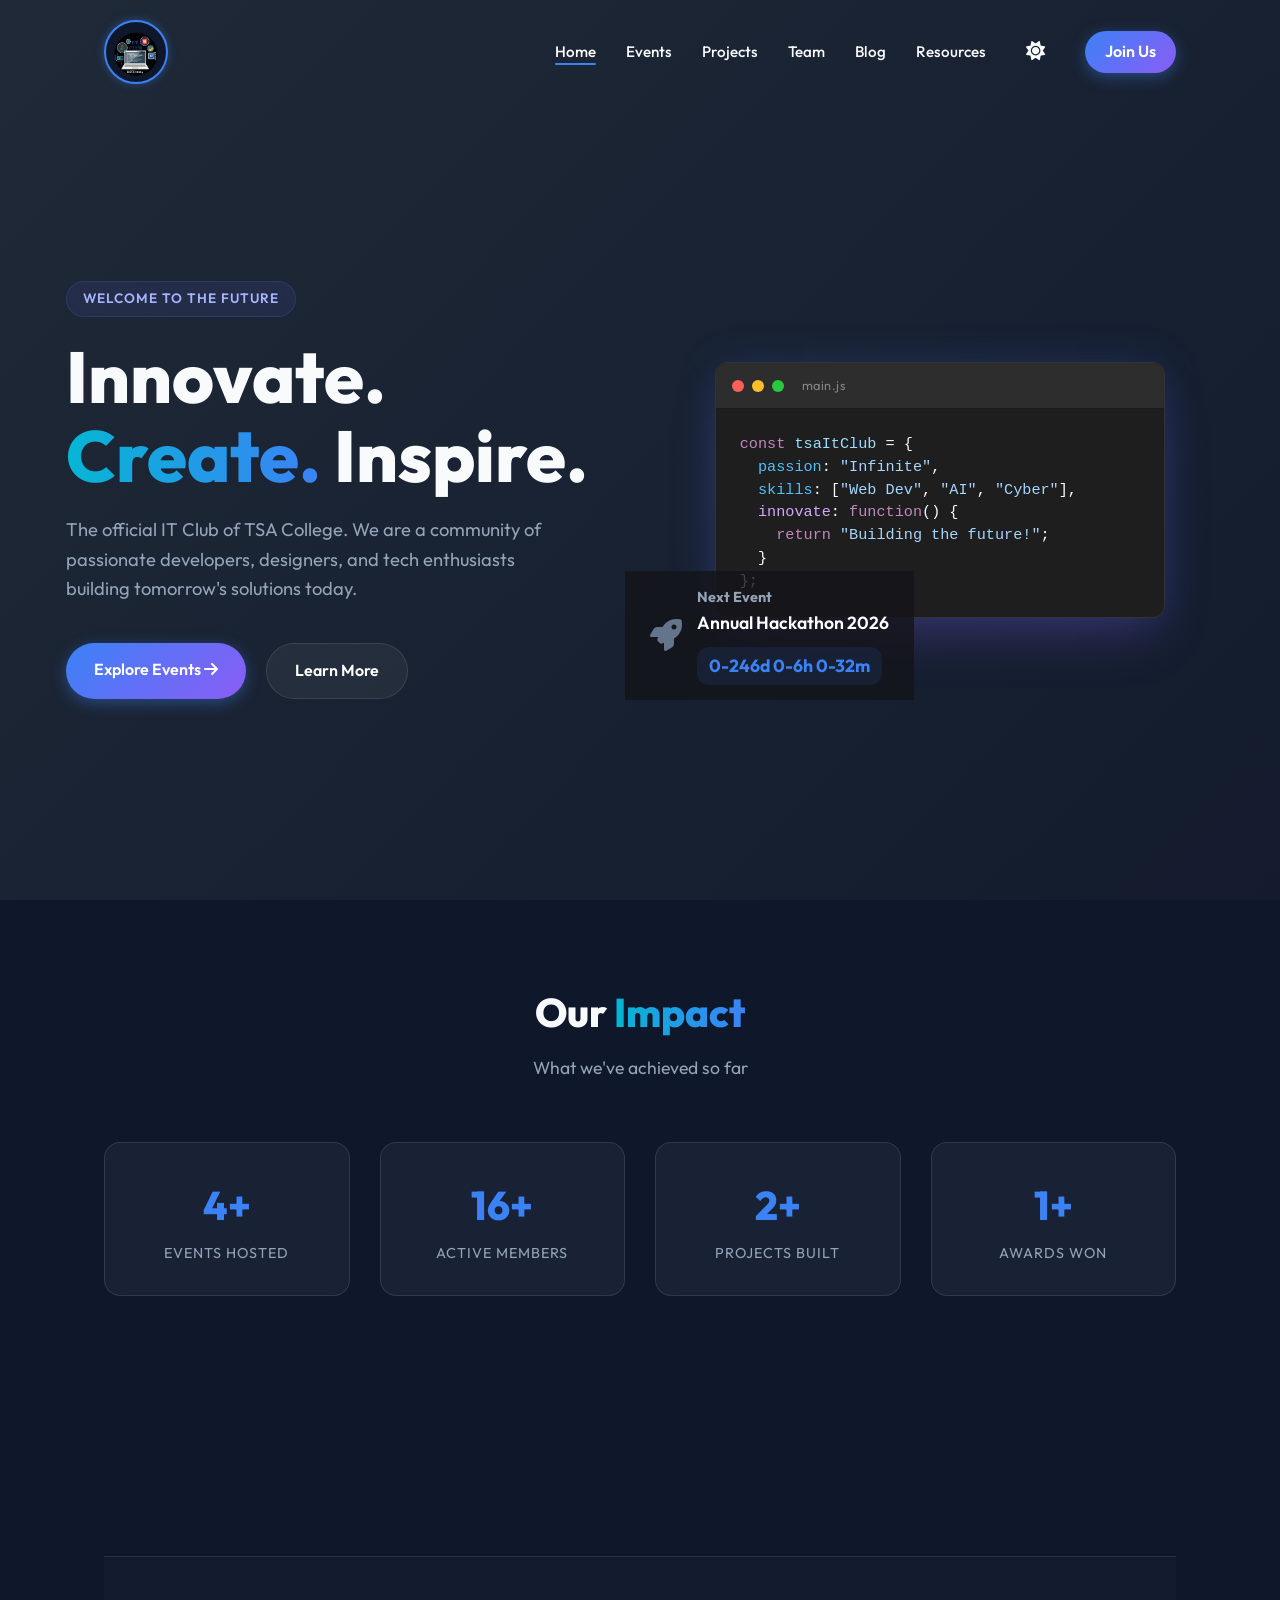
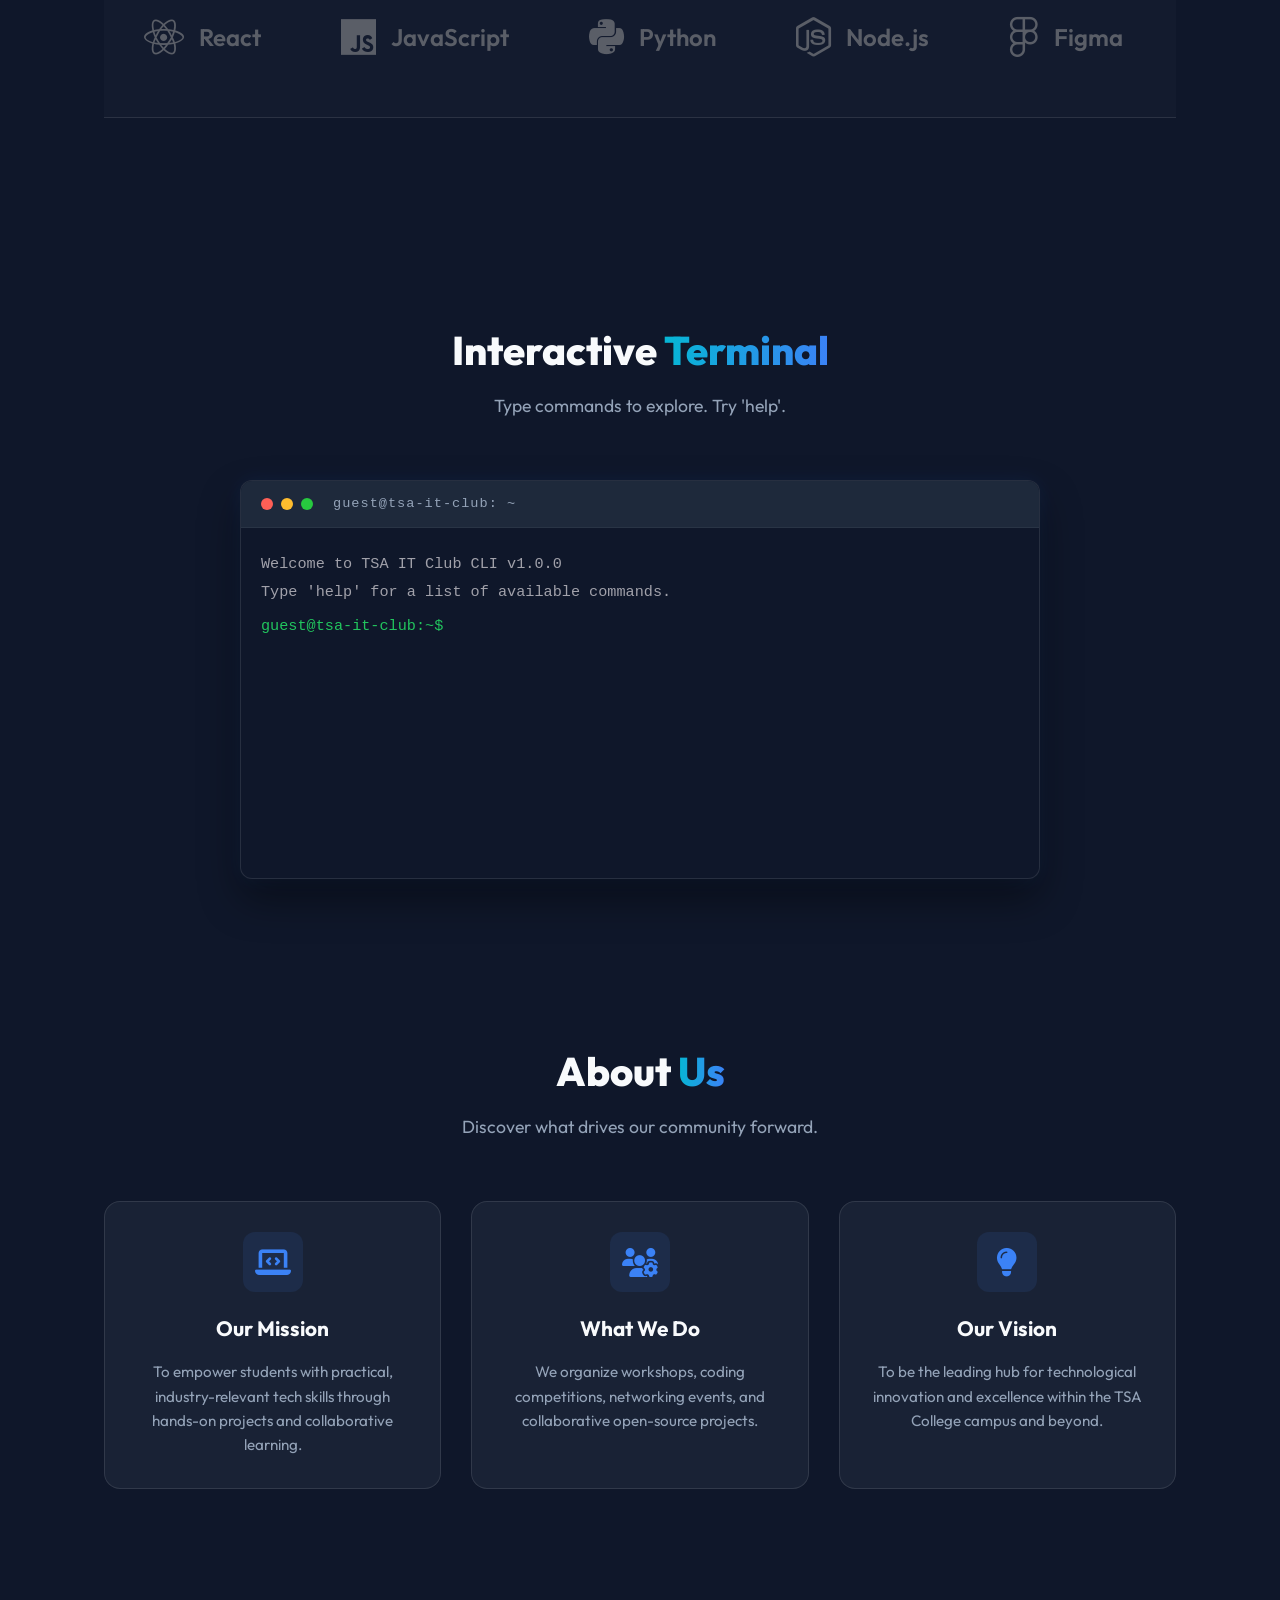
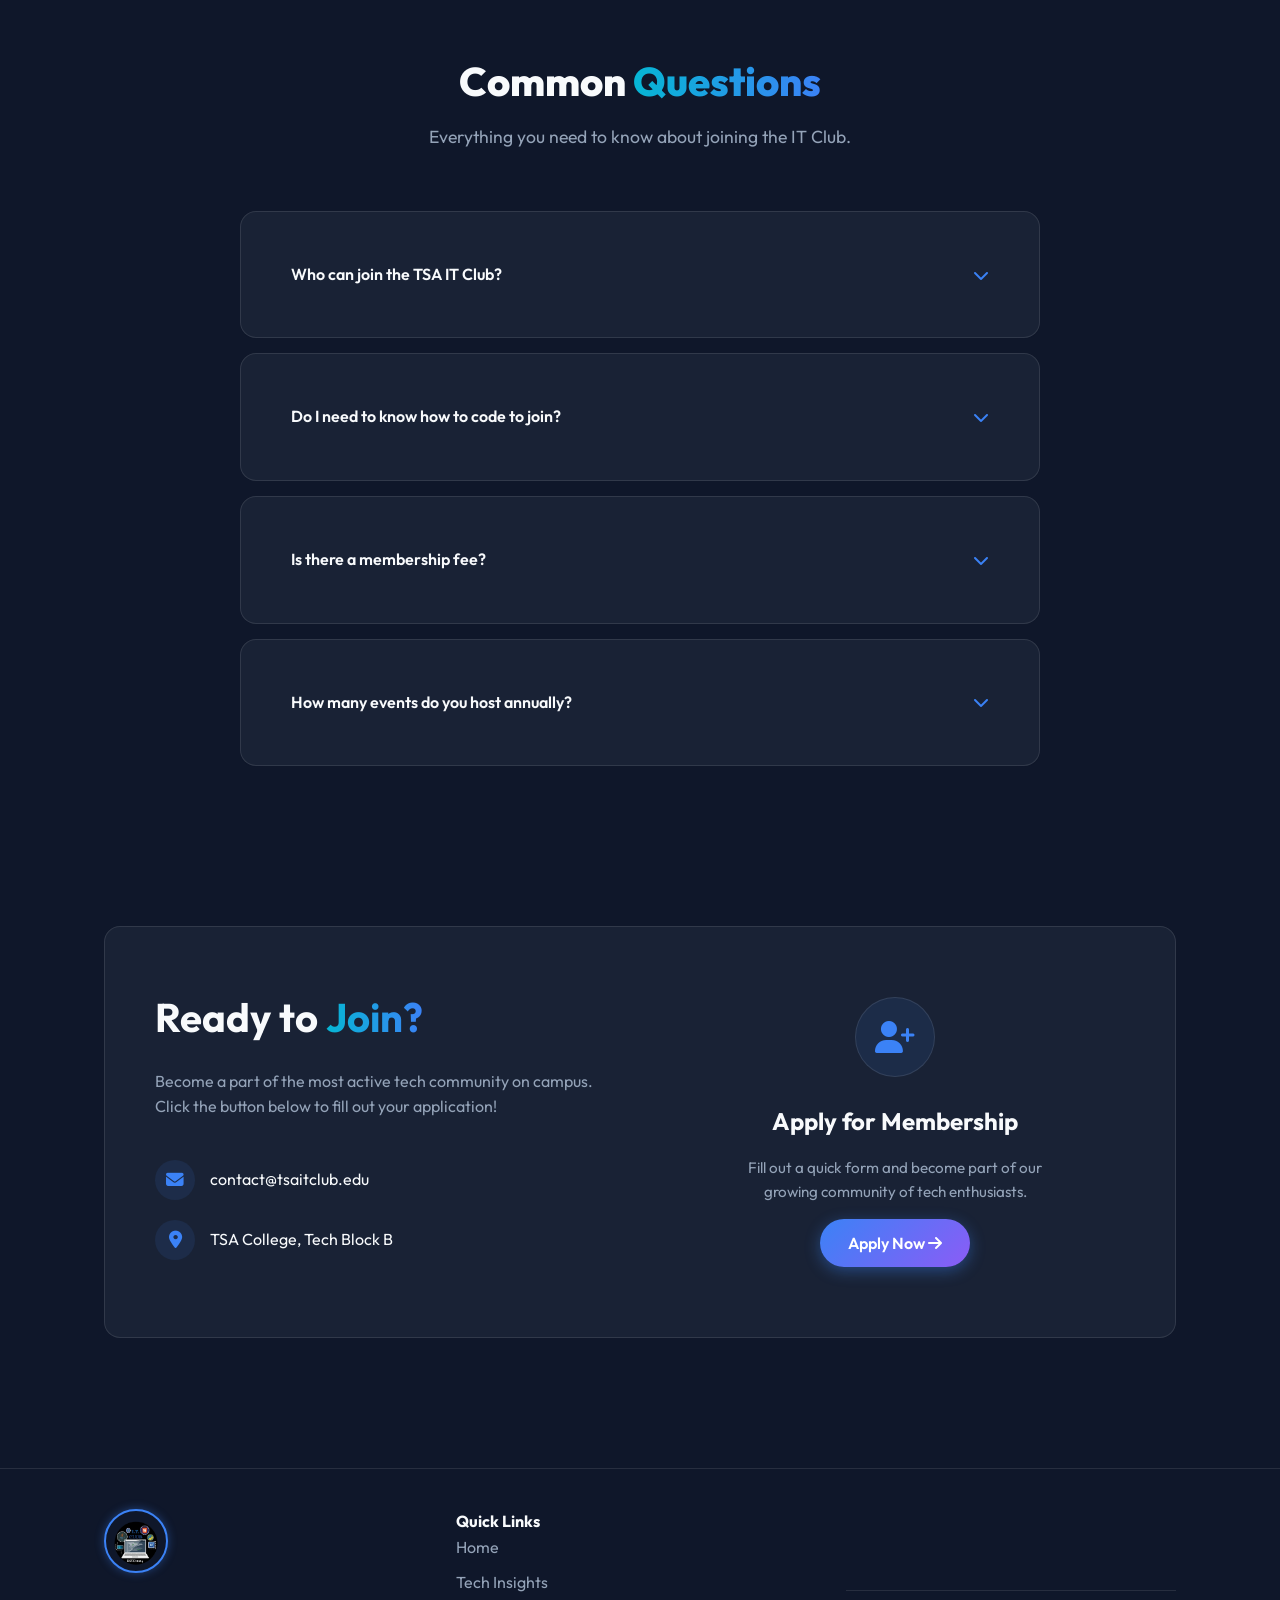
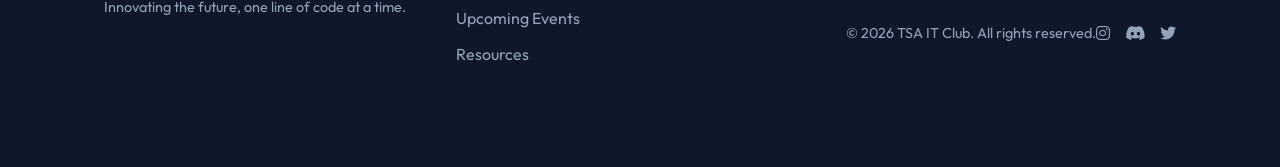
==== commit e2ea4758: "the index or home page waasent exiting loading screen so i fixed it" ====
--- a/index.html
+++ b/index.html
@@ -661,8 +661,8 @@
       <i class="fa-solid fa-arrow-up"></i>
     </button>
 
-    <script src="js/sheets-sync.js"></script>
-    <script src="js/sheets-config.js"></script>
+    <script src="js/data.js"></script>
+    <script src="js/script.js"></script>
 
     <!-- Load next event from data.js -->
     <script>
--- a/css/style.css
+++ b/css/style.css
@@ -617,72 +617,198 @@
 }
 
 /* Events Section */
+.events-main-section {
+  padding: 2rem 1.5rem 5rem;
+  min-height: 50vh;
+}
+
 .events-container {
-    display: flex;
-    flex-direction: column;
-    gap: 20px;
-    max-width: 800px;
-    margin: 0 auto;
-}
-
+  max-width: 900px;
+  margin: 0 auto;
+  display: flex;
+  flex-direction: column;
+  gap: 2rem;
+}
+
+/* No Events State */
+.no-events-message {
+  text-align: center;
+  font-size: 2.5rem;
+  font-weight: 800;
+  color: var(--text-muted);
+  padding: 4rem 2rem;
+  background: linear-gradient(
+    145deg,
+    rgba(30, 36, 48, 0.4),
+    rgba(20, 24, 34, 0.2)
+  );
+  backdrop-filter: blur(10px);
+  -webkit-backdrop-filter: blur(10px);
+  border: 1px dashed rgba(255, 255, 255, 0.2);
+  border-radius: 12px;
+}
+
+/* Event Cards Wrapper Style (similar to info cards) */
 .event-card {
-    display: flex;
-    align-items: center;
-    gap: 30px;
-    padding: 25px;
-}
-
-.event-date {
-    background: rgba(255, 255, 255, 0.05);
-    border-radius: 12px;
-    padding: 15px 20px;
-    text-align: center;
-    min-width: 90px;
-}
-
-.month {
-    display: block;
-    font-size: 0.9rem;
-    color: var(--primary);
-    font-weight: 600;
-    text-transform: uppercase;
-}
-
-.day {
-    display: block;
-    font-size: 2rem;
-    font-weight: 800;
-    line-height: 1;
-}
-
-.event-details {
-    flex: 1;
-}
-
-.event-details h3 {
-    font-size: 1.4rem;
-    margin-bottom: 5px;
-}
-
-.event-details p {
-    color: var(--text-muted);
-    margin-bottom: 10px;
-    font-size: 0.95rem;
-}
-
-.event-time,
+  /* Translucent and glossy glassmorphism */
+  background: linear-gradient(
+    145deg,
+    rgba(30, 36, 48, 0.6),
+    rgba(20, 24, 34, 0.4)
+  );
+  backdrop-filter: blur(16px);
+  -webkit-backdrop-filter: blur(16px);
+  border: 1px solid rgba(255, 255, 255, 0.08);
+  border-top: 1px solid rgba(255, 255, 255, 0.15); /* Top highlight for gloss */
+  border-radius: 12px;
+  padding: 2.5rem;
+  display: flex;
+  flex-direction: column;
+  gap: 1.5rem;
+  transition:
+    transform 0.3s ease,
+    box-shadow 0.3s ease,
+    border-color 0.3s ease,
+    background 0.3s ease;
+  box-shadow: 0 4px 30px rgba(0, 0, 0, 0.1);
+
+  /* Entrance animation */
+  animation: popUpEntrance 0.6s cubic-bezier(0.175, 0.885, 0.32, 1.275)
+    backwards;
+}
+
+.event-card:hover {
+  transform: translateY(-3px);
+  box-shadow: 0 15px 35px rgba(0, 0, 0, 0.5);
+  border-color: rgba(56, 189, 248, 0.4);
+  background: linear-gradient(
+    145deg,
+    rgba(35, 42, 55, 0.7),
+    rgba(25, 30, 40, 0.5)
+  );
+}
+
+/* Top Section: Date & Title */
+.event-header {
+  display: flex;
+  justify-content: space-between;
+  align-items: flex-start;
+  flex-wrap: wrap;
+  gap: 1rem;
+}
+
+.event-title-group h2 {
+  font-size: 1.8rem;
+  font-weight: 700;
+  color: #fff;
+  margin-bottom: 0.5rem;
+}
+
 .event-location {
-    display: inline-flex;
-    align-items: center;
-    gap: 6px;
-    font-size: 0.85rem;
-    color: #888;
-    margin-right: 20px;
-}
-
-.event-time i,
-.event-location i {
-    color: var(--secondary);
+  color: var(--primary);
+  font-size: 0.95rem;
+  font-weight: 600;
+  display: flex;
+  align-items: center;
+  gap: 0.5rem;
+}
+
+.event-date-badge {
+  background: rgba(56, 189, 248, 0.1);
+  border: 1px solid rgba(56, 189, 248, 0.3);
+  color: var(--primary);
+  padding: 0.75rem 1.25rem;
+  border-radius: 8px;
+  text-align: center;
+  min-width: 120px;
+}
+
+.event-date-badge .date {
+  font-weight: 800;
+  font-size: 1.1rem;
+  display: block;
+}
+
+.event-date-badge .time {
+  font-size: 0.85rem;
+  opacity: 0.8;
+}
+
+/* Event Body & Description */
+.event-description {
+  color: var(--text-muted);
+  font-size: 1.05rem;
+  line-height: 1.7;
+}
+
+/* Event Footer & CTA */
+.event-footer {
+  margin-top: 1rem;
+  padding-top: 1.5rem;
+  border-top: 1px solid rgba(255, 255, 255, 0.1);
+  display: flex;
+  justify-content: flex-end;
+}
+
+.event-btn {
+  display: inline-block;
+  padding: 0.8rem 1.8rem;
+  background: var(--primary);
+  color: #0f172a;
+  font-weight: 600;
+  border-radius: 8px;
+  text-decoration: none;
+  transition: all 0.3s ease;
+  box-shadow: 0 4px 15px rgba(56, 189, 248, 0.3);
+  text-transform: uppercase;
+  font-size: 0.9rem;
+  letter-spacing: 0.5px;
+}
+
+.event-btn:hover {
+  background: #7dd3fc;
+  box-shadow: 0 6px 20px rgba(56, 189, 248, 0.5);
+  transform: translateY(-2px);
+}
+
+.event-btn.disabled {
+  background: rgba(255, 255, 255, 0.1);
+  color: rgba(255, 255, 255, 0.5);
+  box-shadow: none;
+  cursor: not-allowed;
+  pointer-events: none;
+}
+
+/* Base keyframe (replicated here in case events is loaded without info) */
+@keyframes popUpEntrance {
+  0% {
+    opacity: 0;
+    transform: translateY(20px) scale(0.95);
+  }
+  100% {
+    opacity: 1;
+    transform: translateY(0) scale(1);
+  }
+}
+
+/* Responsive */
+@media (max-width: 600px) {
+  .event-header {
+    flex-direction: column-reverse;
+  }
+  .event-date-badge {
+    width: 100%;
+    display: flex;
+    justify-content: space-between;
+    align-items: center;
+  }
+  .no-events-message {
+    font-size: 1.8rem;
+    padding: 3rem 1rem;
+  }
+  .event-card {
+    padding: 1.5rem;
+  }
 }
 
 /* Team Section */
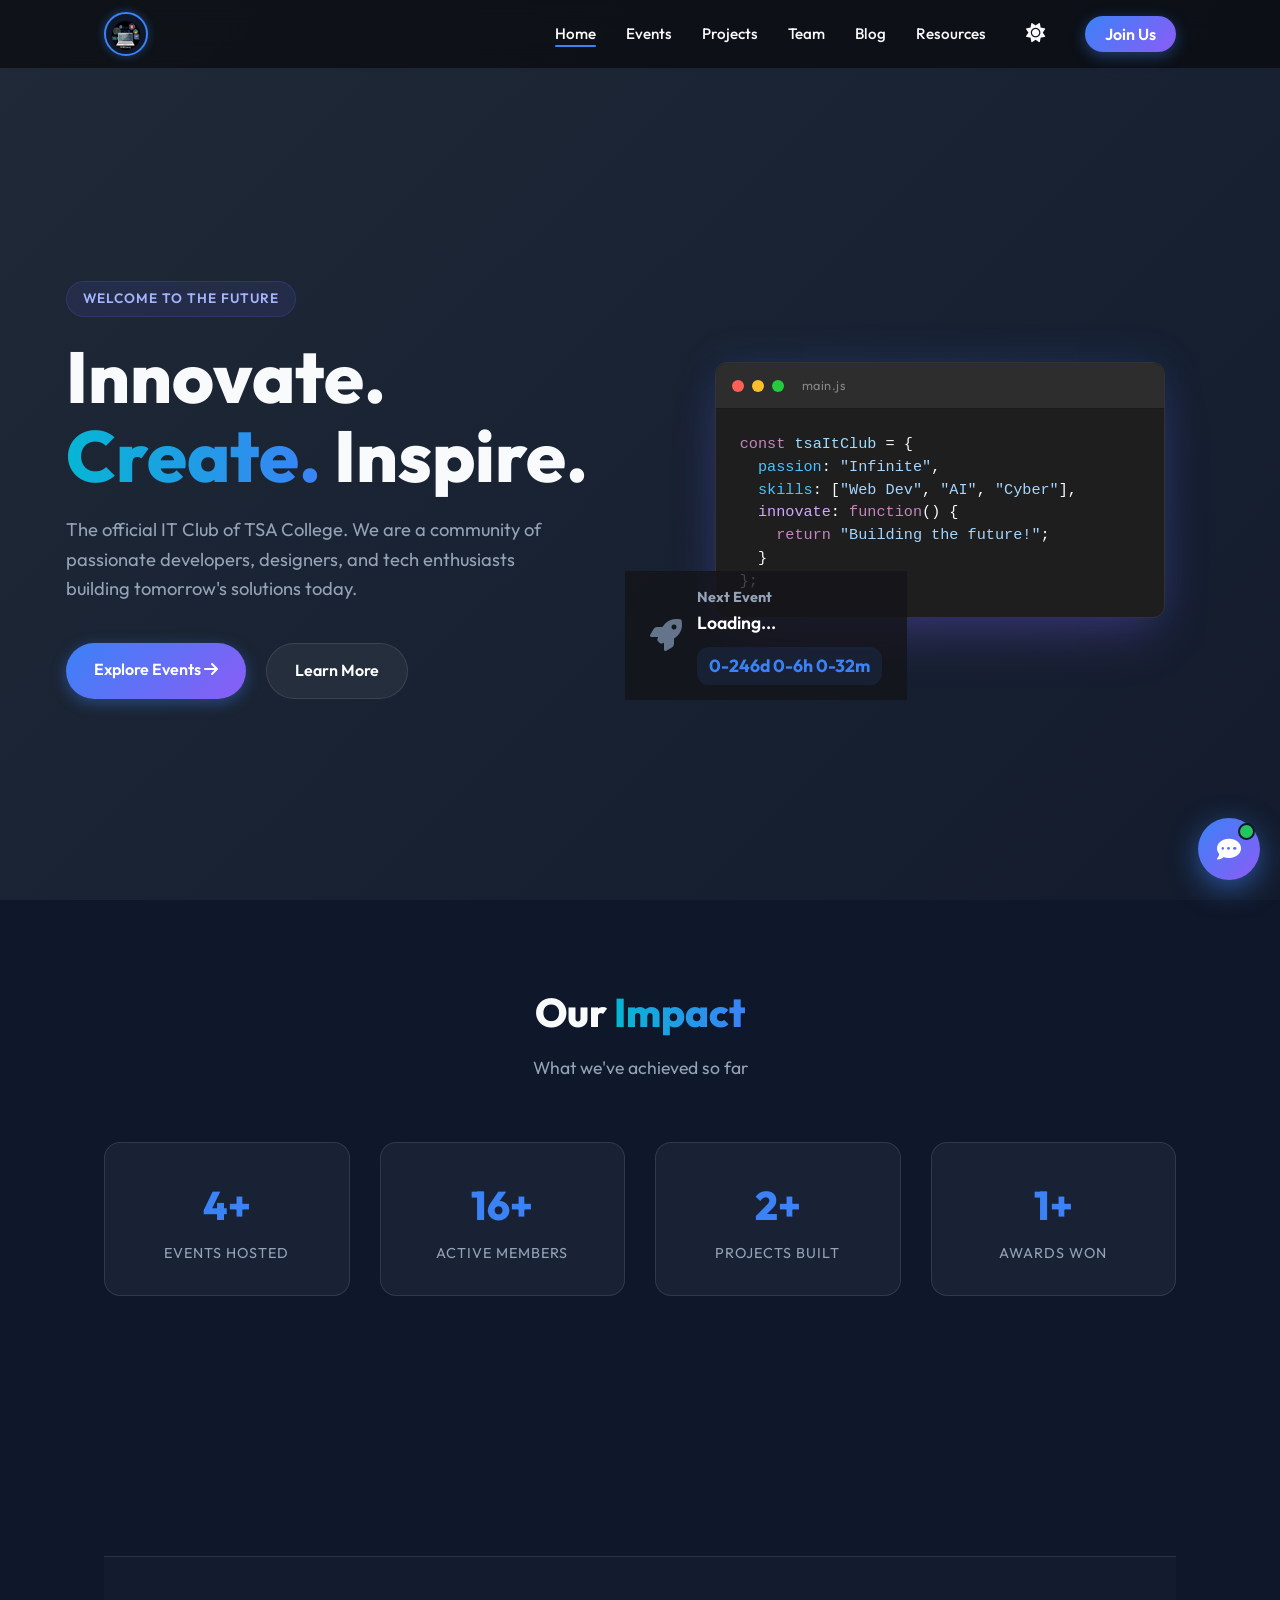
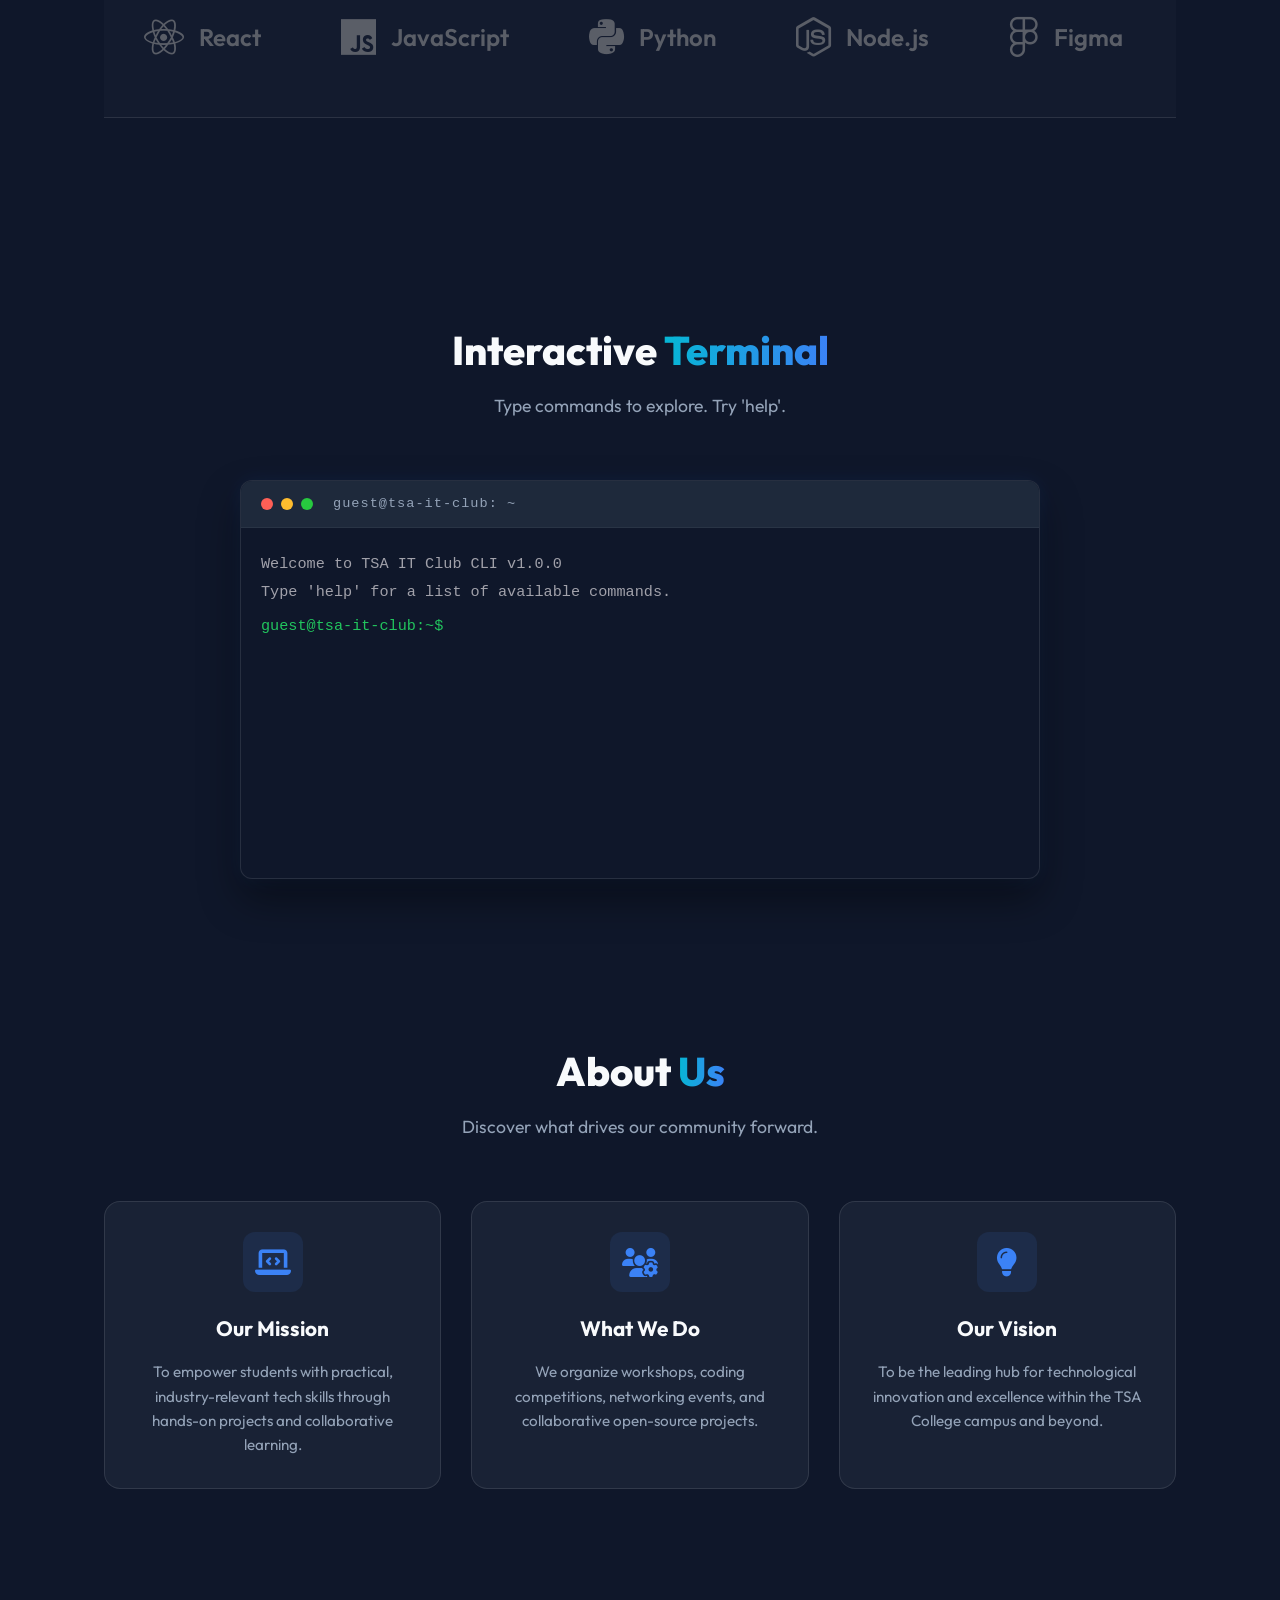
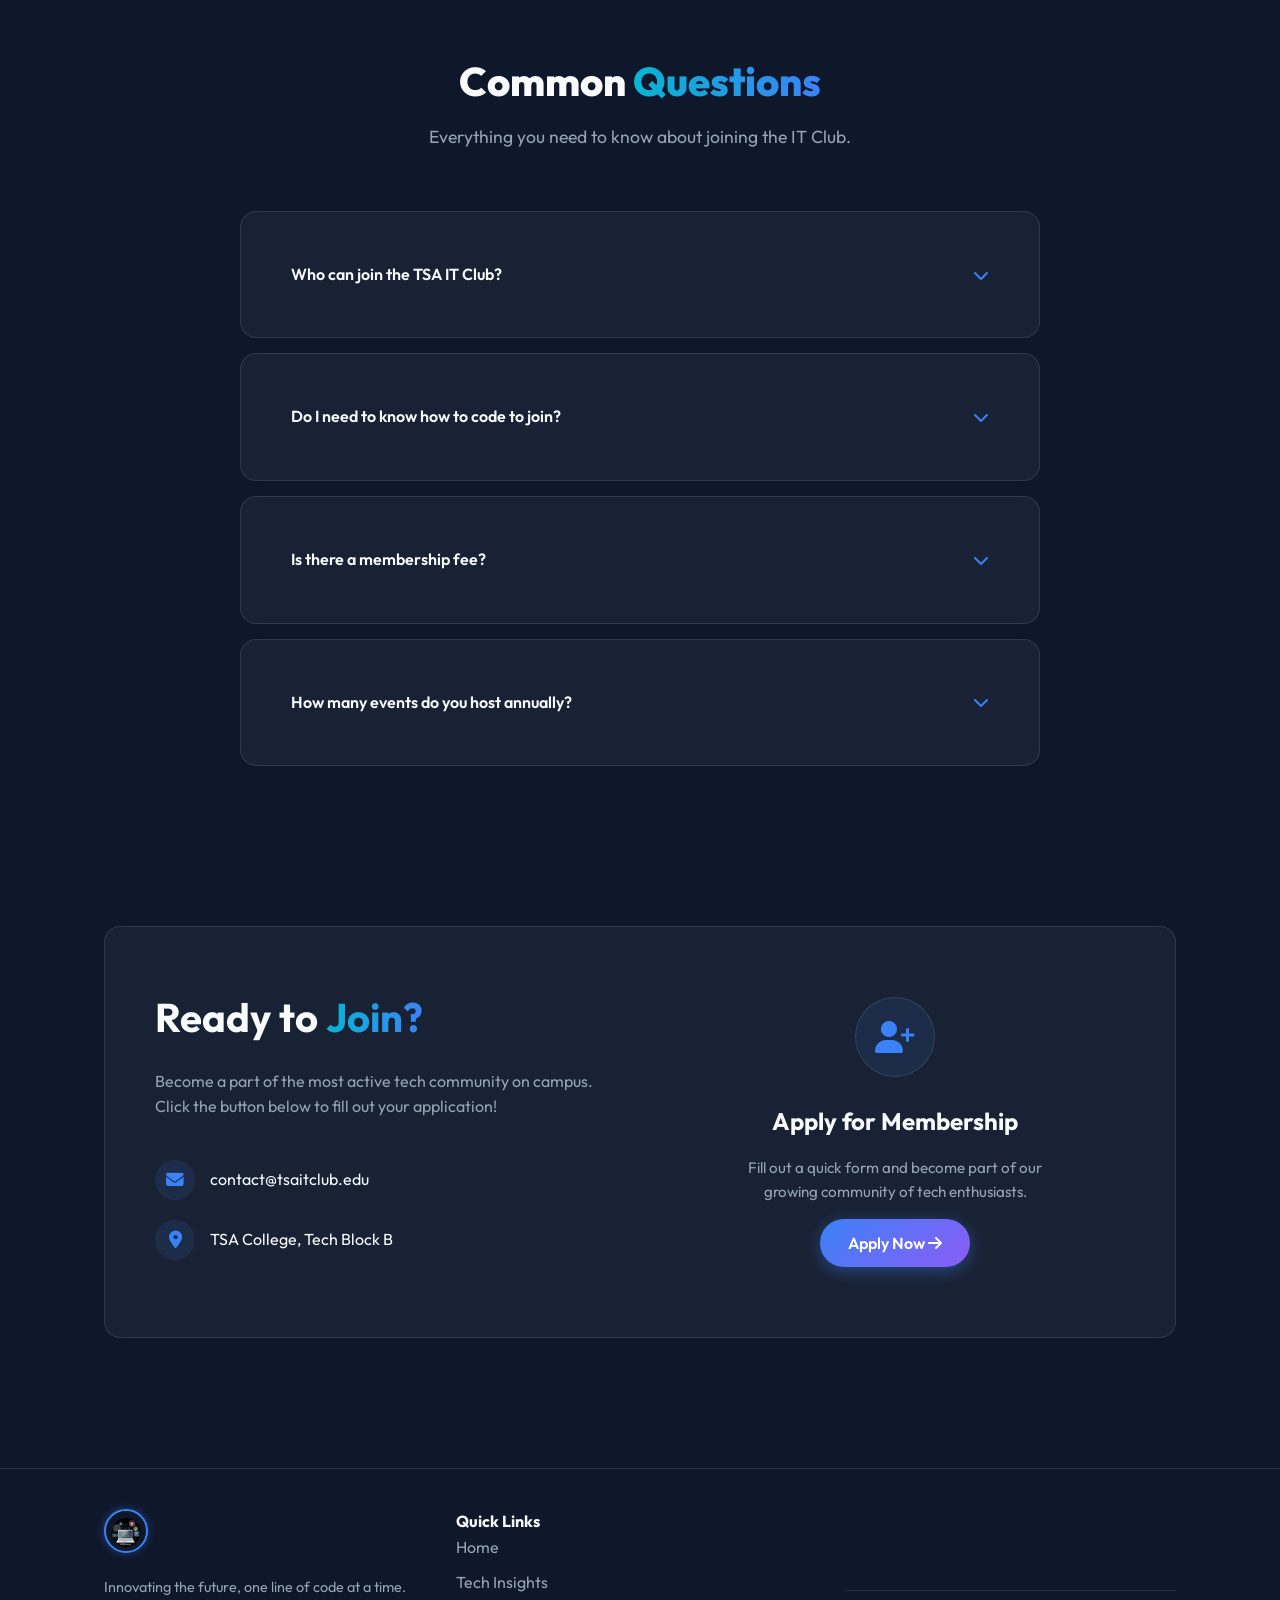
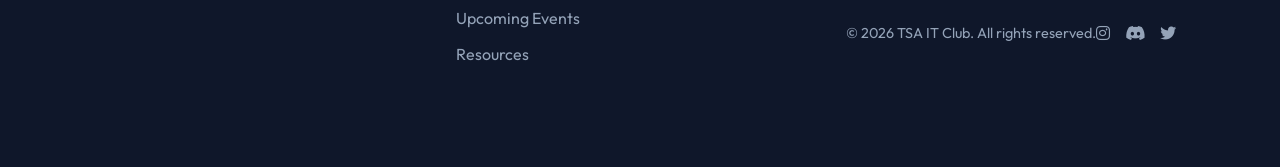
==== commit 4cef69fb: "need to test in mobile" ====
--- a/index.html
+++ b/index.html
@@ -1,698 +1,684 @@
 <!doctype html>
 <html lang="en">
-  <head>
-    <meta charset="UTF-8" />
-    <meta name="viewport" content="width=device-width, initial-scale=1.0" />
-    <meta
-      name="description"
-      content="Official website of the TSA IT Club. Join us to learn, build, and innovate."
-    />
-    <title>TSA IT Club</title>
-    <link rel="icon" type="image/png" href="images/logo.png" />
-    <link rel="stylesheet" href="css/style.css" />
-    <link
-      href="https://fonts.googleapis.com/css2?family=Outfit:wght@300;400;500;600;800&display=swap"
-      rel="stylesheet"
-    />
-    <!-- Font Awesome for icons -->
-    <link
-      rel="stylesheet"
-      href="https://cdnjs.cloudflare.com/ajax/libs/font-awesome/6.4.0/css/all.min.css"
-    />
-  </head>
-
-  <body>
-    <!-- Premium Pre-loader -->
-    <div id="preloader">
-      <div class="loader-content">
-        <div class="loader-logo">
-          <i class="fa-solid fa-code"></i>
-        </div>
-        <h2>TSA <span class="gradient-text">IT Club</span></h2>
-        <div class="loader-bar"></div>
-      </div>
-    </div>
-
-    <!-- Background Elements -->
-    <div class="glow-container">
-      <div class="glow-orb orb-1"></div>
-      <div class="glow-orb orb-2"></div>
-    </div>
-
-    <!-- Navigation -->
-    <nav id="navbar">
-      <div class="nav-content">
-        <a href="#" class="logo">
-          <img src="images/logo.png" alt="TSA IT Club Logo" class="club-logo-img" />
-        </a>
-        <ul class="nav-links">
-          <li><a href="index.html" class="active-page">Home</a></li>
-          <li><a href="events.html">Events</a></li>
-          <li><a href="projects.html">Projects</a></li>
-          <li><a href="team.html">Team</a></li>
-          <li><a href="blog.html">Blog</a></li>
-          <li><a href="resources.html">Resources</a></li>
-          <li>
-            <button
-              id="theme-toggle"
-              class="theme-btn"
-              aria-label="Toggle Dark/Light Mode"
-            >
-              <i class="fa-solid fa-sun"></i>
-            </button>
-          </li>
-          <li><a href="#contact" class="btn-primary-sm">Join Us</a></li>
-        </ul>
-        <div
-          class="hamburger"
-          role="button"
-          tabindex="0"
-          aria-label="Toggle Navigation Menu"
-        >
-          <i class="fa-solid fa-bars"></i>
-        </div>
-      </div>
-    </nav>
-
-    <!-- Hero Section -->
-    <section id="home" class="hero">
-      <div class="hero-content fade-in-up">
-        <div class="badge">Welcome to the future</div>
-        <h1>
-          Innovate. <br /><span class="gradient-text">Create.</span> Inspire.
-        </h1>
-        <p>
-          The official IT Club of TSA College. We are a community of passionate
-          developers, designers, and tech enthusiasts building tomorrow's
-          solutions today.
-        </p>
-        <div class="hero-btns">
-          <a href="events.html" class="btn-primary"
-            >Explore Events <i class="fa-solid fa-arrow-right"></i
-          ></a>
-          <a href="#about" class="btn-secondary">Learn More</a>
-        </div>
-      </div>
-      <div class="hero-visual fade-in">
-        <div class="glass-card main-card">
-          <div class="card-header">
-            <span class="dot red"></span>
-            <span class="dot yellow"></span>
-            <span class="dot green"></span>
-          </div>
-          <div class="card-body">
-            <pre><code><span class="keyword">const</span> <span class="variable">tsaItClub</span> = {
+
+<head>
+  <meta charset="UTF-8" />
+  <meta name="viewport" content="width=device-width, initial-scale=1.0" />
+  <meta name="description" content="Official website of the TSA IT Club. Join us to learn, build, and innovate." />
+  <title>TSA IT Club</title>
+  <link rel="icon" type="image/png" href="images/logo.png" />
+  <link rel="stylesheet" href="css/style.css" />
+  <link href="https://fonts.googleapis.com/css2?family=Outfit:wght@300;400;500;600;800&display=swap" rel="stylesheet" />
+  <!-- Font Awesome for icons -->
+  <link rel="stylesheet" href="https://cdnjs.cloudflare.com/ajax/libs/font-awesome/6.4.0/css/all.min.css" />
+  <link rel="stylesheet" href="css/chatbot.css" />
+</head>
+
+<body>
+  <!-- Premium Pre-loader -->
+  <div id="preloader">
+    <div class="loader-content">
+      <div class="loader-logo">
+        <i class="fa-solid fa-code"></i>
+      </div>
+      <h2>TSA <span class="gradient-text">IT Club</span></h2>
+      <div class="loader-bar"></div>
+    </div>
+  </div>
+
+  <!-- Background Elements -->
+  <div class="glow-container">
+    <div class="glow-orb orb-1"></div>
+    <div class="glow-orb orb-2"></div>
+  </div>
+
+  <!-- Navigation -->
+  <nav id="navbar">
+    <div class="nav-content">
+      <a href="#" class="logo">
+        <img src="images/logo.png" alt="TSA IT Club Logo" class="club-logo-img" />
+      </a>
+      <ul class="nav-links">
+        <li><a href="index.html" class="active-page">Home</a></li>
+        <li><a href="events.html">Events</a></li>
+        <li><a href="projects.html">Projects</a></li>
+        <li><a href="team.html">Team</a></li>
+        <li><a href="blog.html">Blog</a></li>
+        <li><a href="resources.html">Resources</a></li>
+        <li>
+          <button id="theme-toggle" class="theme-btn" aria-label="Toggle Dark/Light Mode">
+            <i class="fa-solid fa-sun"></i>
+          </button>
+        </li>
+        <li>
+          <button class="btn-primary-sm" data-modal="join-modal">Join Us</button>
+        </li>
+      </ul>
+      <div class="hamburger" role="button" tabindex="0" aria-label="Toggle Navigation Menu">
+        <i class="fa-solid fa-bars"></i>
+      </div>
+    </div>
+  </nav>
+
+  <!-- Hero Section -->
+  <section id="home" class="hero">
+    <div class="hero-content fade-in-up">
+      <div class="badge">Welcome to the future</div>
+      <h1>
+        Innovate. <br /><span class="gradient-text">Create.</span> Inspire.
+      </h1>
+      <p>
+        The official IT Club of TSA College. We are a community of passionate
+        developers, designers, and tech enthusiasts building tomorrow's
+        solutions today.
+      </p>
+      <div class="hero-btns">
+        <a href="events.html" class="btn-primary">Explore Events <i class="fa-solid fa-arrow-right"></i></a>
+        <a href="#about" class="btn-secondary">Learn More</a>
+      </div>
+    </div>
+    <div class="hero-visual fade-in">
+      <div class="glass-card main-card">
+        <div class="card-header">
+          <span class="dot red"></span>
+          <span class="dot yellow"></span>
+          <span class="dot green"></span>
+        </div>
+        <div class="card-body">
+          <pre><code><span class="keyword">const</span> <span class="variable">tsaItClub</span> = {
   <span class="property">passion</span>: <span class="string">"Infinite"</span>,
   <span class="property">skills</span>: [<span class="string">"Web Dev"</span>, <span class="string">"AI"</span>, <span class="string">"Cyber"</span>],
   <span class="method">innovate</span>: <span class="keyword">function</span>() {
     <span class="keyword">return</span> <span class="string">"Building the future!"</span>;
   }
 };</code></pre>
-          </div>
-        </div>
-        <div class="glass-card floating-card" id="next-event-card">
-          <i class="fa-solid fa-rocket"></i>
+        </div>
+      </div>
+      <div class="glass-card floating-card" id="next-event-card">
+        <i class="fa-solid fa-rocket"></i>
+        <div>
+          <h4>Next Event</h4>
+          <p id="next-event-title">Loading...</p>
+          <div id="countdown" class="countdown-timer">
+            <span id="days">00</span>d <span id="hours">00</span>h
+            <span id="minutes">00</span>m
+          </div>
+        </div>
+      </div>
+    </div>
+  </section>
+
+  <!-- Our Impact (Stats) Section -->
+  <section id="impact" class="section">
+    <div class="section-header reveal">
+      <h2>Our <span class="gradient-text">Impact</span></h2>
+      <p>What we've achieved so far</p>
+    </div>
+    <div class="stats-container reveal-stagger">
+      <div class="stat-card glass-panel">
+        <h3 class="stat-number" data-target="50">0</h3>
+        <p>Events Hosted</p>
+      </div>
+      <div class="stat-card glass-panel">
+        <h3 class="stat-number" data-target="200">0</h3>
+        <p>Active Members</p>
+      </div>
+      <div class="stat-card glass-panel">
+        <h3 class="stat-number" data-target="20">0</h3>
+        <p>Projects Built</p>
+      </div>
+      <div class="stat-card glass-panel">
+        <h3 class="stat-number" data-target="5">0</h3>
+        <p>Awards Won</p>
+      </div>
+    </div>
+  </section>
+
+  <!-- Tech Stack Section -->
+  <section class="section">
+    <div class="tech-stack-section reveal">
+      <div class="marquee">
+        <!-- Duplicate for seamless scroll -->
+        <div class="marquee-item">
+          <i class="fa-brands fa-react"></i> React
+        </div>
+        <div class="marquee-item">
+          <i class="fa-brands fa-js"></i> JavaScript
+        </div>
+        <div class="marquee-item">
+          <i class="fa-brands fa-python"></i> Python
+        </div>
+        <div class="marquee-item">
+          <i class="fa-brands fa-node-js"></i> Node.js
+        </div>
+        <div class="marquee-item">
+          <i class="fa-brands fa-figma"></i> Figma
+        </div>
+        <div class="marquee-item">
+          <i class="fa-solid fa-database"></i> SQL/NoSQL
+        </div>
+        <div class="marquee-item">
+          <i class="fa-brands fa-docker"></i> Docker
+        </div>
+        <div class="marquee-item">
+          <i class="fa-brands fa-git-alt"></i> Git
+        </div>
+        <!-- Duplicate -->
+        <div class="marquee-item">
+          <i class="fa-brands fa-react"></i> React
+        </div>
+        <div class="marquee-item">
+          <i class="fa-brands fa-js"></i> JavaScript
+        </div>
+        <div class="marquee-item">
+          <i class="fa-brands fa-python"></i> Python
+        </div>
+        <div class="marquee-item">
+          <i class="fa-brands fa-node-js"></i> Node.js
+        </div>
+        <div class="marquee-item">
+          <i class="fa-brands fa-figma"></i> Figma
+        </div>
+        <div class="marquee-item">
+          <i class="fa-solid fa-database"></i> SQL/NoSQL
+        </div>
+        <div class="marquee-item">
+          <i class="fa-brands fa-docker"></i> Docker
+        </div>
+        <div class="marquee-item">
+          <i class="fa-brands fa-git-alt"></i> Git
+        </div>
+      </div>
+    </div>
+  </section>
+
+  <!-- Terminal Emulator Section -->
+  <section id="terminal-section" class="section">
+    <div class="section-header reveal">
+      <h2>Interactive <span class="gradient-text">Terminal</span></h2>
+      <p>Type commands to explore. Try 'help'.</p>
+    </div>
+
+    <div class="terminal-container reveal">
+      <div class="terminal-header">
+        <div class="mac-dots">
+          <span class="dot red"></span>
+          <span class="dot yellow"></span>
+          <span class="dot green"></span>
+        </div>
+        <div class="terminal-title">guest@tsa-it-club: ~</div>
+      </div>
+      <div class="terminal-body" id="terminal-body">
+        <div class="terminal-output">
+          <p class="term-system">Welcome to TSA IT Club CLI v1.0.0</p>
+          <p class="term-system">
+            Type 'help' for a list of available commands.
+          </p>
+        </div>
+        <div class="terminal-input-line">
+          <span class="prompt">guest@tsa-it-club:~$</span>
+          <input type="text" id="terminal-input" autocomplete="off" spellcheck="false" />
+        </div>
+      </div>
+    </div>
+  </section>
+
+  <!-- About Section -->
+  <section id="about" class="section">
+    <div class="section-header reveal">
+      <h2>About <span class="gradient-text">Us</span></h2>
+      <p>Discover what drives our community forward.</p>
+    </div>
+    <div class="about-grid reveal">
+      <div class="about-card glass-panel" data-modal="mission-modal">
+        <div class="icon-box"><i class="fa-solid fa-laptop-code"></i></div>
+        <h3>Our Mission</h3>
+        <p>
+          To empower students with practical, industry-relevant tech skills
+          through hands-on projects and collaborative learning.
+        </p>
+      </div>
+      <div class="about-card glass-panel" data-modal="whatwedo-modal">
+        <div class="icon-box"><i class="fa-solid fa-users-gear"></i></div>
+        <h3>What We Do</h3>
+        <p>
+          We organize workshops, coding competitions, networking events, and
+          collaborative open-source projects.
+        </p>
+      </div>
+      <div class="about-card glass-panel" data-modal="vision-modal">
+        <div class="icon-box"><i class="fa-solid fa-lightbulb"></i></div>
+        <h3>Our Vision</h3>
+        <p>
+          To be the leading hub for technological innovation and excellence
+          within the TSA College campus and beyond.
+        </p>
+      </div>
+    </div>
+  </section>
+
+  <!-- FAQ Section -->
+  <section id="faq" class="section">
+    <div class="section-header reveal">
+      <h2>Common <span class="gradient-text">Questions</span></h2>
+      <p>Everything you need to know about joining the IT Club.</p>
+    </div>
+    <div class="faq-container reveal">
+      <div class="faq-item glass-panel">
+        <div class="faq-question">
+          <span>Who can join the TSA IT Club?</span>
+          <i class="fa-solid fa-chevron-down"></i>
+        </div>
+        <div class="faq-answer">
+          Any student of TSA College with a passion for technology can join!
+          We welcome all skill levels, from complete beginners to advanced
+          developers.
+        </div>
+      </div>
+      <div class="faq-item glass-panel">
+        <div class="faq-question">
+          <span>Do I need to know how to code to join?</span>
+          <i class="fa-solid fa-chevron-down"></i>
+        </div>
+        <div class="faq-answer">
+          Not at all! We have departments for Graphic Designing, Video
+          Editing, and Event Management too. Plus, we provide workshops to
+          help you learn coding from scratch.
+        </div>
+      </div>
+      <div class="faq-item glass-panel">
+        <div class="faq-question">
+          <span>Is there a membership fee?</span>
+          <i class="fa-solid fa-chevron-down"></i>
+        </div>
+        <div class="faq-answer">
+          Membership is currently free for all TSA students. Some specialized
+          workshops or external hackathons might have nominal registration
+          costs.
+        </div>
+      </div>
+      <div class="faq-item glass-panel">
+        <div class="faq-question">
+          <span>How many events do you host annually?</span>
+          <i class="fa-solid fa-chevron-down"></i>
+        </div>
+        <div class="faq-answer">
+          We host at least 5 major events every year, including our flagship
+          Hackathon, Tech-Talks with industry experts, and monthly coding
+          challenges.
+        </div>
+      </div>
+    </div>
+  </section>
+
+  <!-- Contact & Footer -->
+  <section id="contact" class="section">
+    <div class="contact-container glass-panel reveal">
+      <div class="contact-info">
+        <h2>Ready to <span class="gradient-text">Join?</span></h2>
+        <p>
+          Become a part of the most active tech community on campus. Click the
+          button below to fill out your application!
+        </p>
+        <div class="info-items">
+          <div class="info-item">
+            <i class="fa-solid fa-envelope"></i>
+            <a href="mailto:contact@tsaitclub.edu" style="color:inherit;text-decoration:none;">contact@tsaitclub.edu</a>
+          </div>
+          <div class="info-item">
+            <i class="fa-solid fa-location-dot"></i>
+            <span>TSA College, Tech Block B</span>
+          </div>
+        </div>
+      </div>
+      <div class="join-cta">
+        <div class="join-cta-icon"><i class="fa-solid fa-user-plus"></i></div>
+        <h3>Apply for Membership</h3>
+        <p>
+          Fill out a quick form and become part of our growing community of
+          tech enthusiasts.
+        </p>
+        <button id="open-join-modal" class="btn-primary" data-modal="join-modal">
+          Apply Now <i class="fa-solid fa-arrow-right"></i>
+        </button>
+      </div>
+    </div>
+  </section>
+
+  <footer>
+    <div class="footer-content">
+      <div class="footer-sections">
+        <div class="footer-brand">
+          <img src="images/logo.png" alt="TSA IT Club Logo" class="club-logo-img" />
+          <p>Innovating the future, one line of code at a time.</p>
+        </div>
+        <div class="footer-links">
+          <h4>Quick Links</h4>
+          <ul>
+            <li><a href="index.html">Home</a></li>
+            <li><a href="blog.html">Tech Insights</a></li>
+            <li><a href="events.html">Upcoming Events</a></li>
+            <li><a href="resources.html">Resources</a></li>
+          </ul>
+        </div>
+      </div>
+      <div class="footer-bottom">
+        <p>&copy; 2026 TSA IT Club. All rights reserved.</p>
+        <div class="footer-social">
+          <a href="#"><i class="fa-brands fa-instagram"></i></a>
+          <a href="#"><i class="fa-brands fa-discord"></i></a>
+          <a href="#"><i class="fa-brands fa-twitter"></i></a>
+        </div>
+      </div>
+    </div>
+  </footer>
+
+  <!-- Modals -->
+  <!-- Join Us Modal (Multi-Step Wizard) -->
+  <div class="modal-overlay" id="join-modal">
+    <div class="modal-content join-modal-content">
+      <button class="modal-close" aria-label="Close Modal">
+        <i class="fa-solid fa-xmark"></i>
+      </button>
+      <div class="join-modal-header">
+        <i class="fa-solid fa-user-plus modal-icon"></i>
+        <h3>Join <span class="gradient-text">IT Club</span></h3>
+        <p>Start your journey with us.</p>
+      </div>
+
+      <!-- Progress Bar -->
+      <div class="wizard-progress">
+        <div class="progress-step active" data-step="1">1</div>
+        <div class="progress-line"></div>
+        <div class="progress-step" data-step="2">2</div>
+        <div class="progress-line"></div>
+        <div class="progress-step" data-step="3">3</div>
+      </div>
+
+      <form id="join-form" action="https://formspree.io/f/meelwjol" method="POST">
+        <!-- Step 1: Personal Details -->
+        <div class="form-step active" id="step-1">
+          <div class="input-group">
+            <i class="fa-solid fa-user"></i>
+            <input type="text" name="name" placeholder="Full Name" required />
+          </div>
+          <div class="input-group">
+            <i class="fa-solid fa-envelope"></i>
+            <input type="email" name="email" placeholder="Email Address" required />
+          </div>
+          <div class="input-group">
+            <i class="fa-brands fa-whatsapp"></i>
+            <input type="tel" name="phone" placeholder="Phone / WhatsApp Number" required />
+          </div>
+          <div class="wizard-btn-group">
+            <button type="button" class="btn-primary btn-next">
+              Next <i class="fa-solid fa-arrow-right"></i>
+            </button>
+          </div>
+        </div>
+
+        <!-- Step 2: Technical Skills -->
+        <div class="form-step" id="step-2">
+          <div class="input-group">
+            <i class="fa-solid fa-code"></i>
+            <select name="primary_interest" required>
+              <option value="" disabled selected>Primary Interest</option>
+              <option value="frontend">Frontend Web Dev</option>
+              <option value="backend">Backend & APIs</option>
+              <option value="cyber">Cybersecurity</option>
+              <option value="ai">AI / Machine Learning</option>
+              <option value="other">Other / Learning</option>
+            </select>
+          </div>
+          <div class="input-group">
+            <i class="fa-solid fa-layer-group"></i>
+            <select name="experience_level" required>
+              <option value="" disabled selected>Experience Level</option>
+              <option value="beginner">Beginner (No experience)</option>
+              <option value="intermediate">
+                Intermediate (Some projects)
+              </option>
+              <option value="advanced">Advanced (Highly skilled)</option>
+            </select>
+          </div>
+          <div class="wizard-btn-group">
+            <button type="button" class="btn-secondary btn-prev">
+              <i class="fa-solid fa-arrow-left"></i> Previous
+            </button>
+            <button type="button" class="btn-primary btn-next">
+              Next <i class="fa-solid fa-arrow-right"></i>
+            </button>
+          </div>
+        </div>
+
+        <!-- Step 3: Motivation & Submit -->
+        <div class="form-step" id="step-3">
+          <div class="input-group">
+            <i class="fa-solid fa-comment-dots" style="align-self: flex-start; margin-top: 15px"></i>
+            <textarea name="motivation" placeholder="Why do you want to join? (Optional)"></textarea>
+          </div>
+          <div class="wizard-btn-group">
+            <button type="button" class="btn-secondary btn-prev">
+              <i class="fa-solid fa-arrow-left"></i> Previous
+            </button>
+            <button type="submit" class="btn-primary">
+              Submit Application <i class="fa-solid fa-paper-plane"></i>
+            </button>
+          </div>
+        </div>
+      </form>
+    </div>
+  </div>
+
+  <!-- Modals -->
+  <div class="modal-overlay" id="mission-modal">
+    <div class="modal-content">
+      <button class="modal-close" aria-label="Close Modal">
+        <i class="fa-solid fa-xmark"></i>
+      </button>
+      <i class="fa-solid fa-laptop-code modal-icon"></i>
+      <h3>Our <span class="gradient-text">Mission</span></h3>
+
+      <p>
+        To empower students with practical, industry-relevant tech skills
+        through hands-on projects and collaborative learning. We bridge the
+        gap between theoretical knowledge and real-world application.
+      </p>
+
+      <h4>The Core Philosophy</h4>
+      <p>
+        At TSA IT Club, we believe that the best way to learn technology is by
+        building it. Traditional classroom theory is essential, but
+        constructing real projects alongside peers is where true mastery
+        happens.
+      </p>
+
+      <div class="highlight-box">
+        <p>
+          <strong>Did you know?</strong> Over 80% of our active members secure
+          internships before their final year, thanks to the portfolio of
+          projects they build here.
+        </p>
+      </div>
+
+      <h4>Our Key Objectives</h4>
+      <ul>
+        <li>Provide hands-on coding experience through guided workshops.</li>
+        <li>
+          Foster a culture of continuous learning, peer-review, and
+          mentorship.
+        </li>
+        <li>
+          Connect students with industry professionals via seminars and
+          networking events.
+        </li>
+        <li>Promote open-source contributions and global collaboration.</li>
+      </ul>
+    </div>
+  </div>
+
+  <div class="modal-overlay" id="whatwedo-modal">
+    <div class="modal-content">
+      <button class="modal-close" aria-label="Close Modal">
+        <i class="fa-solid fa-xmark"></i>
+      </button>
+      <i class="fa-solid fa-users-gear modal-icon"></i>
+      <h3>What We <span class="gradient-text">Do</span></h3>
+
+      <p>
+        We organize various activities throughout the academic year to keep
+        our members engaged and up-to-date with the latest tech trends. Our
+        calendar is packed with opportunities to grow.
+      </p>
+
+      <h4>Technical Workshops</h4>
+      <p>
+        Every week, our senior members and guest speakers host deep-dive
+        sessions. Topics include:
+      </p>
+      <ul>
+        <li>Modern Web Development (React, Node.js, Next.js)</li>
+        <li>Artificial Intelligence and Machine Learning basics</li>
+        <li>
+          Cybersecurity fundamentals and capture-the-flag (CTF) strategies
+        </li>
+        <li>Cloud computing and deployment (AWS, Docker)</li>
+      </ul>
+
+      <h4>Competitions & Hackathons</h4>
+      <p>
+        We host the annual <strong>TSA Hackathon</strong>, a 48-hour coding
+        marathon where students solve real-world problems. We also organize
+        monthly algorithmic coding challenges to prepare students for
+        technical interviews.
+      </p>
+
+      <div class="highlight-box">
+        <p>
+          Join our Slack channel to participate in the "Bug of the Week"
+          bounty and win club merchandise!
+        </p>
+      </div>
+    </div>
+  </div>
+
+  <div class="modal-overlay" id="vision-modal">
+    <div class="modal-content">
+      <button class="modal-close" aria-label="Close Modal">
+        <i class="fa-solid fa-xmark"></i>
+      </button>
+      <i class="fa-solid fa-lightbulb modal-icon"></i>
+      <h3>Our <span class="gradient-text">Vision</span></h3>
+
+      <p>
+        To be the leading hub for technological innovation and excellence
+        within the TSA College campus and beyond, producing top-tier tech
+        talent ready for the global market.
+      </p>
+
+      <h4>Looking to the Future</h4>
+      <p>
+        We see a future where every student, regardless of their background,
+        has the resources, mentorship, and community support to turn their
+        innovative ideas into reality. By 2030, we aim to establish a
+        fully-funded student startup incubator.
+      </p>
+
+      <h4>Community Impact</h4>
+      <ul>
+        <li>Building software solutions for local college departments.</li>
+        <li>Hosting tech-literacy campaigns for non-engineering students.</li>
+        <li>
+          Creating a permanent alumni network for ongoing career support.
+        </li>
+      </ul>
+
+      <div class="highlight-box">
+        <p>
+          <strong>Join the Vision:</strong> We are actively looking for
+          visionary students to lead our upcoming AI Research Division.
+          Contact the core committee if interested!
+        </p>
+      </div>
+    </div>
+  </div>
+
+  <!-- Team & Project modals moved to team.html and projects.html -->
+
+  <div id="toast-container"></div>
+
+  <!-- Back to Top Button -->
+  <button id="back-to-top" class="back-to-top" aria-label="Scroll back to top">
+    <i class="fa-solid fa-arrow-up"></i>
+  </button>
+
+  <script src="js/data.js"></script>
+  <script src="js/sheets-config.js"></script>
+  <script src="js/sheets-sync.js"></script>
+  <script src="js/script.js"></script>
+
+  <!-- ── TSA IT Club Chatbot ── -->
+  <div id="tsa-chatbot">
+    <div id="chatbot-window" class="chatbot-window" role="dialog" aria-label="TSA IT Club Chat Assistant">
+      <div class="chatbot-header">
+        <div class="chatbot-header-info">
+          <div class="chatbot-avatar-sm"><i class="fa-solid fa-robot"></i></div>
           <div>
-            <h4>Next Event</h4>
-            <p id="next-event-title">Loading...</p>
-            <div id="countdown" class="countdown-timer">
-              <span id="days">00</span>d <span id="hours">00</span>h
-              <span id="minutes">00</span>m
-            </div>
-          </div>
-        </div>
-      </div>
-    </section>
-
-    <!-- Our Impact (Stats) Section -->
-    <section id="impact" class="section">
-      <div class="section-header reveal">
-        <h2>Our <span class="gradient-text">Impact</span></h2>
-        <p>What we've achieved so far</p>
-      </div>
-      <div class="stats-container reveal-stagger">
-        <div class="stat-card glass-panel">
-          <h3 class="stat-number" data-target="50">0</h3>
-          <p>Events Hosted</p>
-        </div>
-        <div class="stat-card glass-panel">
-          <h3 class="stat-number" data-target="200">0</h3>
-          <p>Active Members</p>
-        </div>
-        <div class="stat-card glass-panel">
-          <h3 class="stat-number" data-target="20">0</h3>
-          <p>Projects Built</p>
-        </div>
-        <div class="stat-card glass-panel">
-          <h3 class="stat-number" data-target="5">0</h3>
-          <p>Awards Won</p>
-        </div>
-      </div>
-    </section>
-
-    <!-- Tech Stack Section -->
-    <section class="section">
-      <div class="tech-stack-section reveal">
-        <div class="marquee">
-          <!-- Duplicate for seamless scroll -->
-          <div class="marquee-item">
-            <i class="fa-brands fa-react"></i> React
-          </div>
-          <div class="marquee-item">
-            <i class="fa-brands fa-js"></i> JavaScript
-          </div>
-          <div class="marquee-item">
-            <i class="fa-brands fa-python"></i> Python
-          </div>
-          <div class="marquee-item">
-            <i class="fa-brands fa-node-js"></i> Node.js
-          </div>
-          <div class="marquee-item">
-            <i class="fa-brands fa-figma"></i> Figma
-          </div>
-          <div class="marquee-item">
-            <i class="fa-solid fa-database"></i> SQL/NoSQL
-          </div>
-          <div class="marquee-item">
-            <i class="fa-brands fa-docker"></i> Docker
-          </div>
-          <div class="marquee-item">
-            <i class="fa-brands fa-git-alt"></i> Git
-          </div>
-          <!-- Duplicate -->
-          <div class="marquee-item">
-            <i class="fa-brands fa-react"></i> React
-          </div>
-          <div class="marquee-item">
-            <i class="fa-brands fa-js"></i> JavaScript
-          </div>
-          <div class="marquee-item">
-            <i class="fa-brands fa-python"></i> Python
-          </div>
-          <div class="marquee-item">
-            <i class="fa-brands fa-node-js"></i> Node.js
-          </div>
-          <div class="marquee-item">
-            <i class="fa-brands fa-figma"></i> Figma
-          </div>
-          <div class="marquee-item">
-            <i class="fa-solid fa-database"></i> SQL/NoSQL
-          </div>
-          <div class="marquee-item">
-            <i class="fa-brands fa-docker"></i> Docker
-          </div>
-          <div class="marquee-item">
-            <i class="fa-brands fa-git-alt"></i> Git
-          </div>
-        </div>
-      </div>
-    </section>
-
-    <!-- Terminal Emulator Section -->
-    <section id="terminal-section" class="section">
-      <div class="section-header reveal">
-        <h2>Interactive <span class="gradient-text">Terminal</span></h2>
-        <p>Type commands to explore. Try 'help'.</p>
-      </div>
-
-      <div class="terminal-container reveal">
-        <div class="terminal-header">
-          <div class="mac-dots">
-            <span class="dot red"></span>
-            <span class="dot yellow"></span>
-            <span class="dot green"></span>
-          </div>
-          <div class="terminal-title">guest@tsa-it-club: ~</div>
-        </div>
-        <div class="terminal-body" id="terminal-body">
-          <div class="terminal-output">
-            <p class="term-system">Welcome to TSA IT Club CLI v1.0.0</p>
-            <p class="term-system">
-              Type 'help' for a list of available commands.
-            </p>
-          </div>
-          <div class="terminal-input-line">
-            <span class="prompt">guest@tsa-it-club:~$</span>
-            <input
-              type="text"
-              id="terminal-input"
-              autocomplete="off"
-              spellcheck="false"
-            />
-          </div>
-        </div>
-      </div>
-    </section>
-
-    <!-- About Section -->
-    <section id="about" class="section">
-      <div class="section-header reveal">
-        <h2>About <span class="gradient-text">Us</span></h2>
-        <p>Discover what drives our community forward.</p>
-      </div>
-      <div class="about-grid reveal">
-        <div class="about-card glass-panel" data-modal="mission-modal">
-          <div class="icon-box"><i class="fa-solid fa-laptop-code"></i></div>
-          <h3>Our Mission</h3>
-          <p>
-            To empower students with practical, industry-relevant tech skills
-            through hands-on projects and collaborative learning.
-          </p>
-        </div>
-        <div class="about-card glass-panel" data-modal="whatwedo-modal">
-          <div class="icon-box"><i class="fa-solid fa-users-gear"></i></div>
-          <h3>What We Do</h3>
-          <p>
-            We organize workshops, coding competitions, networking events, and
-            collaborative open-source projects.
-          </p>
-        </div>
-        <div class="about-card glass-panel" data-modal="vision-modal">
-          <div class="icon-box"><i class="fa-solid fa-lightbulb"></i></div>
-          <h3>Our Vision</h3>
-          <p>
-            To be the leading hub for technological innovation and excellence
-            within the TSA College campus and beyond.
-          </p>
-        </div>
-      </div>
-    </section>
-
-    <!-- FAQ Section -->
-    <section id="faq" class="section">
-      <div class="section-header reveal">
-        <h2>Common <span class="gradient-text">Questions</span></h2>
-        <p>Everything you need to know about joining the IT Club.</p>
-      </div>
-      <div class="faq-container reveal">
-        <div class="faq-item glass-panel">
-          <div class="faq-question">
-            <span>Who can join the TSA IT Club?</span>
-            <i class="fa-solid fa-chevron-down"></i>
-          </div>
-          <div class="faq-answer">
-            Any student of TSA College with a passion for technology can join!
-            We welcome all skill levels, from complete beginners to advanced
-            developers.
-          </div>
-        </div>
-        <div class="faq-item glass-panel">
-          <div class="faq-question">
-            <span>Do I need to know how to code to join?</span>
-            <i class="fa-solid fa-chevron-down"></i>
-          </div>
-          <div class="faq-answer">
-            Not at all! We have departments for Graphic Designing, Video
-            Editing, and Event Management too. Plus, we provide workshops to
-            help you learn coding from scratch.
-          </div>
-        </div>
-        <div class="faq-item glass-panel">
-          <div class="faq-question">
-            <span>Is there a membership fee?</span>
-            <i class="fa-solid fa-chevron-down"></i>
-          </div>
-          <div class="faq-answer">
-            Membership is currently free for all TSA students. Some specialized
-            workshops or external hackathons might have nominal registration
-            costs.
-          </div>
-        </div>
-        <div class="faq-item glass-panel">
-          <div class="faq-question">
-            <span>How many events do you host annually?</span>
-            <i class="fa-solid fa-chevron-down"></i>
-          </div>
-          <div class="faq-answer">
-            We host at least 5 major events every year, including our flagship
-            Hackathon, Tech-Talks with industry experts, and monthly coding
-            challenges.
-          </div>
-        </div>
-      </div>
-    </section>
-
-    <!-- Contact & Footer -->
-    <section id="contact" class="section">
-      <div class="contact-container glass-panel reveal">
-        <div class="contact-info">
-          <h2>Ready to <span class="gradient-text">Join?</span></h2>
-          <p>
-            Become a part of the most active tech community on campus. Click the
-            button below to fill out your application!
-          </p>
-          <div class="info-items">
-            <div class="info-item">
-              <i class="fa-solid fa-envelope"></i>
-              <a href="mailto:contact@tsaitclub.edu" style="color:inherit;text-decoration:none;">contact@tsaitclub.edu</a>
-            </div>
-            <div class="info-item">
-              <i class="fa-solid fa-location-dot"></i>
-              <span>TSA College, Tech Block B</span>
-            </div>
-          </div>
-        </div>
-        <div class="join-cta">
-          <div class="join-cta-icon"><i class="fa-solid fa-user-plus"></i></div>
-          <h3>Apply for Membership</h3>
-          <p>
-            Fill out a quick form and become part of our growing community of
-            tech enthusiasts.
-          </p>
-          <button
-            id="open-join-modal"
-            class="btn-primary"
-            data-modal="join-modal"
-          >
-            Apply Now <i class="fa-solid fa-arrow-right"></i>
-          </button>
-        </div>
-      </div>
-    </section>
-
-    <footer>
-      <div class="footer-content">
-        <div class="footer-sections">
-          <div class="footer-brand">
-            <img src="images/logo.png" alt="TSA IT Club Logo" class="club-logo-img" />
-            <p>Innovating the future, one line of code at a time.</p>
-          </div>
-          <div class="footer-links">
-            <h4>Quick Links</h4>
-            <ul>
-              <li><a href="index.html">Home</a></li>
-              <li><a href="blog.html">Tech Insights</a></li>
-              <li><a href="events.html">Upcoming Events</a></li>
-              <li><a href="resources.html">Resources</a></li>
-            </ul>
-          </div>
-        </div>
-        <div class="footer-bottom">
-          <p>&copy; 2026 TSA IT Club. All rights reserved.</p>
-          <div class="footer-social">
-            <a href="#"><i class="fa-brands fa-instagram"></i></a>
-            <a href="#"><i class="fa-brands fa-discord"></i></a>
-            <a href="#"><i class="fa-brands fa-twitter"></i></a>
-          </div>
-        </div>
-      </div>
-    </footer>
-
-    <!-- Modals -->
-    <!-- Join Us Modal (Multi-Step Wizard) -->
-    <div class="modal-overlay" id="join-modal">
-      <div class="modal-content join-modal-content">
-        <button class="modal-close" aria-label="Close Modal">
+            <h4 id="chatbot-name">TSA Assistant</h4>
+            <span class="chatbot-status"><span class="chatbot-status-dot"></span> Online</span>
+          </div>
+        </div>
+        <button class="chatbot-close-btn" id="chatbot-close" aria-label="Close Chat">
           <i class="fa-solid fa-xmark"></i>
         </button>
-        <div class="join-modal-header">
-          <i class="fa-solid fa-user-plus modal-icon"></i>
-          <h3>Join <span class="gradient-text">IT Club</span></h3>
-          <p>Start your journey with us.</p>
-        </div>
-
-        <!-- Progress Bar -->
-        <div class="wizard-progress">
-          <div class="progress-step active" data-step="1">1</div>
-          <div class="progress-line"></div>
-          <div class="progress-step" data-step="2">2</div>
-          <div class="progress-line"></div>
-          <div class="progress-step" data-step="3">3</div>
-        </div>
-
-        <form
-          id="join-form"
-          action="https://formspree.io/f/meelwjol"
-          method="POST"
-        >
-          <!-- Step 1: Personal Details -->
-          <div class="form-step active" id="step-1">
-            <div class="input-group">
-              <i class="fa-solid fa-user"></i>
-              <input type="text" name="name" placeholder="Full Name" required />
-            </div>
-            <div class="input-group">
-              <i class="fa-solid fa-envelope"></i>
-              <input
-                type="email"
-                name="email"
-                placeholder="Email Address"
-                required
-              />
-            </div>
-            <div class="input-group">
-              <i class="fa-brands fa-whatsapp"></i>
-              <input
-                type="tel"
-                name="phone"
-                placeholder="Phone / WhatsApp Number"
-                required
-              />
-            </div>
-            <div class="wizard-btn-group">
-              <button type="button" class="btn-primary btn-next">
-                Next <i class="fa-solid fa-arrow-right"></i>
-              </button>
-            </div>
-          </div>
-
-          <!-- Step 2: Technical Skills -->
-          <div class="form-step" id="step-2">
-            <div class="input-group">
-              <i class="fa-solid fa-code"></i>
-              <select name="primary_interest" required>
-                <option value="" disabled selected>Primary Interest</option>
-                <option value="frontend">Frontend Web Dev</option>
-                <option value="backend">Backend & APIs</option>
-                <option value="cyber">Cybersecurity</option>
-                <option value="ai">AI / Machine Learning</option>
-                <option value="other">Other / Learning</option>
-              </select>
-            </div>
-            <div class="input-group">
-              <i class="fa-solid fa-layer-group"></i>
-              <select name="experience_level" required>
-                <option value="" disabled selected>Experience Level</option>
-                <option value="beginner">Beginner (No experience)</option>
-                <option value="intermediate">
-                  Intermediate (Some projects)
-                </option>
-                <option value="advanced">Advanced (Highly skilled)</option>
-              </select>
-            </div>
-            <div class="wizard-btn-group">
-              <button type="button" class="btn-secondary btn-prev">
-                <i class="fa-solid fa-arrow-left"></i> Previous
-              </button>
-              <button type="button" class="btn-primary btn-next">
-                Next <i class="fa-solid fa-arrow-right"></i>
-              </button>
-            </div>
-          </div>
-
-          <!-- Step 3: Motivation & Submit -->
-          <div class="form-step" id="step-3">
-            <div class="input-group">
-              <i
-                class="fa-solid fa-comment-dots"
-                style="align-self: flex-start; margin-top: 15px"
-              ></i>
-              <textarea
-                name="motivation"
-                placeholder="Why do you want to join? (Optional)"
-              ></textarea>
-            </div>
-            <div class="wizard-btn-group">
-              <button type="button" class="btn-secondary btn-prev">
-                <i class="fa-solid fa-arrow-left"></i> Previous
-              </button>
-              <button type="submit" class="btn-primary">
-                Submit Application <i class="fa-solid fa-paper-plane"></i>
-              </button>
-            </div>
-          </div>
-        </form>
-      </div>
-    </div>
-
-    <!-- Modals -->
-    <div class="modal-overlay" id="mission-modal">
-      <div class="modal-content">
-        <button class="modal-close" aria-label="Close Modal">
-          <i class="fa-solid fa-xmark"></i>
-        </button>
-        <i class="fa-solid fa-laptop-code modal-icon"></i>
-        <h3>Our <span class="gradient-text">Mission</span></h3>
-
-        <p>
-          To empower students with practical, industry-relevant tech skills
-          through hands-on projects and collaborative learning. We bridge the
-          gap between theoretical knowledge and real-world application.
-        </p>
-
-        <h4>The Core Philosophy</h4>
-        <p>
-          At TSA IT Club, we believe that the best way to learn technology is by
-          building it. Traditional classroom theory is essential, but
-          constructing real projects alongside peers is where true mastery
-          happens.
-        </p>
-
-        <div class="highlight-box">
-          <p>
-            <strong>Did you know?</strong> Over 80% of our active members secure
-            internships before their final year, thanks to the portfolio of
-            projects they build here.
-          </p>
-        </div>
-
-        <h4>Our Key Objectives</h4>
-        <ul>
-          <li>Provide hands-on coding experience through guided workshops.</li>
-          <li>
-            Foster a culture of continuous learning, peer-review, and
-            mentorship.
-          </li>
-          <li>
-            Connect students with industry professionals via seminars and
-            networking events.
-          </li>
-          <li>Promote open-source contributions and global collaboration.</li>
-        </ul>
-      </div>
-    </div>
-
-    <div class="modal-overlay" id="whatwedo-modal">
-      <div class="modal-content">
-        <button class="modal-close" aria-label="Close Modal">
-          <i class="fa-solid fa-xmark"></i>
-        </button>
-        <i class="fa-solid fa-users-gear modal-icon"></i>
-        <h3>What We <span class="gradient-text">Do</span></h3>
-
-        <p>
-          We organize various activities throughout the academic year to keep
-          our members engaged and up-to-date with the latest tech trends. Our
-          calendar is packed with opportunities to grow.
-        </p>
-
-        <h4>Technical Workshops</h4>
-        <p>
-          Every week, our senior members and guest speakers host deep-dive
-          sessions. Topics include:
-        </p>
-        <ul>
-          <li>Modern Web Development (React, Node.js, Next.js)</li>
-          <li>Artificial Intelligence and Machine Learning basics</li>
-          <li>
-            Cybersecurity fundamentals and capture-the-flag (CTF) strategies
-          </li>
-          <li>Cloud computing and deployment (AWS, Docker)</li>
-        </ul>
-
-        <h4>Competitions & Hackathons</h4>
-        <p>
-          We host the annual <strong>TSA Hackathon</strong>, a 48-hour coding
-          marathon where students solve real-world problems. We also organize
-          monthly algorithmic coding challenges to prepare students for
-          technical interviews.
-        </p>
-
-        <div class="highlight-box">
-          <p>
-            Join our Slack channel to participate in the "Bug of the Week"
-            bounty and win club merchandise!
-          </p>
-        </div>
-      </div>
-    </div>
-
-    <div class="modal-overlay" id="vision-modal">
-      <div class="modal-content">
-        <button class="modal-close" aria-label="Close Modal">
-          <i class="fa-solid fa-xmark"></i>
-        </button>
-        <i class="fa-solid fa-lightbulb modal-icon"></i>
-        <h3>Our <span class="gradient-text">Vision</span></h3>
-
-        <p>
-          To be the leading hub for technological innovation and excellence
-          within the TSA College campus and beyond, producing top-tier tech
-          talent ready for the global market.
-        </p>
-
-        <h4>Looking to the Future</h4>
-        <p>
-          We see a future where every student, regardless of their background,
-          has the resources, mentorship, and community support to turn their
-          innovative ideas into reality. By 2030, we aim to establish a
-          fully-funded student startup incubator.
-        </p>
-
-        <h4>Community Impact</h4>
-        <ul>
-          <li>Building software solutions for local college departments.</li>
-          <li>Hosting tech-literacy campaigns for non-engineering students.</li>
-          <li>
-            Creating a permanent alumni network for ongoing career support.
-          </li>
-        </ul>
-
-        <div class="highlight-box">
-          <p>
-            <strong>Join the Vision:</strong> We are actively looking for
-            visionary students to lead our upcoming AI Research Division.
-            Contact the core committee if interested!
-          </p>
-        </div>
-      </div>
-    </div>
-
-    <!-- Team & Project modals moved to team.html and projects.html -->
-
-    <div id="toast-container"></div>
-
-    <!-- Back to Top Button -->
-    <button
-      id="back-to-top"
-      class="back-to-top"
-      aria-label="Scroll back to top"
-    >
-      <i class="fa-solid fa-arrow-up"></i>
+      </div>
+      <div class="chatbot-messages" id="chatbot-messages"></div>
+      <div class="chatbot-suggestions" id="chatbot-suggestions"></div>
+      <div class="chatbot-input-area">
+        <input type="text" id="chatbot-input" placeholder="Ask me anything..." autocomplete="off" />
+        <button id="chatbot-send" aria-label="Send Message"><i class="fa-solid fa-paper-plane"></i></button>
+      </div>
+    </div>
+    <button id="chatbot-toggle" class="chatbot-toggle-btn" aria-label="Open Chat Assistant">
+      <i class="fa-solid fa-comment-dots chatbot-icon-open"></i>
+      <i class="fa-solid fa-xmark chatbot-icon-close"></i>
     </button>
-
-    <script src="js/data.js"></script>
-    <script src="js/script.js"></script>
-
-    <!-- Load next event from data.js -->
-    <script>
-      document.addEventListener("DOMContentLoaded", function () {
-        if (
-          typeof siteData !== "undefined" &&
-          siteData.events &&
-          siteData.events.length > 0
-        ) {
-          // Find the nearest upcoming event by date
-          const now = new Date();
-          let nextEvent = null;
-          siteData.events.forEach(function (e) {
-            if (e.date) {
-              const eventDate = new Date(e.date);
-              if (
-                eventDate > now &&
-                (!nextEvent || eventDate < new Date(nextEvent.date))
-              ) {
-                nextEvent = e;
-              }
+  </div>
+  <script src="js/chatbot.js"></script>
+
+  <!-- Load next event from data.js or Sheets Cache -->
+  <script>
+    document.addEventListener("DOMContentLoaded", function () {
+      // 1. Find nearest event from data.js
+      if (typeof siteData !== "undefined" && siteData.events && siteData.events.length > 0) {
+        const now = new Date();
+        let nextEvent = null;
+        siteData.events.forEach(function (e) {
+          if (e.date) {
+            const eventDate = new Date(e.date);
+            if (eventDate > now && (!nextEvent || eventDate < new Date(nextEvent.date))) {
+              nextEvent = e;
             }
-          });
-          if (!nextEvent) nextEvent = siteData.events[0];
-          const titleEl = document.getElementById("next-event-title");
-          if (titleEl && nextEvent) {
-            titleEl.innerText = nextEvent.title;
           }
+        });
+        if (!nextEvent) nextEvent = siteData.events[0];
+        const titleEl = document.getElementById("next-event-title");
+        if (titleEl && nextEvent) {
+          titleEl.innerText = nextEvent.title;
         }
-      });
-    </script>
-  </body>
-</html>
+      }
+
+      // 2. Preload all Google Sheets data in the background instantly
+      if (window.SheetSync && window.SHEETS_CONFIG && window.SHEETS_CONFIG.enabled) {
+        // We load them without a callback just to trigger the fetch & store into localStorage
+        window.SheetSync.load("events", function(){});
+        window.SheetSync.load("team", function(){});
+        window.SheetSync.load("projects", function(){});
+        window.SheetSync.load("blog", function(){});
+        window.SheetSync.load("resources", function(){});
+      }
+    });
+  </script>
+</body>
+
+</html>
--- a/css/style.css
+++ b/css/style.css
@@ -137,7 +137,7 @@
 
 /* Extra top padding for sub-pages (no hero, just content under fixed nav) */
 .page-hero {
-    padding-top: 140px;
+    padding-top: 100px;
 }
 
 .section-header {
@@ -243,19 +243,26 @@
     top: 0;
     width: 100%;
     z-index: 1000;
-    padding: 20px 0;
+    padding: 12px 0;
     transition: var(--transition);
+    background: rgba(5, 5, 5, 0.6);
+    backdrop-filter: blur(12px);
+    -webkit-backdrop-filter: blur(12px);
 }
 
 nav.scrolled {
-    padding: 15px 0;
-    background: rgba(5, 5, 5, 0.8);
+    padding: 8px 0;
+    background: rgba(5, 5, 5, 0.9);
     backdrop-filter: blur(15px);
     border-bottom: 1px solid var(--glass-border);
 }
 
 body.light-theme nav.scrolled {
-    background: rgba(248, 250, 252, 0.9);
+    background: rgba(248, 250, 252, 0.95);
+}
+
+body.light-theme nav {
+    background: rgba(248, 250, 252, 0.7);
 }
 
 .nav-content {
@@ -277,8 +284,8 @@
 }
 
 .club-logo-img {
-    height: 64px;
-    width: 64px;
+    height: 44px;
+    width: 44px;
     border-radius: 50%;
     object-fit: cover;
     background-color: var(--bg-color);
@@ -836,6 +843,27 @@
     background: linear-gradient(135deg, var(--primary), var(--secondary));
 }
 
+.member-nickname {
+    display: inline-block;
+    font-size: 0.8em;
+    font-style: italic;
+    color: var(--primary);
+    position: relative;
+    margin-top: 4px;
+    opacity: 0.9;
+}
+
+.member-nickname::after {
+    content: '';
+    position: absolute;
+    bottom: -2px;
+    left: 0;
+    width: 100%;
+    height: 1px;
+    background: var(--primary);
+    opacity: 0.6;
+}
+
 .team-img img {
     width: 100%;
     height: 100%;
@@ -938,11 +966,27 @@
 .board-card {
     text-align: center;
     padding: 25px 15px;
-    background: rgba(15, 23, 42, 0.3);
-    border: 1px solid rgba(255, 255, 255, 0.05);
-    border-radius: 12px;
-    transition: var(--transition);
+    background: rgba(255, 255, 255, 0.04);
+    backdrop-filter: blur(16px);
+    -webkit-backdrop-filter: blur(16px);
+    border: 1px solid var(--glass-border);
+    border-radius: 16px;
+    transition: all 0.35s ease;
     overflow: hidden;
+    position: relative;
+}
+
+.board-card::before {
+    content: "";
+    display: block;
+    position: absolute;
+    top: 0;
+    left: 0;
+    width: 100%;
+    height: 3px;
+    background: linear-gradient(90deg, var(--primary), var(--accent));
+    opacity: 0.5;
+    transition: opacity 0.3s ease;
 }
 
 /* Material Ripple Effect */
@@ -971,21 +1015,28 @@
 }
 
 .board-card:hover {
-    transform: translateY(-5px);
-    border-color: rgba(59, 130, 246, 0.2);
-    background: rgba(15, 23, 42, 0.5);
+    transform: translateY(-6px);
+    border-color: rgba(59, 130, 246, 0.3);
+    box-shadow: 0 16px 40px -10px rgba(59, 130, 246, 0.2), 0 0 0 1px rgba(59, 130, 246, 0.1);
+}
+
+.board-card:hover::before {
+    opacity: 1;
 }
 
 .board-card h4 {
-    font-size: 1.1rem;
+    font-size: 1.25rem;
+    font-weight: 700;
     margin-bottom: 5px;
     color: var(--text-color);
 }
 
 .role-sm {
-    color: var(--secondary);
+    color: var(--primary);
+    font-weight: 600;
     font-size: 0.85rem;
-    font-weight: 500;
+    text-transform: uppercase;
+    letter-spacing: 1px;
 }
 
 .social-links a:hover {
@@ -1219,6 +1270,7 @@
     /* Keep it within screen bounds */
     overflow-y: auto;
     /* Enable scrolling for long content */
+    overscroll-behavior: contain; /* Prevents background scroll chaining */
     border-radius: 16px;
     border: 1px solid var(--glass-border);
     box-shadow: 0 25px 50px -12px rgba(0, 0, 0, 0.7);
@@ -1249,18 +1301,26 @@
 
 .modal-close {
     position: absolute;
-    top: 20px;
-    right: 20px;
+    top: 15px;
+    right: 15px;
+    width: 44px;
+    height: 44px;
+    display: flex;
+    align-items: center;
+    justify-content: center;
     background: transparent;
     border: none;
+    border-radius: 50%;
     color: var(--text-muted);
     font-size: 1.5rem;
     cursor: pointer;
+    z-index: 20;
     transition: var(--transition);
 }
 
 .modal-close:hover {
     color: var(--secondary);
+    background: rgba(255, 255, 255, 0.1);
     transform: rotate(90deg);
 }
 
@@ -1469,6 +1529,7 @@
     height: 120px;
     border-radius: 50%;
     object-fit: cover;
+    aspect-ratio: 1/1;
     border: 3px solid var(--primary);
     box-shadow: 0 0 20px rgba(59, 130, 246, 0.3);
 }
@@ -2208,20 +2269,63 @@
         left: 0;
         width: 100%;
         flex-direction: column;
-        background: rgba(5, 5, 5, 0.95);
-        backdrop-filter: blur(10px);
-        padding: 20px 0;
-        clip-path: polygon(0 0, 100% 0, 100% 0, 0 0);
-        transition: var(--transition);
-        gap: 20px;
+        background: rgba(5, 5, 5, 0.98);
+        backdrop-filter: blur(16px);
+        -webkit-backdrop-filter: blur(16px);
+        padding: 16px 20px;
+        transform: translateY(-120%);
+        opacity: 0;
+        visibility: hidden;
+        transition: transform 0.4s ease, opacity 0.4s ease, visibility 0.4s ease;
+        gap: 4px;
+        box-shadow: 0 10px 30px rgba(0,0,0,0.5);
+        border-bottom: 1px solid var(--glass-border);
+        z-index: 999;
     }
 
     .nav-links.active {
-        clip-path: polygon(0 0, 100% 0, 100% 100%, 0 100%);
+        transform: translateY(0);
+        opacity: 1;
+        visibility: visible;
+    }
+
+    .nav-links li {
+        width: 100%;
+    }
+
+    .nav-links a:not(.btn-primary-sm) {
+        display: block;
+        padding: 12px 16px;
+        border-radius: 10px;
+        font-size: 1rem;
+        transition: background 0.2s ease;
+    }
+
+    .nav-links a:not(.btn-primary-sm):hover {
+        background: rgba(59, 130, 246, 0.1);
+    }
+
+    .nav-links .btn-primary-sm {
+        display: block;
+        text-align: center;
+        margin-top: 8px;
     }
 
     .hamburger {
         display: block;
+        font-size: 1.3rem;
+        padding: 6px 10px;
+        border-radius: 8px;
+        transition: background 0.2s ease;
+    }
+
+    .hamburger:hover {
+        background: rgba(255, 255, 255, 0.08);
+    }
+
+    .club-logo-img {
+        height: 36px;
+        width: 36px;
     }
 
     .hero {
@@ -2252,8 +2356,13 @@
         display: inline-flex;
     }
 
+    .page-hero {
+        padding-top: 100px;
+    }
+
     .section {
         padding: 40px 5%;
+        padding-top: 80px;
         overflow-x: hidden;
     }
 
@@ -2883,17 +2992,26 @@
     align-items: center;
     gap: 14px;
     padding: 12px 16px;
-    background: var(--glass-bg);
+    background: rgba(255, 255, 255, 0.04);
+    backdrop-filter: blur(12px);
+    -webkit-backdrop-filter: blur(12px);
     border: 1px solid var(--glass-border);
     border-radius: 14px;
     cursor: pointer;
-    transition: transform 0.2s ease, background 0.2s ease;
+    transition: all 0.25s ease;
     -webkit-tap-highlight-color: transparent;
+    position: relative;
+    overflow: hidden;
 }
 
 .mobile-member-row:active {
     transform: scale(0.97);
     background: rgba(59, 130, 246, 0.1);
+}
+
+.mobile-member-row:hover {
+    border-color: rgba(59, 130, 246, 0.3);
+    box-shadow: 0 8px 25px rgba(0, 0, 0, 0.3);
 }
 
 .mobile-member-avatar {
--- a/css/chatbot.css
+++ b/css/chatbot.css
@@ -0,0 +1,563 @@
+/* ============================================================
+ *  TSA IT Club — Chatbot Styles
+ *  File: css/chatbot.css
+ *
+ *  This file controls ALL chatbot visual styles.
+ *  Edit here to change colors, sizes, or animations.
+ *  Do NOT add chatbot styles to style.css.
+ * ============================================================ */
+
+/* ── Chatbot Root Container ── */
+#tsa-chatbot {
+    position: fixed;
+    bottom: 20px;
+    right: 20px;
+    z-index: 9999;
+    font-family: 'Outfit', sans-serif;
+    display: flex;
+    flex-direction: column;
+    align-items: flex-end;
+}
+
+/* ── Toggle Button (floating bubble) ── */
+.chatbot-toggle-btn {
+    width: 62px;
+    height: 62px;
+    border-radius: 50%;
+    background: linear-gradient(135deg, #3b82f6, #8b5cf6);
+    border: none;
+    cursor: pointer;
+    display: flex;
+    align-items: center;
+    justify-content: center;
+    font-size: 1.5rem;
+    color: white;
+    box-shadow: 0 8px 28px rgba(59, 130, 246, 0.55);
+    transition: transform 0.3s ease, box-shadow 0.3s ease;
+    position: relative;
+    flex-shrink: 0;
+}
+
+.chatbot-toggle-btn:hover {
+    transform: scale(1.1);
+    box-shadow: 0 12px 36px rgba(59, 130, 246, 0.75);
+}
+
+/* ── Icon switching (open ↔ close) ── */
+.chatbot-icon-open,
+.chatbot-icon-close {
+    position: absolute;
+    transition: opacity 0.25s ease, transform 0.25s ease;
+}
+
+.chatbot-icon-close {
+    opacity: 0;
+    transform: rotate(-45deg) scale(0.7);
+}
+
+#tsa-chatbot.open .chatbot-icon-open {
+    opacity: 0;
+    transform: rotate(45deg) scale(0.7);
+}
+
+#tsa-chatbot.open .chatbot-icon-close {
+    opacity: 1;
+    transform: rotate(0deg) scale(1);
+}
+
+/* ── Hide the bubble entirely when open ── */
+#tsa-chatbot.open .chatbot-toggle-btn {
+    opacity: 0;
+    pointer-events: none;
+    transform: scale(0.5);
+}
+
+/* ── Green "online" notification dot ── */
+.chatbot-toggle-btn::after {
+    content: '';
+    position: absolute;
+    top: 5px;
+    right: 5px;
+    width: 13px;
+    height: 13px;
+    background: #22c55e;
+    border-radius: 50%;
+    border: 2px solid #0f172a;
+    animation: chatDotPulse 2.2s ease-in-out infinite;
+}
+
+#tsa-chatbot.open .chatbot-toggle-btn::after {
+    display: none;
+}
+
+@keyframes chatDotPulse {
+
+    0%,
+    100% {
+        transform: scale(1);
+        opacity: 1;
+    }
+
+    50% {
+        transform: scale(1.4);
+        opacity: 0.6;
+    }
+}
+
+/* ── Chat Window ── */
+.chatbot-window {
+    width: 365px;
+    height: 530px;
+    background: rgba(13, 20, 38, 0.97);
+    backdrop-filter: blur(24px);
+    -webkit-backdrop-filter: blur(24px);
+    border: 1px solid rgba(255, 255, 255, 0.09);
+    border-radius: 22px;
+    box-shadow:
+        0 30px 70px rgba(0, 0, 0, 0.65),
+        0 0 0 1px rgba(59, 130, 246, 0.08),
+        inset 0 1px 0 rgba(255, 255, 255, 0.05);
+    display: flex;
+    flex-direction: column;
+    overflow: hidden;
+    margin-bottom: 14px;
+
+    /* Closed state */
+    opacity: 0;
+    pointer-events: none;
+    transform: translateY(16px) scale(0.96);
+    transform-origin: bottom right;
+    transition: opacity 0.3s ease, transform 0.3s ease;
+}
+
+#tsa-chatbot.open .chatbot-window {
+    opacity: 1;
+    pointer-events: auto;
+    transform: translateY(0) scale(1);
+}
+
+/* ── Header ── */
+.chatbot-header {
+    background: linear-gradient(135deg,
+            rgba(59, 130, 246, 0.18),
+            rgba(139, 92, 246, 0.18));
+    border-bottom: 1px solid rgba(255, 255, 255, 0.07);
+    padding: 14px 18px;
+    display: flex;
+    align-items: center;
+    justify-content: space-between;
+    flex-shrink: 0;
+}
+
+.chatbot-header-info {
+    display: flex;
+    align-items: center;
+    gap: 11px;
+}
+
+.chatbot-avatar-sm {
+    width: 42px;
+    height: 42px;
+    border-radius: 50%;
+    background: linear-gradient(135deg, #3b82f6, #8b5cf6);
+    display: flex;
+    align-items: center;
+    justify-content: center;
+    font-size: 1.15rem;
+    color: white;
+    flex-shrink: 0;
+    box-shadow: 0 4px 14px rgba(59, 130, 246, 0.45);
+}
+
+.chatbot-header-info h4 {
+    font-size: 0.97rem;
+    font-weight: 700;
+    color: #f1f5f9;
+    margin: 0 0 2px;
+    line-height: 1.2;
+}
+
+.chatbot-status {
+    font-size: 0.76rem;
+    color: #94a3b8;
+    display: flex;
+    align-items: center;
+    gap: 5px;
+}
+
+.chatbot-status-dot {
+    width: 8px;
+    height: 8px;
+    border-radius: 50%;
+    background: #22c55e;
+    display: inline-block;
+    animation: chatDotPulse 2.2s ease-in-out infinite;
+}
+
+.chatbot-close-btn {
+    background: transparent;
+    border: none;
+    color: #64748b;
+    font-size: 1.05rem;
+    cursor: pointer;
+    padding: 6px 8px;
+    border-radius: 8px;
+    transition: color 0.2s ease, background 0.2s ease;
+    line-height: 1;
+}
+
+.chatbot-close-btn:hover {
+    color: #f1f5f9;
+    background: rgba(255, 255, 255, 0.08);
+}
+
+/* ── Messages Scroll Area ── */
+.chatbot-messages {
+    flex: 1;
+    overflow-y: auto;
+    padding: 18px 14px;
+    display: flex;
+    flex-direction: column;
+    gap: 10px;
+    scroll-behavior: smooth;
+}
+
+.chatbot-messages::-webkit-scrollbar {
+    width: 4px;
+}
+
+.chatbot-messages::-webkit-scrollbar-track {
+    background: transparent;
+}
+
+.chatbot-messages::-webkit-scrollbar-thumb {
+    background: rgba(59, 130, 246, 0.35);
+    border-radius: 4px;
+}
+
+/* ── Message Rows ── */
+.chatbot-msg {
+    display: flex;
+    gap: 8px;
+    align-items: flex-end;
+    animation: chatMsgIn 0.28s ease forwards;
+}
+
+@keyframes chatMsgIn {
+    from {
+        opacity: 0;
+        transform: translateY(10px);
+    }
+
+    to {
+        opacity: 1;
+        transform: translateY(0);
+    }
+}
+
+.chatbot-msg.bot {
+    align-self: flex-start;
+}
+
+.chatbot-msg.user {
+    align-self: flex-end;
+    flex-direction: row-reverse;
+}
+
+/* ── Bot Avatar inside message ── */
+.chatbot-msg-avatar {
+    width: 28px;
+    height: 28px;
+    border-radius: 50%;
+    background: linear-gradient(135deg, #3b82f6, #8b5cf6);
+    display: flex;
+    align-items: center;
+    justify-content: center;
+    font-size: 0.7rem;
+    color: white;
+    flex-shrink: 0;
+    margin-bottom: 2px;
+}
+
+/* ── Message Bubbles ── */
+.chatbot-msg-bubble {
+    max-width: 78%;
+    padding: 10px 14px;
+    border-radius: 18px;
+    font-size: 0.875rem;
+    line-height: 1.58;
+    word-break: break-word;
+}
+
+.chatbot-msg.bot .chatbot-msg-bubble {
+    background: rgba(28, 38, 58, 0.95);
+    border: 1px solid rgba(255, 255, 255, 0.07);
+    border-bottom-left-radius: 5px;
+    color: #e2e8f0;
+}
+
+.chatbot-msg.user .chatbot-msg-bubble {
+    background: linear-gradient(135deg, #3b82f6, #8b5cf6);
+    color: #ffffff;
+    border-bottom-right-radius: 5px;
+}
+
+/* ── Redirect / Action Buttons inside bot messages ── */
+.chatbot-btn-group {
+    display: flex;
+    flex-wrap: wrap;
+    gap: 7px;
+    margin-top: 10px;
+}
+
+.chatbot-redirect-btn {
+    display: inline-flex;
+    align-items: center;
+    gap: 6px;
+    padding: 6px 13px;
+    background: rgba(59, 130, 246, 0.12);
+    border: 1px solid rgba(59, 130, 246, 0.38);
+    border-radius: 20px;
+    color: #93c5fd;
+    font-size: 0.8rem;
+    font-weight: 600;
+    text-decoration: none;
+    transition: background 0.2s ease, color 0.2s ease, transform 0.2s ease;
+    font-family: 'Outfit', sans-serif;
+    white-space: nowrap;
+}
+
+.chatbot-redirect-btn:hover {
+    background: rgba(59, 130, 246, 0.28);
+    color: #ffffff;
+    transform: translateY(-1px);
+}
+
+/* ── Typing Indicator ── */
+.chatbot-typing {
+    display: flex;
+    gap: 8px;
+    align-items: flex-end;
+    align-self: flex-start;
+    animation: chatMsgIn 0.28s ease forwards;
+}
+
+.chatbot-typing-bubbles {
+    background: rgba(28, 38, 58, 0.95);
+    border: 1px solid rgba(255, 255, 255, 0.07);
+    border-radius: 18px;
+    border-bottom-left-radius: 5px;
+    padding: 11px 15px;
+    display: flex;
+    gap: 5px;
+    align-items: center;
+}
+
+.chatbot-typing-dot {
+    width: 7px;
+    height: 7px;
+    border-radius: 50%;
+    background: #64748b;
+    animation: chatTypingBounce 1.4s ease-in-out infinite;
+}
+
+.chatbot-typing-dot:nth-child(2) {
+    animation-delay: 0.18s;
+}
+
+.chatbot-typing-dot:nth-child(3) {
+    animation-delay: 0.36s;
+}
+
+@keyframes chatTypingBounce {
+
+    0%,
+    60%,
+    100% {
+        transform: translateY(0);
+        opacity: 0.45;
+    }
+
+    30% {
+        transform: translateY(-7px);
+        opacity: 1;
+    }
+}
+
+/* ── Quick Suggestion Chips ── */
+.chatbot-suggestions {
+    padding: 9px 13px;
+    display: flex;
+    flex-wrap: wrap;
+    gap: 7px;
+    border-top: 1px solid rgba(255, 255, 255, 0.05);
+    flex-shrink: 0;
+    background: rgba(13, 20, 38, 0.6);
+}
+
+.chatbot-chip {
+    padding: 5px 12px;
+    background: rgba(59, 130, 246, 0.09);
+    border: 1px solid rgba(59, 130, 246, 0.22);
+    border-radius: 20px;
+    color: #93c5fd;
+    font-size: 0.77rem;
+    font-weight: 500;
+    cursor: pointer;
+    transition: background 0.2s ease, color 0.2s ease, transform 0.2s ease;
+    white-space: nowrap;
+    font-family: 'Outfit', sans-serif;
+}
+
+.chatbot-chip:hover {
+    background: rgba(59, 130, 246, 0.22);
+    color: #ffffff;
+    transform: translateY(-1px);
+}
+
+/* ── Input Area ── */
+.chatbot-input-area {
+    display: flex;
+    align-items: center;
+    gap: 9px;
+    padding: 11px 13px;
+    border-top: 1px solid rgba(255, 255, 255, 0.06);
+    flex-shrink: 0;
+}
+
+#chatbot-input {
+    flex: 1;
+    background: rgba(28, 38, 58, 0.85);
+    border: 1px solid rgba(255, 255, 255, 0.09);
+    border-radius: 25px;
+    padding: 10px 16px;
+    color: #f1f5f9;
+    font-size: 0.88rem;
+    font-family: 'Outfit', sans-serif;
+    outline: none;
+    transition: border-color 0.2s ease, box-shadow 0.2s ease;
+}
+
+#chatbot-input::placeholder {
+    color: #475569;
+}
+
+#chatbot-input:focus {
+    border-color: rgba(59, 130, 246, 0.5);
+    box-shadow: 0 0 0 3px rgba(59, 130, 246, 0.1);
+}
+
+#chatbot-send {
+    width: 42px;
+    height: 42px;
+    border-radius: 50%;
+    background: linear-gradient(135deg, #3b82f6, #8b5cf6);
+    border: none;
+    color: white;
+    font-size: 0.9rem;
+    cursor: pointer;
+    display: flex;
+    align-items: center;
+    justify-content: center;
+    transition: transform 0.2s ease, box-shadow 0.2s ease;
+    flex-shrink: 0;
+    box-shadow: 0 4px 14px rgba(59, 130, 246, 0.42);
+}
+
+#chatbot-send:hover {
+    transform: scale(1.1);
+    box-shadow: 0 6px 20px rgba(59, 130, 246, 0.65);
+}
+
+#chatbot-send:disabled {
+    opacity: 0.45;
+    cursor: not-allowed;
+    transform: none;
+    box-shadow: none;
+}
+
+/* ── Light Theme Support ── */
+body.light-theme #tsa-chatbot .chatbot-window {
+    background: rgba(248, 250, 252, 0.98);
+    border-color: rgba(0, 0, 0, 0.09);
+    box-shadow: 0 25px 60px rgba(0, 0, 0, 0.18);
+}
+
+body.light-theme .chatbot-header {
+    background: linear-gradient(135deg, rgba(59, 130, 246, 0.08), rgba(139, 92, 246, 0.08));
+    border-color: rgba(0, 0, 0, 0.07);
+}
+
+body.light-theme .chatbot-header-info h4 {
+    color: #0f172a;
+}
+
+body.light-theme .chatbot-close-btn {
+    color: #94a3b8;
+}
+
+body.light-theme .chatbot-close-btn:hover {
+    color: #0f172a;
+    background: rgba(0, 0, 0, 0.05);
+}
+
+body.light-theme .chatbot-msg.bot .chatbot-msg-bubble {
+    background: #f1f5f9;
+    border-color: rgba(0, 0, 0, 0.07);
+    color: #1e293b;
+}
+
+body.light-theme .chatbot-typing-bubbles {
+    background: #f1f5f9;
+    border-color: rgba(0, 0, 0, 0.07);
+}
+
+body.light-theme #chatbot-input {
+    background: #f1f5f9;
+    border-color: rgba(0, 0, 0, 0.1);
+    color: #0f172a;
+}
+
+body.light-theme #chatbot-input::placeholder {
+    color: #94a3b8;
+}
+
+body.light-theme .chatbot-suggestions {
+    background: rgba(248, 250, 252, 0.8);
+    border-color: rgba(0, 0, 0, 0.06);
+}
+
+body.light-theme .chatbot-toggle-btn::after {
+    border-color: #f8fafc;
+}
+
+/* ── Mobile Responsive ── */
+@media (max-width: 480px) {
+    #tsa-chatbot {
+        bottom: 15px;
+        right: 15px;
+    }
+
+    .chatbot-window {
+        width: calc(100vw - 30px);
+        height: 65vh;
+        max-height: 480px;
+        border-radius: 18px;
+        margin-bottom: 12px;
+    }
+
+    .chatbot-msg-bubble {
+        max-width: 85%;
+        font-size: 0.85rem;
+    }
+
+    #chatbot-input {
+        font-size: 0.85rem;
+        padding: 9px 14px;
+    }
+
+    .chatbot-chip {
+        font-size: 0.74rem;
+        padding: 4px 10px;
+    }
+}
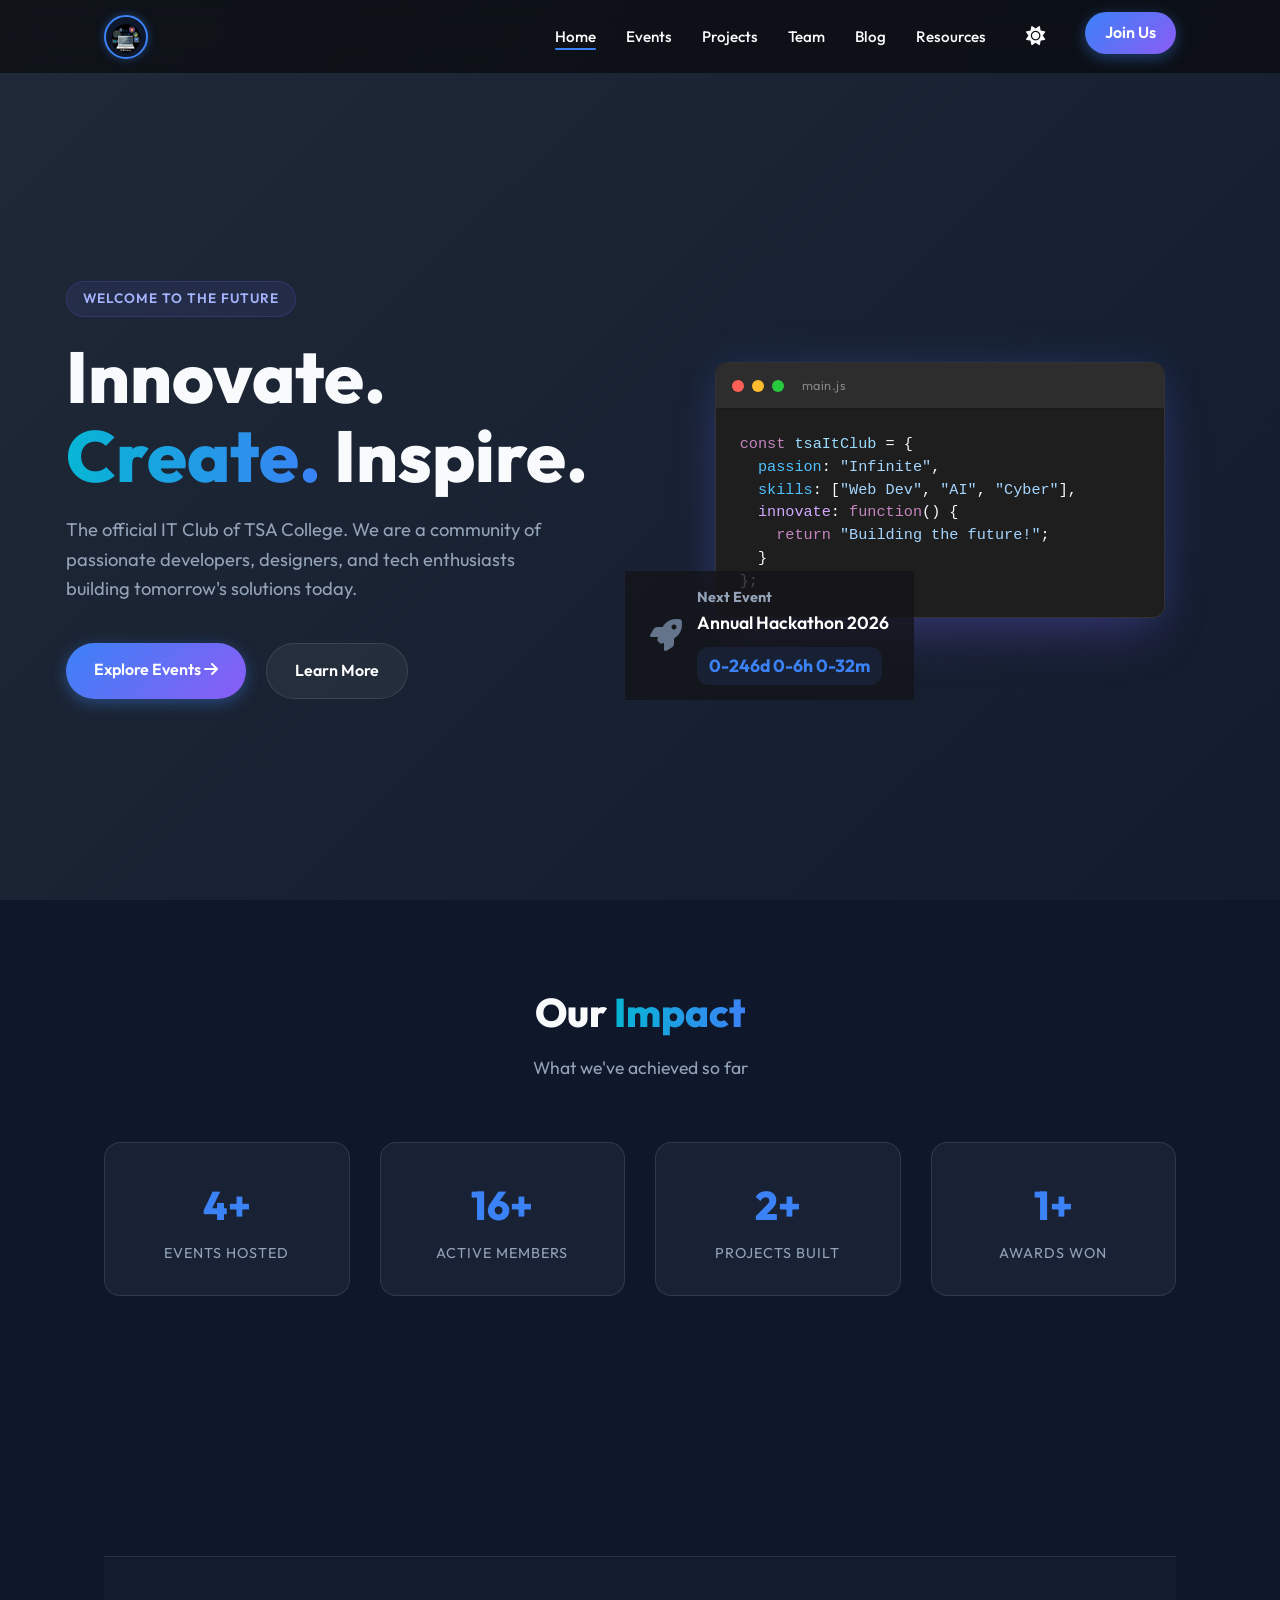
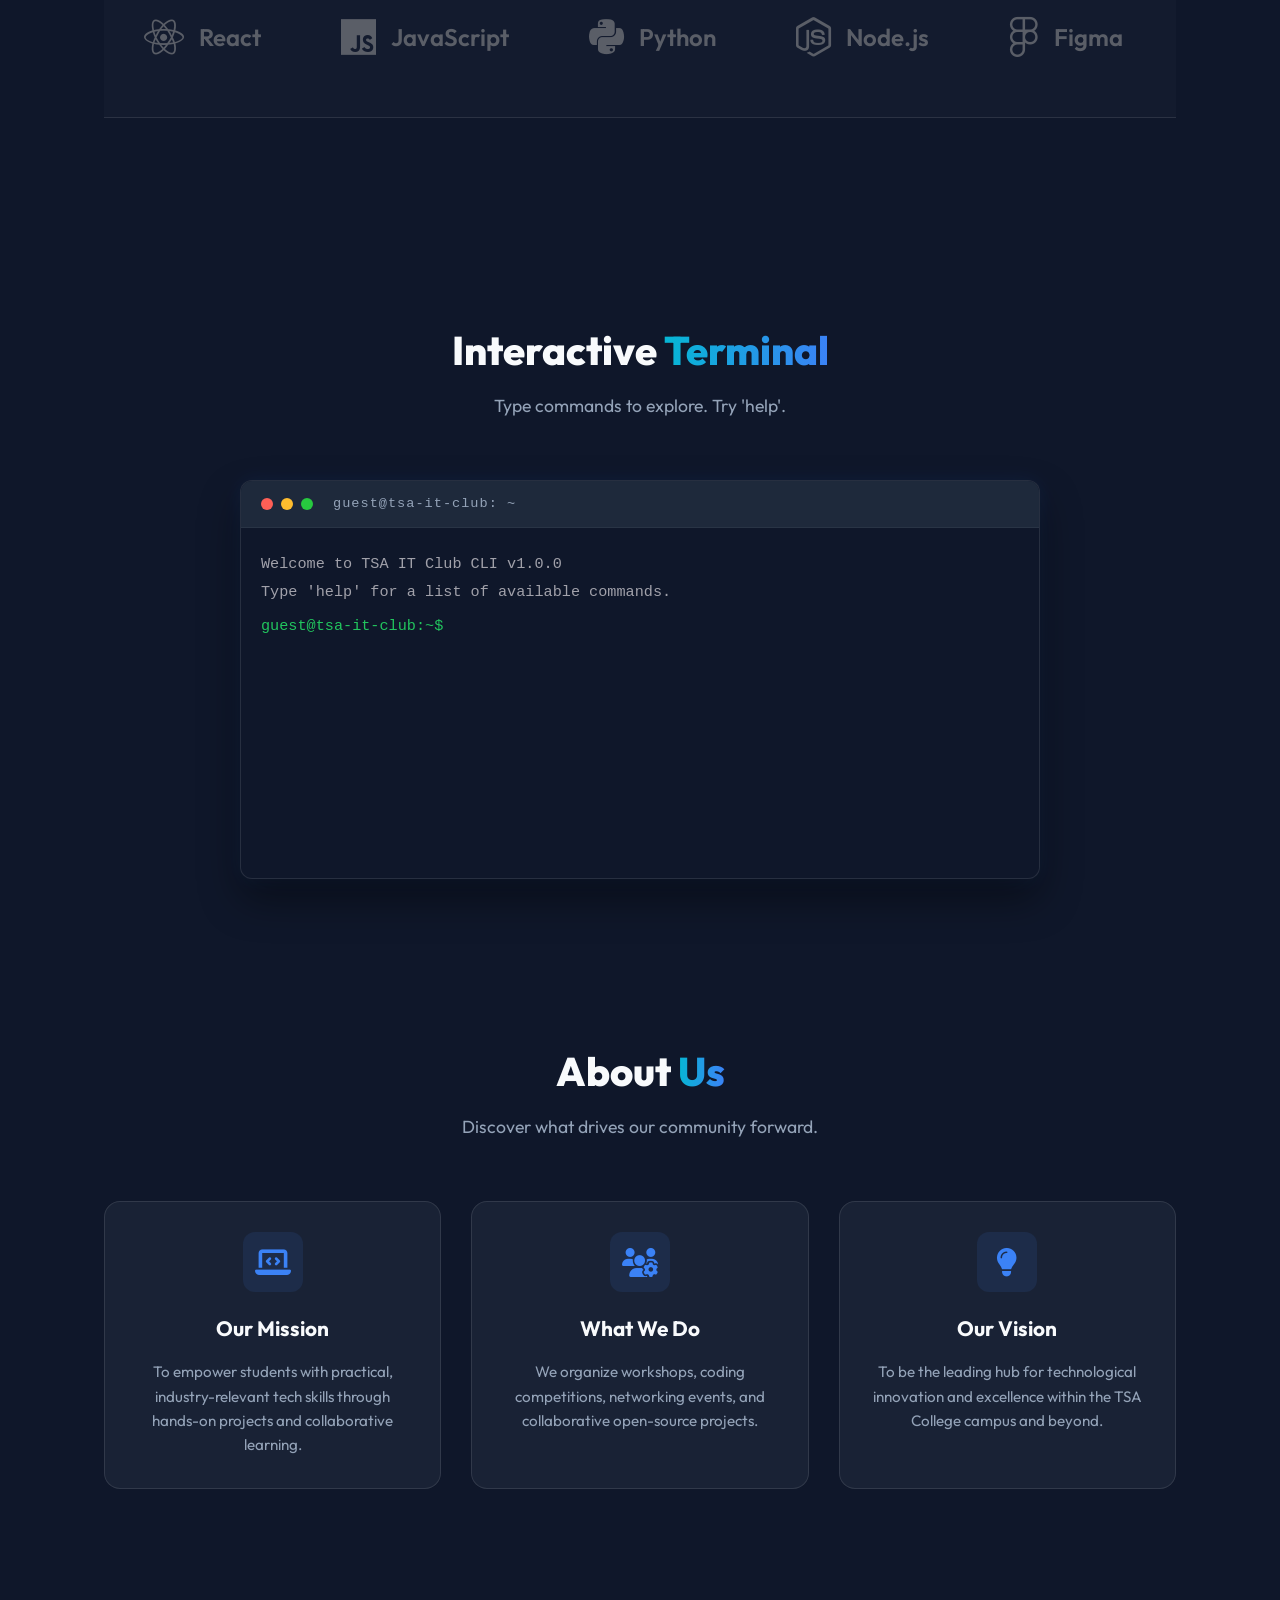
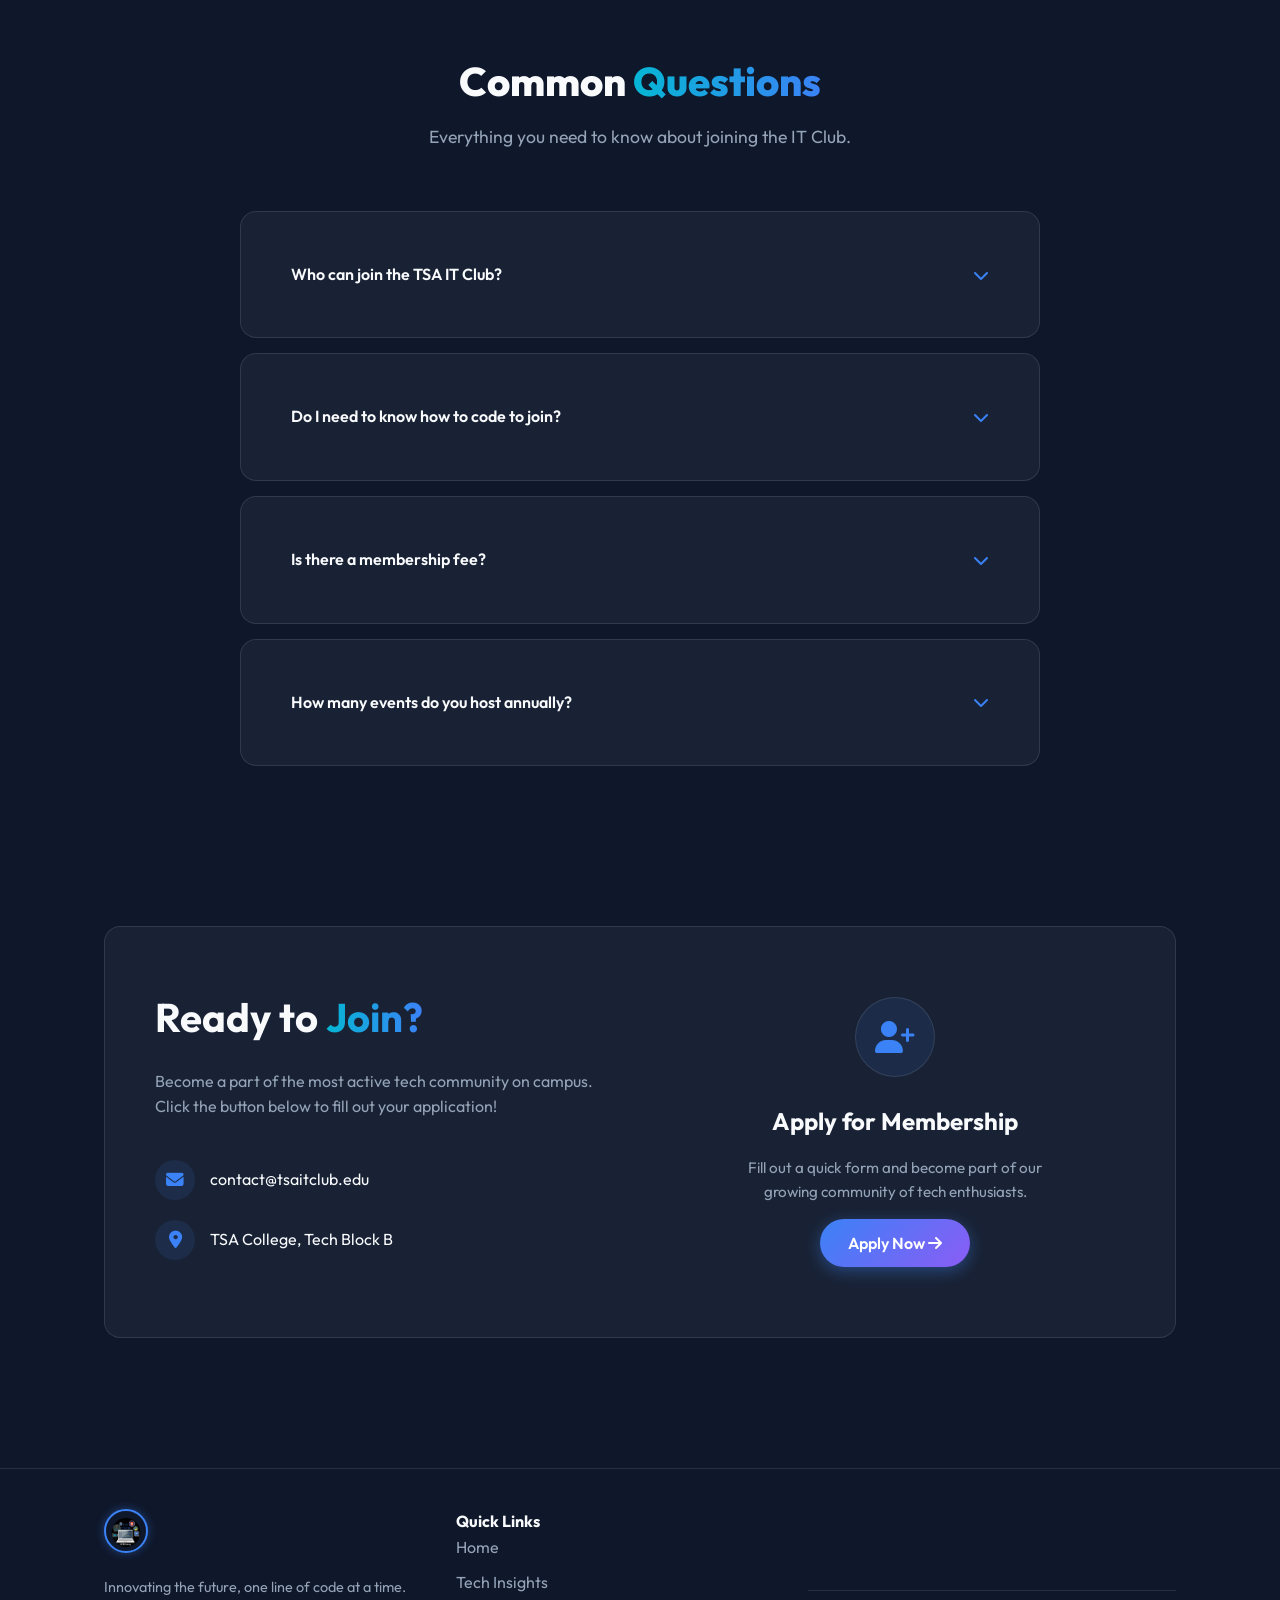
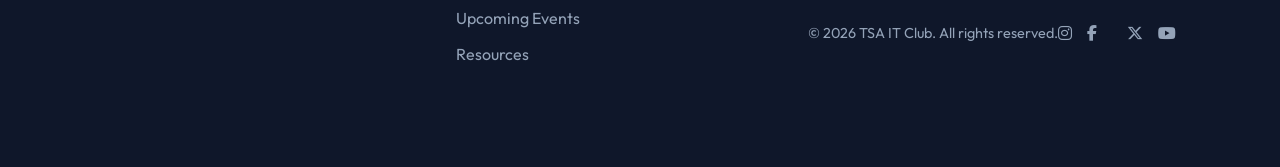
==== commit bb11949f: "made the css more fluent and updated mobile ui also made it so that it is easy to sync data from the" ====
--- a/index.html
+++ b/index.html
@@ -1,684 +1,700 @@
 <!doctype html>
 <html lang="en">
-
-<head>
-  <meta charset="UTF-8" />
-  <meta name="viewport" content="width=device-width, initial-scale=1.0" />
-  <meta name="description" content="Official website of the TSA IT Club. Join us to learn, build, and innovate." />
-  <title>TSA IT Club</title>
-  <link rel="icon" type="image/png" href="images/logo.png" />
-  <link rel="stylesheet" href="css/style.css" />
-  <link href="https://fonts.googleapis.com/css2?family=Outfit:wght@300;400;500;600;800&display=swap" rel="stylesheet" />
-  <!-- Font Awesome for icons -->
-  <link rel="stylesheet" href="https://cdnjs.cloudflare.com/ajax/libs/font-awesome/6.4.0/css/all.min.css" />
-  <link rel="stylesheet" href="css/chatbot.css" />
-</head>
-
-<body>
-  <!-- Premium Pre-loader -->
-  <div id="preloader">
-    <div class="loader-content">
-      <div class="loader-logo">
-        <i class="fa-solid fa-code"></i>
-      </div>
-      <h2>TSA <span class="gradient-text">IT Club</span></h2>
-      <div class="loader-bar"></div>
+  <head>
+    <meta charset="UTF-8" />
+    <meta name="viewport" content="width=device-width, initial-scale=1.0" />
+    <meta
+      name="description"
+      content="Official website of the TSA IT Club. Join us to learn, build, and innovate."
+    />
+    <title>TSA IT Club</title>
+    <link rel="icon" type="image/png" href="images/logo.png" />
+    <link rel="stylesheet" href="css/style.css" />
+    <link
+      href="https://fonts.googleapis.com/css2?family=Outfit:wght@300;400;500;600;800&display=swap"
+      rel="stylesheet"
+    />
+    <!-- Font Awesome for icons -->
+    <link
+      rel="stylesheet"
+      href="https://cdnjs.cloudflare.com/ajax/libs/font-awesome/6.4.0/css/all.min.css"
+    />
+  </head>
+
+  <body>
+    <!-- Premium Pre-loader -->
+    <div id="preloader">
+      <div class="loader-content">
+        <div class="loader-logo">
+          <i class="fa-solid fa-code"></i>
+        </div>
+        <h2>TSA <span class="gradient-text">IT Club</span></h2>
+        <div class="loader-bar"></div>
+      </div>
     </div>
-  </div>
-
-  <!-- Background Elements -->
-  <div class="glow-container">
-    <div class="glow-orb orb-1"></div>
-    <div class="glow-orb orb-2"></div>
-  </div>
-
-  <!-- Navigation -->
-  <nav id="navbar">
-    <div class="nav-content">
-      <a href="#" class="logo">
-        <img src="images/logo.png" alt="TSA IT Club Logo" class="club-logo-img" />
-      </a>
-      <ul class="nav-links">
-        <li><a href="index.html" class="active-page">Home</a></li>
-        <li><a href="events.html">Events</a></li>
-        <li><a href="projects.html">Projects</a></li>
-        <li><a href="team.html">Team</a></li>
-        <li><a href="blog.html">Blog</a></li>
-        <li><a href="resources.html">Resources</a></li>
-        <li>
-          <button id="theme-toggle" class="theme-btn" aria-label="Toggle Dark/Light Mode">
-            <i class="fa-solid fa-sun"></i>
-          </button>
-        </li>
-        <li>
-          <button class="btn-primary-sm" data-modal="join-modal">Join Us</button>
-        </li>
-      </ul>
-      <div class="hamburger" role="button" tabindex="0" aria-label="Toggle Navigation Menu">
-        <i class="fa-solid fa-bars"></i>
-      </div>
+
+    <!-- Background Elements -->
+    <div class="glow-container">
+      <div class="glow-orb orb-1"></div>
+      <div class="glow-orb orb-2"></div>
     </div>
-  </nav>
-
-  <!-- Hero Section -->
-  <section id="home" class="hero">
-    <div class="hero-content fade-in-up">
-      <div class="badge">Welcome to the future</div>
-      <h1>
-        Innovate. <br /><span class="gradient-text">Create.</span> Inspire.
-      </h1>
-      <p>
-        The official IT Club of TSA College. We are a community of passionate
-        developers, designers, and tech enthusiasts building tomorrow's
-        solutions today.
-      </p>
-      <div class="hero-btns">
-        <a href="events.html" class="btn-primary">Explore Events <i class="fa-solid fa-arrow-right"></i></a>
-        <a href="#about" class="btn-secondary">Learn More</a>
-      </div>
-    </div>
-    <div class="hero-visual fade-in">
-      <div class="glass-card main-card">
-        <div class="card-header">
-          <span class="dot red"></span>
-          <span class="dot yellow"></span>
-          <span class="dot green"></span>
-        </div>
-        <div class="card-body">
-          <pre><code><span class="keyword">const</span> <span class="variable">tsaItClub</span> = {
+
+    <!-- Navigation -->
+    <nav id="navbar">
+      <div class="nav-content">
+        <a href="#" class="logo">
+          <img src="images/logo.png" alt="TSA IT Club Logo" class="club-logo-img" />
+        </a>
+        <ul class="nav-links">
+          <li><a href="index.html" class="active-page">Home</a></li>
+          <li><a href="events.html">Events</a></li>
+          <li><a href="projects.html">Projects</a></li>
+          <li><a href="team.html">Team</a></li>
+          <li><a href="blog.html">Blog</a></li>
+          <li><a href="resources.html">Resources</a></li>
+          <li>
+            <button
+              id="theme-toggle"
+              class="theme-btn"
+              aria-label="Toggle Dark/Light Mode"
+            >
+              <i class="fa-solid fa-sun"></i>
+            </button>
+          </li>
+          <li><a href="#contact" class="btn-primary-sm">Join Us</a></li>
+        </ul>
+        <div
+          class="hamburger"
+          role="button"
+          tabindex="0"
+          aria-label="Toggle Navigation Menu"
+        >
+          <i class="fa-solid fa-bars"></i>
+        </div>
+      </div>
+    </nav>
+
+    <!-- Hero Section -->
+    <section id="home" class="hero">
+      <div class="hero-content fade-in-up">
+        <div class="badge">Welcome to the future</div>
+        <h1>
+          Innovate. <br /><span class="gradient-text">Create.</span> Inspire.
+        </h1>
+        <p>
+          The official IT Club of TSA College. We are a community of passionate
+          developers, designers, and tech enthusiasts building tomorrow's
+          solutions today.
+        </p>
+        <div class="hero-btns">
+          <a href="events.html" class="btn-primary"
+            >Explore Events <i class="fa-solid fa-arrow-right"></i
+          ></a>
+          <a href="#about" class="btn-secondary">Learn More</a>
+        </div>
+      </div>
+      <div class="hero-visual fade-in">
+        <div class="glass-card main-card">
+          <div class="card-header">
+            <span class="dot red"></span>
+            <span class="dot yellow"></span>
+            <span class="dot green"></span>
+          </div>
+          <div class="card-body">
+            <pre><code><span class="keyword">const</span> <span class="variable">tsaItClub</span> = {
   <span class="property">passion</span>: <span class="string">"Infinite"</span>,
   <span class="property">skills</span>: [<span class="string">"Web Dev"</span>, <span class="string">"AI"</span>, <span class="string">"Cyber"</span>],
   <span class="method">innovate</span>: <span class="keyword">function</span>() {
     <span class="keyword">return</span> <span class="string">"Building the future!"</span>;
   }
 };</code></pre>
-        </div>
-      </div>
-      <div class="glass-card floating-card" id="next-event-card">
-        <i class="fa-solid fa-rocket"></i>
-        <div>
-          <h4>Next Event</h4>
-          <p id="next-event-title">Loading...</p>
-          <div id="countdown" class="countdown-timer">
-            <span id="days">00</span>d <span id="hours">00</span>h
-            <span id="minutes">00</span>m
-          </div>
-        </div>
+          </div>
+        </div>
+        <div class="glass-card floating-card" id="next-event-card">
+          <i class="fa-solid fa-rocket"></i>
+          <div>
+            <h4>Next Event</h4>
+            <p id="next-event-title">Loading...</p>
+            <div id="countdown" class="countdown-timer">
+              <span id="days">00</span>d <span id="hours">00</span>h
+              <span id="minutes">00</span>m
+            </div>
+          </div>
+        </div>
+      </div>
+    </section>
+
+    <!-- Our Impact (Stats) Section -->
+    <section id="impact" class="section">
+      <div class="section-header reveal">
+        <h2>Our <span class="gradient-text">Impact</span></h2>
+        <p>What we've achieved so far</p>
+      </div>
+      <div class="stats-container reveal-stagger">
+        <div class="stat-card glass-panel">
+          <h3 class="stat-number" data-target="50">0</h3>
+          <p>Events Hosted</p>
+        </div>
+        <div class="stat-card glass-panel">
+          <h3 class="stat-number" data-target="200">0</h3>
+          <p>Active Members</p>
+        </div>
+        <div class="stat-card glass-panel">
+          <h3 class="stat-number" data-target="20">0</h3>
+          <p>Projects Built</p>
+        </div>
+        <div class="stat-card glass-panel">
+          <h3 class="stat-number" data-target="5">0</h3>
+          <p>Awards Won</p>
+        </div>
+      </div>
+    </section>
+
+    <!-- Tech Stack Section -->
+    <section class="section">
+      <div class="tech-stack-section reveal">
+        <div class="marquee">
+          <!-- Duplicate for seamless scroll -->
+          <div class="marquee-item">
+            <i class="fa-brands fa-react"></i> React
+          </div>
+          <div class="marquee-item">
+            <i class="fa-brands fa-js"></i> JavaScript
+          </div>
+          <div class="marquee-item">
+            <i class="fa-brands fa-python"></i> Python
+          </div>
+          <div class="marquee-item">
+            <i class="fa-brands fa-node-js"></i> Node.js
+          </div>
+          <div class="marquee-item">
+            <i class="fa-brands fa-figma"></i> Figma
+          </div>
+          <div class="marquee-item">
+            <i class="fa-solid fa-database"></i> SQL/NoSQL
+          </div>
+          <div class="marquee-item">
+            <i class="fa-brands fa-docker"></i> Docker
+          </div>
+          <div class="marquee-item">
+            <i class="fa-brands fa-git-alt"></i> Git
+          </div>
+          <!-- Duplicate -->
+          <div class="marquee-item">
+            <i class="fa-brands fa-react"></i> React
+          </div>
+          <div class="marquee-item">
+            <i class="fa-brands fa-js"></i> JavaScript
+          </div>
+          <div class="marquee-item">
+            <i class="fa-brands fa-python"></i> Python
+          </div>
+          <div class="marquee-item">
+            <i class="fa-brands fa-node-js"></i> Node.js
+          </div>
+          <div class="marquee-item">
+            <i class="fa-brands fa-figma"></i> Figma
+          </div>
+          <div class="marquee-item">
+            <i class="fa-solid fa-database"></i> SQL/NoSQL
+          </div>
+          <div class="marquee-item">
+            <i class="fa-brands fa-docker"></i> Docker
+          </div>
+          <div class="marquee-item">
+            <i class="fa-brands fa-git-alt"></i> Git
+          </div>
+        </div>
+      </div>
+    </section>
+
+    <!-- Terminal Emulator Section -->
+    <section id="terminal-section" class="section">
+      <div class="section-header reveal">
+        <h2>Interactive <span class="gradient-text">Terminal</span></h2>
+        <p>Type commands to explore. Try 'help'.</p>
+      </div>
+
+      <div class="terminal-container reveal">
+        <div class="terminal-header">
+          <div class="mac-dots">
+            <span class="dot red"></span>
+            <span class="dot yellow"></span>
+            <span class="dot green"></span>
+          </div>
+          <div class="terminal-title">guest@tsa-it-club: ~</div>
+        </div>
+        <div class="terminal-body" id="terminal-body">
+          <div class="terminal-output">
+            <p class="term-system">Welcome to TSA IT Club CLI v1.0.0</p>
+            <p class="term-system">
+              Type 'help' for a list of available commands.
+            </p>
+          </div>
+          <div class="terminal-input-line">
+            <span class="prompt">guest@tsa-it-club:~$</span>
+            <input
+              type="text"
+              id="terminal-input"
+              autocomplete="off"
+              spellcheck="false"
+            />
+          </div>
+        </div>
+      </div>
+    </section>
+
+    <!-- About Section -->
+    <section id="about" class="section">
+      <div class="section-header reveal">
+        <h2>About <span class="gradient-text">Us</span></h2>
+        <p>Discover what drives our community forward.</p>
+      </div>
+      <div class="about-grid reveal">
+        <div class="about-card glass-panel" data-modal="mission-modal">
+          <div class="icon-box"><i class="fa-solid fa-laptop-code"></i></div>
+          <h3>Our Mission</h3>
+          <p>
+            To empower students with practical, industry-relevant tech skills
+            through hands-on projects and collaborative learning.
+          </p>
+        </div>
+        <div class="about-card glass-panel" data-modal="whatwedo-modal">
+          <div class="icon-box"><i class="fa-solid fa-users-gear"></i></div>
+          <h3>What We Do</h3>
+          <p>
+            We organize workshops, coding competitions, networking events, and
+            collaborative open-source projects.
+          </p>
+        </div>
+        <div class="about-card glass-panel" data-modal="vision-modal">
+          <div class="icon-box"><i class="fa-solid fa-lightbulb"></i></div>
+          <h3>Our Vision</h3>
+          <p>
+            To be the leading hub for technological innovation and excellence
+            within the TSA College campus and beyond.
+          </p>
+        </div>
+      </div>
+    </section>
+
+    <!-- FAQ Section -->
+    <section id="faq" class="section">
+      <div class="section-header reveal">
+        <h2>Common <span class="gradient-text">Questions</span></h2>
+        <p>Everything you need to know about joining the IT Club.</p>
+      </div>
+      <div class="faq-container reveal">
+        <div class="faq-item glass-panel">
+          <div class="faq-question">
+            <span>Who can join the TSA IT Club?</span>
+            <i class="fa-solid fa-chevron-down"></i>
+          </div>
+          <div class="faq-answer">
+            Any student of TSA College with a passion for technology can join!
+            We welcome all skill levels, from complete beginners to advanced
+            developers.
+          </div>
+        </div>
+        <div class="faq-item glass-panel">
+          <div class="faq-question">
+            <span>Do I need to know how to code to join?</span>
+            <i class="fa-solid fa-chevron-down"></i>
+          </div>
+          <div class="faq-answer">
+            Not at all! We have departments for Graphic Designing, Video
+            Editing, and Event Management too. Plus, we provide workshops to
+            help you learn coding from scratch.
+          </div>
+        </div>
+        <div class="faq-item glass-panel">
+          <div class="faq-question">
+            <span>Is there a membership fee?</span>
+            <i class="fa-solid fa-chevron-down"></i>
+          </div>
+          <div class="faq-answer">
+            Membership is currently free for all TSA students. Some specialized
+            workshops or external hackathons might have nominal registration
+            costs.
+          </div>
+        </div>
+        <div class="faq-item glass-panel">
+          <div class="faq-question">
+            <span>How many events do you host annually?</span>
+            <i class="fa-solid fa-chevron-down"></i>
+          </div>
+          <div class="faq-answer">
+            We host at least 5 major events every year, including our flagship
+            Hackathon, Tech-Talks with industry experts, and monthly coding
+            challenges.
+          </div>
+        </div>
+      </div>
+    </section>
+
+    <!-- Contact & Footer -->
+    <section id="contact" class="section">
+      <div class="contact-container glass-panel reveal">
+        <div class="contact-info">
+          <h2>Ready to <span class="gradient-text">Join?</span></h2>
+          <p>
+            Become a part of the most active tech community on campus. Click the
+            button below to fill out your application!
+          </p>
+          <div class="info-items">
+            <div class="info-item">
+              <i class="fa-solid fa-envelope"></i>
+              <a href="mailto:contact@tsaitclub.edu" style="color:inherit;text-decoration:none;">contact@tsaitclub.edu</a>
+            </div>
+            <div class="info-item">
+              <i class="fa-solid fa-location-dot"></i>
+              <span>TSA College, Tech Block B</span>
+            </div>
+          </div>
+        </div>
+        <div class="join-cta">
+          <div class="join-cta-icon"><i class="fa-solid fa-user-plus"></i></div>
+          <h3>Apply for Membership</h3>
+          <p>
+            Fill out a quick form and become part of our growing community of
+            tech enthusiasts.
+          </p>
+          <button
+            id="open-join-modal"
+            class="btn-primary"
+            data-modal="join-modal"
+          >
+            Apply Now <i class="fa-solid fa-arrow-right"></i>
+          </button>
+        </div>
+      </div>
+    </section>
+
+    <footer>
+      <div class="footer-content">
+        <div class="footer-sections">
+          <div class="footer-brand">
+            <img src="images/logo.png" alt="TSA IT Club Logo" class="club-logo-img" />
+            <p>Innovating the future, one line of code at a time.</p>
+          </div>
+          <div class="footer-links">
+            <h4>Quick Links</h4>
+            <ul>
+              <li><a href="index.html">Home</a></li>
+              <li><a href="blog.html">Tech Insights</a></li>
+              <li><a href="events.html">Upcoming Events</a></li>
+              <li><a href="resources.html">Resources</a></li>
+            </ul>
+          </div>
+        </div>
+        <div class="footer-bottom">
+          <p>&copy; 2026 TSA IT Club. All rights reserved.</p>
+          <div class="footer-social">
+            <a href="#" aria-label="Instagram"><i class="fa-brands fa-instagram"></i></a>
+            <a href="#" aria-label="Facebook"><i class="fa-brands fa-facebook-f"></i></a>
+            <a href="#" aria-label="TikTok"><i class=\"fa-brands fa-tiktok\"></i></a>
+            <a href="#" aria-label="X (Twitter)"><i class="fa-brands fa-x-twitter"></i></a>
+            <a href="#" aria-label="YouTube"><i class="fa-brands fa-youtube"></i></a>
+          </div>
+        </div>
+      </div>
+    </footer>
+
+    <!-- Modals -->
+    <!-- Join Us Modal (Multi-Step Wizard) -->
+    <div class="modal-overlay" id="join-modal">
+      <div class="modal-content join-modal-content">
+        <button class="modal-close" aria-label="Close Modal">
+          <i class="fa-solid fa-xmark"></i>
+        </button>
+        <div class="join-modal-header">
+          <i class="fa-solid fa-user-plus modal-icon"></i>
+          <h3>Join <span class="gradient-text">IT Club</span></h3>
+          <p>Start your journey with us.</p>
+        </div>
+
+        <!-- Progress Bar -->
+        <div class="wizard-progress">
+          <div class="progress-step active" data-step="1">1</div>
+          <div class="progress-line"></div>
+          <div class="progress-step" data-step="2">2</div>
+          <div class="progress-line"></div>
+          <div class="progress-step" data-step="3">3</div>
+        </div>
+
+        <form
+          id="join-form"
+          action="https://formspree.io/f/meelwjol"
+          method="POST"
+        >
+          <!-- Step 1: Personal Details -->
+          <div class="form-step active" id="step-1">
+            <div class="input-group">
+              <i class="fa-solid fa-user"></i>
+              <input type="text" name="name" placeholder="Full Name" required />
+            </div>
+            <div class="input-group">
+              <i class="fa-solid fa-envelope"></i>
+              <input
+                type="email"
+                name="email"
+                placeholder="Email Address"
+                required
+              />
+            </div>
+            <div class="input-group">
+              <i class="fa-brands fa-whatsapp"></i>
+              <input
+                type="tel"
+                name="phone"
+                placeholder="Phone / WhatsApp Number"
+                required
+              />
+            </div>
+            <div class="wizard-btn-group">
+              <button type="button" class="btn-primary btn-next">
+                Next <i class="fa-solid fa-arrow-right"></i>
+              </button>
+            </div>
+          </div>
+
+          <!-- Step 2: Technical Skills -->
+          <div class="form-step" id="step-2">
+            <div class="input-group">
+              <i class="fa-solid fa-code"></i>
+              <select name="primary_interest" required>
+                <option value="" disabled selected>Primary Interest</option>
+                <option value="frontend">Frontend Web Dev</option>
+                <option value="backend">Backend & APIs</option>
+                <option value="cyber">Cybersecurity</option>
+                <option value="ai">AI / Machine Learning</option>
+                <option value="other">Other / Learning</option>
+              </select>
+            </div>
+            <div class="input-group">
+              <i class="fa-solid fa-layer-group"></i>
+              <select name="experience_level" required>
+                <option value="" disabled selected>Experience Level</option>
+                <option value="beginner">Beginner (No experience)</option>
+                <option value="intermediate">
+                  Intermediate (Some projects)
+                </option>
+                <option value="advanced">Advanced (Highly skilled)</option>
+              </select>
+            </div>
+            <div class="wizard-btn-group">
+              <button type="button" class="btn-secondary btn-prev">
+                <i class="fa-solid fa-arrow-left"></i> Previous
+              </button>
+              <button type="button" class="btn-primary btn-next">
+                Next <i class="fa-solid fa-arrow-right"></i>
+              </button>
+            </div>
+          </div>
+
+          <!-- Step 3: Motivation & Submit -->
+          <div class="form-step" id="step-3">
+            <div class="input-group">
+              <i
+                class="fa-solid fa-comment-dots"
+                style="align-self: flex-start; margin-top: 15px"
+              ></i>
+              <textarea
+                name="motivation"
+                placeholder="Why do you want to join? (Optional)"
+              ></textarea>
+            </div>
+            <div class="wizard-btn-group">
+              <button type="button" class="btn-secondary btn-prev">
+                <i class="fa-solid fa-arrow-left"></i> Previous
+              </button>
+              <button type="submit" class="btn-primary">
+                Submit Application <i class="fa-solid fa-paper-plane"></i>
+              </button>
+            </div>
+          </div>
+        </form>
       </div>
     </div>
-  </section>
-
-  <!-- Our Impact (Stats) Section -->
-  <section id="impact" class="section">
-    <div class="section-header reveal">
-      <h2>Our <span class="gradient-text">Impact</span></h2>
-      <p>What we've achieved so far</p>
-    </div>
-    <div class="stats-container reveal-stagger">
-      <div class="stat-card glass-panel">
-        <h3 class="stat-number" data-target="50">0</h3>
-        <p>Events Hosted</p>
-      </div>
-      <div class="stat-card glass-panel">
-        <h3 class="stat-number" data-target="200">0</h3>
-        <p>Active Members</p>
-      </div>
-      <div class="stat-card glass-panel">
-        <h3 class="stat-number" data-target="20">0</h3>
-        <p>Projects Built</p>
-      </div>
-      <div class="stat-card glass-panel">
-        <h3 class="stat-number" data-target="5">0</h3>
-        <p>Awards Won</p>
-      </div>
-    </div>
-  </section>
-
-  <!-- Tech Stack Section -->
-  <section class="section">
-    <div class="tech-stack-section reveal">
-      <div class="marquee">
-        <!-- Duplicate for seamless scroll -->
-        <div class="marquee-item">
-          <i class="fa-brands fa-react"></i> React
-        </div>
-        <div class="marquee-item">
-          <i class="fa-brands fa-js"></i> JavaScript
-        </div>
-        <div class="marquee-item">
-          <i class="fa-brands fa-python"></i> Python
-        </div>
-        <div class="marquee-item">
-          <i class="fa-brands fa-node-js"></i> Node.js
-        </div>
-        <div class="marquee-item">
-          <i class="fa-brands fa-figma"></i> Figma
-        </div>
-        <div class="marquee-item">
-          <i class="fa-solid fa-database"></i> SQL/NoSQL
-        </div>
-        <div class="marquee-item">
-          <i class="fa-brands fa-docker"></i> Docker
-        </div>
-        <div class="marquee-item">
-          <i class="fa-brands fa-git-alt"></i> Git
-        </div>
-        <!-- Duplicate -->
-        <div class="marquee-item">
-          <i class="fa-brands fa-react"></i> React
-        </div>
-        <div class="marquee-item">
-          <i class="fa-brands fa-js"></i> JavaScript
-        </div>
-        <div class="marquee-item">
-          <i class="fa-brands fa-python"></i> Python
-        </div>
-        <div class="marquee-item">
-          <i class="fa-brands fa-node-js"></i> Node.js
-        </div>
-        <div class="marquee-item">
-          <i class="fa-brands fa-figma"></i> Figma
-        </div>
-        <div class="marquee-item">
-          <i class="fa-solid fa-database"></i> SQL/NoSQL
-        </div>
-        <div class="marquee-item">
-          <i class="fa-brands fa-docker"></i> Docker
-        </div>
-        <div class="marquee-item">
-          <i class="fa-brands fa-git-alt"></i> Git
-        </div>
-      </div>
-    </div>
-  </section>
-
-  <!-- Terminal Emulator Section -->
-  <section id="terminal-section" class="section">
-    <div class="section-header reveal">
-      <h2>Interactive <span class="gradient-text">Terminal</span></h2>
-      <p>Type commands to explore. Try 'help'.</p>
-    </div>
-
-    <div class="terminal-container reveal">
-      <div class="terminal-header">
-        <div class="mac-dots">
-          <span class="dot red"></span>
-          <span class="dot yellow"></span>
-          <span class="dot green"></span>
-        </div>
-        <div class="terminal-title">guest@tsa-it-club: ~</div>
-      </div>
-      <div class="terminal-body" id="terminal-body">
-        <div class="terminal-output">
-          <p class="term-system">Welcome to TSA IT Club CLI v1.0.0</p>
-          <p class="term-system">
-            Type 'help' for a list of available commands.
-          </p>
-        </div>
-        <div class="terminal-input-line">
-          <span class="prompt">guest@tsa-it-club:~$</span>
-          <input type="text" id="terminal-input" autocomplete="off" spellcheck="false" />
-        </div>
-      </div>
-    </div>
-  </section>
-
-  <!-- About Section -->
-  <section id="about" class="section">
-    <div class="section-header reveal">
-      <h2>About <span class="gradient-text">Us</span></h2>
-      <p>Discover what drives our community forward.</p>
-    </div>
-    <div class="about-grid reveal">
-      <div class="about-card glass-panel" data-modal="mission-modal">
-        <div class="icon-box"><i class="fa-solid fa-laptop-code"></i></div>
-        <h3>Our Mission</h3>
+
+    <!-- Modals -->
+    <div class="modal-overlay" id="mission-modal">
+      <div class="modal-content">
+        <button class="modal-close" aria-label="Close Modal">
+          <i class="fa-solid fa-xmark"></i>
+        </button>
+        <i class="fa-solid fa-laptop-code modal-icon"></i>
+        <h3>Our <span class="gradient-text">Mission</span></h3>
+
         <p>
           To empower students with practical, industry-relevant tech skills
-          through hands-on projects and collaborative learning.
+          through hands-on projects and collaborative learning. We bridge the
+          gap between theoretical knowledge and real-world application.
         </p>
-      </div>
-      <div class="about-card glass-panel" data-modal="whatwedo-modal">
-        <div class="icon-box"><i class="fa-solid fa-users-gear"></i></div>
-        <h3>What We Do</h3>
+
+        <h4>The Core Philosophy</h4>
         <p>
-          We organize workshops, coding competitions, networking events, and
-          collaborative open-source projects.
+          At TSA IT Club, we believe that the best way to learn technology is by
+          building it. Traditional classroom theory is essential, but
+          constructing real projects alongside peers is where true mastery
+          happens.
         </p>
-      </div>
-      <div class="about-card glass-panel" data-modal="vision-modal">
-        <div class="icon-box"><i class="fa-solid fa-lightbulb"></i></div>
-        <h3>Our Vision</h3>
+
+        <div class="highlight-box">
+          <p>
+            <strong>Did you know?</strong> Over 80% of our active members secure
+            internships before their final year, thanks to the portfolio of
+            projects they build here.
+          </p>
+        </div>
+
+        <h4>Our Key Objectives</h4>
+        <ul>
+          <li>Provide hands-on coding experience through guided workshops.</li>
+          <li>
+            Foster a culture of continuous learning, peer-review, and
+            mentorship.
+          </li>
+          <li>
+            Connect students with industry professionals via seminars and
+            networking events.
+          </li>
+          <li>Promote open-source contributions and global collaboration.</li>
+        </ul>
+      </div>
+    </div>
+
+    <div class="modal-overlay" id="whatwedo-modal">
+      <div class="modal-content">
+        <button class="modal-close" aria-label="Close Modal">
+          <i class="fa-solid fa-xmark"></i>
+        </button>
+        <i class="fa-solid fa-users-gear modal-icon"></i>
+        <h3>What We <span class="gradient-text">Do</span></h3>
+
+        <p>
+          We organize various activities throughout the academic year to keep
+          our members engaged and up-to-date with the latest tech trends. Our
+          calendar is packed with opportunities to grow.
+        </p>
+
+        <h4>Technical Workshops</h4>
+        <p>
+          Every week, our senior members and guest speakers host deep-dive
+          sessions. Topics include:
+        </p>
+        <ul>
+          <li>Modern Web Development (React, Node.js, Next.js)</li>
+          <li>Artificial Intelligence and Machine Learning basics</li>
+          <li>
+            Cybersecurity fundamentals and capture-the-flag (CTF) strategies
+          </li>
+          <li>Cloud computing and deployment (AWS, Docker)</li>
+        </ul>
+
+        <h4>Competitions & Hackathons</h4>
+        <p>
+          We host the annual <strong>TSA Hackathon</strong>, a 48-hour coding
+          marathon where students solve real-world problems. We also organize
+          monthly algorithmic coding challenges to prepare students for
+          technical interviews.
+        </p>
+
+        <div class="highlight-box">
+          <p>
+            Join our Slack channel to participate in the "Bug of the Week"
+            bounty and win club merchandise!
+          </p>
+        </div>
+      </div>
+    </div>
+
+    <div class="modal-overlay" id="vision-modal">
+      <div class="modal-content">
+        <button class="modal-close" aria-label="Close Modal">
+          <i class="fa-solid fa-xmark"></i>
+        </button>
+        <i class="fa-solid fa-lightbulb modal-icon"></i>
+        <h3>Our <span class="gradient-text">Vision</span></h3>
+
         <p>
           To be the leading hub for technological innovation and excellence
-          within the TSA College campus and beyond.
+          within the TSA College campus and beyond, producing top-tier tech
+          talent ready for the global market.
         </p>
+
+        <h4>Looking to the Future</h4>
+        <p>
+          We see a future where every student, regardless of their background,
+          has the resources, mentorship, and community support to turn their
+          innovative ideas into reality. By 2030, we aim to establish a
+          fully-funded student startup incubator.
+        </p>
+
+        <h4>Community Impact</h4>
+        <ul>
+          <li>Building software solutions for local college departments.</li>
+          <li>Hosting tech-literacy campaigns for non-engineering students.</li>
+          <li>
+            Creating a permanent alumni network for ongoing career support.
+          </li>
+        </ul>
+
+        <div class="highlight-box">
+          <p>
+            <strong>Join the Vision:</strong> We are actively looking for
+            visionary students to lead our upcoming AI Research Division.
+            Contact the core committee if interested!
+          </p>
+        </div>
       </div>
     </div>
-  </section>
-
-  <!-- FAQ Section -->
-  <section id="faq" class="section">
-    <div class="section-header reveal">
-      <h2>Common <span class="gradient-text">Questions</span></h2>
-      <p>Everything you need to know about joining the IT Club.</p>
-    </div>
-    <div class="faq-container reveal">
-      <div class="faq-item glass-panel">
-        <div class="faq-question">
-          <span>Who can join the TSA IT Club?</span>
-          <i class="fa-solid fa-chevron-down"></i>
-        </div>
-        <div class="faq-answer">
-          Any student of TSA College with a passion for technology can join!
-          We welcome all skill levels, from complete beginners to advanced
-          developers.
-        </div>
-      </div>
-      <div class="faq-item glass-panel">
-        <div class="faq-question">
-          <span>Do I need to know how to code to join?</span>
-          <i class="fa-solid fa-chevron-down"></i>
-        </div>
-        <div class="faq-answer">
-          Not at all! We have departments for Graphic Designing, Video
-          Editing, and Event Management too. Plus, we provide workshops to
-          help you learn coding from scratch.
-        </div>
-      </div>
-      <div class="faq-item glass-panel">
-        <div class="faq-question">
-          <span>Is there a membership fee?</span>
-          <i class="fa-solid fa-chevron-down"></i>
-        </div>
-        <div class="faq-answer">
-          Membership is currently free for all TSA students. Some specialized
-          workshops or external hackathons might have nominal registration
-          costs.
-        </div>
-      </div>
-      <div class="faq-item glass-panel">
-        <div class="faq-question">
-          <span>How many events do you host annually?</span>
-          <i class="fa-solid fa-chevron-down"></i>
-        </div>
-        <div class="faq-answer">
-          We host at least 5 major events every year, including our flagship
-          Hackathon, Tech-Talks with industry experts, and monthly coding
-          challenges.
-        </div>
-      </div>
-    </div>
-  </section>
-
-  <!-- Contact & Footer -->
-  <section id="contact" class="section">
-    <div class="contact-container glass-panel reveal">
-      <div class="contact-info">
-        <h2>Ready to <span class="gradient-text">Join?</span></h2>
-        <p>
-          Become a part of the most active tech community on campus. Click the
-          button below to fill out your application!
-        </p>
-        <div class="info-items">
-          <div class="info-item">
-            <i class="fa-solid fa-envelope"></i>
-            <a href="mailto:contact@tsaitclub.edu" style="color:inherit;text-decoration:none;">contact@tsaitclub.edu</a>
-          </div>
-          <div class="info-item">
-            <i class="fa-solid fa-location-dot"></i>
-            <span>TSA College, Tech Block B</span>
-          </div>
-        </div>
-      </div>
-      <div class="join-cta">
-        <div class="join-cta-icon"><i class="fa-solid fa-user-plus"></i></div>
-        <h3>Apply for Membership</h3>
-        <p>
-          Fill out a quick form and become part of our growing community of
-          tech enthusiasts.
-        </p>
-        <button id="open-join-modal" class="btn-primary" data-modal="join-modal">
-          Apply Now <i class="fa-solid fa-arrow-right"></i>
-        </button>
-      </div>
-    </div>
-  </section>
-
-  <footer>
-    <div class="footer-content">
-      <div class="footer-sections">
-        <div class="footer-brand">
-          <img src="images/logo.png" alt="TSA IT Club Logo" class="club-logo-img" />
-          <p>Innovating the future, one line of code at a time.</p>
-        </div>
-        <div class="footer-links">
-          <h4>Quick Links</h4>
-          <ul>
-            <li><a href="index.html">Home</a></li>
-            <li><a href="blog.html">Tech Insights</a></li>
-            <li><a href="events.html">Upcoming Events</a></li>
-            <li><a href="resources.html">Resources</a></li>
-          </ul>
-        </div>
-      </div>
-      <div class="footer-bottom">
-        <p>&copy; 2026 TSA IT Club. All rights reserved.</p>
-        <div class="footer-social">
-          <a href="#"><i class="fa-brands fa-instagram"></i></a>
-          <a href="#"><i class="fa-brands fa-discord"></i></a>
-          <a href="#"><i class="fa-brands fa-twitter"></i></a>
-        </div>
-      </div>
-    </div>
-  </footer>
-
-  <!-- Modals -->
-  <!-- Join Us Modal (Multi-Step Wizard) -->
-  <div class="modal-overlay" id="join-modal">
-    <div class="modal-content join-modal-content">
-      <button class="modal-close" aria-label="Close Modal">
-        <i class="fa-solid fa-xmark"></i>
-      </button>
-      <div class="join-modal-header">
-        <i class="fa-solid fa-user-plus modal-icon"></i>
-        <h3>Join <span class="gradient-text">IT Club</span></h3>
-        <p>Start your journey with us.</p>
-      </div>
-
-      <!-- Progress Bar -->
-      <div class="wizard-progress">
-        <div class="progress-step active" data-step="1">1</div>
-        <div class="progress-line"></div>
-        <div class="progress-step" data-step="2">2</div>
-        <div class="progress-line"></div>
-        <div class="progress-step" data-step="3">3</div>
-      </div>
-
-      <form id="join-form" action="https://formspree.io/f/meelwjol" method="POST">
-        <!-- Step 1: Personal Details -->
-        <div class="form-step active" id="step-1">
-          <div class="input-group">
-            <i class="fa-solid fa-user"></i>
-            <input type="text" name="name" placeholder="Full Name" required />
-          </div>
-          <div class="input-group">
-            <i class="fa-solid fa-envelope"></i>
-            <input type="email" name="email" placeholder="Email Address" required />
-          </div>
-          <div class="input-group">
-            <i class="fa-brands fa-whatsapp"></i>
-            <input type="tel" name="phone" placeholder="Phone / WhatsApp Number" required />
-          </div>
-          <div class="wizard-btn-group">
-            <button type="button" class="btn-primary btn-next">
-              Next <i class="fa-solid fa-arrow-right"></i>
-            </button>
-          </div>
-        </div>
-
-        <!-- Step 2: Technical Skills -->
-        <div class="form-step" id="step-2">
-          <div class="input-group">
-            <i class="fa-solid fa-code"></i>
-            <select name="primary_interest" required>
-              <option value="" disabled selected>Primary Interest</option>
-              <option value="frontend">Frontend Web Dev</option>
-              <option value="backend">Backend & APIs</option>
-              <option value="cyber">Cybersecurity</option>
-              <option value="ai">AI / Machine Learning</option>
-              <option value="other">Other / Learning</option>
-            </select>
-          </div>
-          <div class="input-group">
-            <i class="fa-solid fa-layer-group"></i>
-            <select name="experience_level" required>
-              <option value="" disabled selected>Experience Level</option>
-              <option value="beginner">Beginner (No experience)</option>
-              <option value="intermediate">
-                Intermediate (Some projects)
-              </option>
-              <option value="advanced">Advanced (Highly skilled)</option>
-            </select>
-          </div>
-          <div class="wizard-btn-group">
-            <button type="button" class="btn-secondary btn-prev">
-              <i class="fa-solid fa-arrow-left"></i> Previous
-            </button>
-            <button type="button" class="btn-primary btn-next">
-              Next <i class="fa-solid fa-arrow-right"></i>
-            </button>
-          </div>
-        </div>
-
-        <!-- Step 3: Motivation & Submit -->
-        <div class="form-step" id="step-3">
-          <div class="input-group">
-            <i class="fa-solid fa-comment-dots" style="align-self: flex-start; margin-top: 15px"></i>
-            <textarea name="motivation" placeholder="Why do you want to join? (Optional)"></textarea>
-          </div>
-          <div class="wizard-btn-group">
-            <button type="button" class="btn-secondary btn-prev">
-              <i class="fa-solid fa-arrow-left"></i> Previous
-            </button>
-            <button type="submit" class="btn-primary">
-              Submit Application <i class="fa-solid fa-paper-plane"></i>
-            </button>
-          </div>
-        </div>
-      </form>
-    </div>
-  </div>
-
-  <!-- Modals -->
-  <div class="modal-overlay" id="mission-modal">
-    <div class="modal-content">
-      <button class="modal-close" aria-label="Close Modal">
-        <i class="fa-solid fa-xmark"></i>
-      </button>
-      <i class="fa-solid fa-laptop-code modal-icon"></i>
-      <h3>Our <span class="gradient-text">Mission</span></h3>
-
-      <p>
-        To empower students with practical, industry-relevant tech skills
-        through hands-on projects and collaborative learning. We bridge the
-        gap between theoretical knowledge and real-world application.
-      </p>
-
-      <h4>The Core Philosophy</h4>
-      <p>
-        At TSA IT Club, we believe that the best way to learn technology is by
-        building it. Traditional classroom theory is essential, but
-        constructing real projects alongside peers is where true mastery
-        happens.
-      </p>
-
-      <div class="highlight-box">
-        <p>
-          <strong>Did you know?</strong> Over 80% of our active members secure
-          internships before their final year, thanks to the portfolio of
-          projects they build here.
-        </p>
-      </div>
-
-      <h4>Our Key Objectives</h4>
-      <ul>
-        <li>Provide hands-on coding experience through guided workshops.</li>
-        <li>
-          Foster a culture of continuous learning, peer-review, and
-          mentorship.
-        </li>
-        <li>
-          Connect students with industry professionals via seminars and
-          networking events.
-        </li>
-        <li>Promote open-source contributions and global collaboration.</li>
-      </ul>
-    </div>
-  </div>
-
-  <div class="modal-overlay" id="whatwedo-modal">
-    <div class="modal-content">
-      <button class="modal-close" aria-label="Close Modal">
-        <i class="fa-solid fa-xmark"></i>
-      </button>
-      <i class="fa-solid fa-users-gear modal-icon"></i>
-      <h3>What We <span class="gradient-text">Do</span></h3>
-
-      <p>
-        We organize various activities throughout the academic year to keep
-        our members engaged and up-to-date with the latest tech trends. Our
-        calendar is packed with opportunities to grow.
-      </p>
-
-      <h4>Technical Workshops</h4>
-      <p>
-        Every week, our senior members and guest speakers host deep-dive
-        sessions. Topics include:
-      </p>
-      <ul>
-        <li>Modern Web Development (React, Node.js, Next.js)</li>
-        <li>Artificial Intelligence and Machine Learning basics</li>
-        <li>
-          Cybersecurity fundamentals and capture-the-flag (CTF) strategies
-        </li>
-        <li>Cloud computing and deployment (AWS, Docker)</li>
-      </ul>
-
-      <h4>Competitions & Hackathons</h4>
-      <p>
-        We host the annual <strong>TSA Hackathon</strong>, a 48-hour coding
-        marathon where students solve real-world problems. We also organize
-        monthly algorithmic coding challenges to prepare students for
-        technical interviews.
-      </p>
-
-      <div class="highlight-box">
-        <p>
-          Join our Slack channel to participate in the "Bug of the Week"
-          bounty and win club merchandise!
-        </p>
-      </div>
-    </div>
-  </div>
-
-  <div class="modal-overlay" id="vision-modal">
-    <div class="modal-content">
-      <button class="modal-close" aria-label="Close Modal">
-        <i class="fa-solid fa-xmark"></i>
-      </button>
-      <i class="fa-solid fa-lightbulb modal-icon"></i>
-      <h3>Our <span class="gradient-text">Vision</span></h3>
-
-      <p>
-        To be the leading hub for technological innovation and excellence
-        within the TSA College campus and beyond, producing top-tier tech
-        talent ready for the global market.
-      </p>
-
-      <h4>Looking to the Future</h4>
-      <p>
-        We see a future where every student, regardless of their background,
-        has the resources, mentorship, and community support to turn their
-        innovative ideas into reality. By 2030, we aim to establish a
-        fully-funded student startup incubator.
-      </p>
-
-      <h4>Community Impact</h4>
-      <ul>
-        <li>Building software solutions for local college departments.</li>
-        <li>Hosting tech-literacy campaigns for non-engineering students.</li>
-        <li>
-          Creating a permanent alumni network for ongoing career support.
-        </li>
-      </ul>
-
-      <div class="highlight-box">
-        <p>
-          <strong>Join the Vision:</strong> We are actively looking for
-          visionary students to lead our upcoming AI Research Division.
-          Contact the core committee if interested!
-        </p>
-      </div>
-    </div>
-  </div>
-
-  <!-- Team & Project modals moved to team.html and projects.html -->
-
-  <div id="toast-container"></div>
-
-  <!-- Back to Top Button -->
-  <button id="back-to-top" class="back-to-top" aria-label="Scroll back to top">
-    <i class="fa-solid fa-arrow-up"></i>
-  </button>
-
-  <script src="js/data.js"></script>
-  <script src="js/sheets-config.js"></script>
-  <script src="js/sheets-sync.js"></script>
-  <script src="js/script.js"></script>
-
-  <!-- ── TSA IT Club Chatbot ── -->
-  <div id="tsa-chatbot">
-    <div id="chatbot-window" class="chatbot-window" role="dialog" aria-label="TSA IT Club Chat Assistant">
-      <div class="chatbot-header">
-        <div class="chatbot-header-info">
-          <div class="chatbot-avatar-sm"><i class="fa-solid fa-robot"></i></div>
-          <div>
-            <h4 id="chatbot-name">TSA Assistant</h4>
-            <span class="chatbot-status"><span class="chatbot-status-dot"></span> Online</span>
-          </div>
-        </div>
-        <button class="chatbot-close-btn" id="chatbot-close" aria-label="Close Chat">
-          <i class="fa-solid fa-xmark"></i>
-        </button>
-      </div>
-      <div class="chatbot-messages" id="chatbot-messages"></div>
-      <div class="chatbot-suggestions" id="chatbot-suggestions"></div>
-      <div class="chatbot-input-area">
-        <input type="text" id="chatbot-input" placeholder="Ask me anything..." autocomplete="off" />
-        <button id="chatbot-send" aria-label="Send Message"><i class="fa-solid fa-paper-plane"></i></button>
-      </div>
-    </div>
-    <button id="chatbot-toggle" class="chatbot-toggle-btn" aria-label="Open Chat Assistant">
-      <i class="fa-solid fa-comment-dots chatbot-icon-open"></i>
-      <i class="fa-solid fa-xmark chatbot-icon-close"></i>
+
+    <!-- Team & Project modals moved to team.html and projects.html -->
+
+    <div id="toast-container"></div>
+
+    <!-- Back to Top Button -->
+    <button
+      id="back-to-top"
+      class="back-to-top"
+      aria-label="Scroll back to top"
+    >
+      <i class="fa-solid fa-arrow-up"></i>
     </button>
-  </div>
-  <script src="js/chatbot.js"></script>
-
-  <!-- Load next event from data.js or Sheets Cache -->
-  <script>
-    document.addEventListener("DOMContentLoaded", function () {
-      // 1. Find nearest event from data.js
-      if (typeof siteData !== "undefined" && siteData.events && siteData.events.length > 0) {
-        const now = new Date();
-        let nextEvent = null;
-        siteData.events.forEach(function (e) {
-          if (e.date) {
-            const eventDate = new Date(e.date);
-            if (eventDate > now && (!nextEvent || eventDate < new Date(nextEvent.date))) {
-              nextEvent = e;
+
+    <script src="js/data.js"></script>
+    <script src="js/script.js"></script>
+
+    <!-- Load next event from data.js -->
+    <script>
+      document.addEventListener("DOMContentLoaded", function () {
+        if (
+          typeof siteData !== "undefined" &&
+          siteData.events &&
+          siteData.events.length > 0
+        ) {
+          // Find the nearest upcoming event by date
+          const now = new Date();
+          let nextEvent = null;
+          siteData.events.forEach(function (e) {
+            if (e.date) {
+              const eventDate = new Date(e.date);
+              if (
+                eventDate > now &&
+                (!nextEvent || eventDate < new Date(nextEvent.date))
+              ) {
+                nextEvent = e;
+              }
             }
+          });
+          if (!nextEvent) nextEvent = siteData.events[0];
+          const titleEl = document.getElementById("next-event-title");
+          if (titleEl && nextEvent) {
+            titleEl.innerText = nextEvent.title;
           }
-        });
-        if (!nextEvent) nextEvent = siteData.events[0];
-        const titleEl = document.getElementById("next-event-title");
-        if (titleEl && nextEvent) {
-          titleEl.innerText = nextEvent.title;
         }
-      }
-
-      // 2. Preload all Google Sheets data in the background instantly
-      if (window.SheetSync && window.SHEETS_CONFIG && window.SHEETS_CONFIG.enabled) {
-        // We load them without a callback just to trigger the fetch & store into localStorage
-        window.SheetSync.load("events", function(){});
-        window.SheetSync.load("team", function(){});
-        window.SheetSync.load("projects", function(){});
-        window.SheetSync.load("blog", function(){});
-        window.SheetSync.load("resources", function(){});
-      }
-    });
-  </script>
-</body>
-
-</html>+      });
+    </script>
+  </body>
+</html>
--- a/css/style.css
+++ b/css/style.css
@@ -188,6 +188,8 @@
     font-family: inherit;
     border: none;
     font-size: 1rem;
+    position: relative;
+    overflow: hidden;
 }
 
 .project-card.hide {
@@ -806,8 +808,10 @@
   .event-date-badge {
     width: 100%;
     display: flex;
-    justify-content: space-between;
-    align-items: center;
+    flex-direction: column;
+    justify-content: center;
+    align-items: center;
+    gap: 5px;
   }
   .no-events-message {
     font-size: 1.8rem;
@@ -1270,7 +1274,6 @@
     /* Keep it within screen bounds */
     overflow-y: auto;
     /* Enable scrolling for long content */
-    overscroll-behavior: contain; /* Prevents background scroll chaining */
     border-radius: 16px;
     border: 1px solid var(--glass-border);
     box-shadow: 0 25px 50px -12px rgba(0, 0, 0, 0.7);
@@ -1301,26 +1304,18 @@
 
 .modal-close {
     position: absolute;
-    top: 15px;
-    right: 15px;
-    width: 44px;
-    height: 44px;
-    display: flex;
-    align-items: center;
-    justify-content: center;
+    top: 20px;
+    right: 20px;
     background: transparent;
     border: none;
-    border-radius: 50%;
     color: var(--text-muted);
     font-size: 1.5rem;
     cursor: pointer;
-    z-index: 20;
     transition: var(--transition);
 }
 
 .modal-close:hover {
     color: var(--secondary);
-    background: rgba(255, 255, 255, 0.1);
     transform: rotate(90deg);
 }
 
@@ -2275,8 +2270,8 @@
         padding: 16px 20px;
         transform: translateY(-120%);
         opacity: 0;
-        visibility: hidden;
-        transition: transform 0.4s ease, opacity 0.4s ease, visibility 0.4s ease;
+        pointer-events: none;
+        transition: transform 0.4s ease, opacity 0.4s ease;
         gap: 4px;
         box-shadow: 0 10px 30px rgba(0,0,0,0.5);
         border-bottom: 1px solid var(--glass-border);
@@ -2286,7 +2281,7 @@
     .nav-links.active {
         transform: translateY(0);
         opacity: 1;
-        visibility: visible;
+        pointer-events: all;
     }
 
     .nav-links li {
@@ -2356,13 +2351,8 @@
         display: inline-flex;
     }
 
-    .page-hero {
-        padding-top: 100px;
-    }
-
     .section {
         padding: 40px 5%;
-        padding-top: 80px;
         overflow-x: hidden;
     }
 
@@ -2799,6 +2789,25 @@
 }
 
 @media (max-width: 768px) {
+    .hero {
+        grid-template-columns: 1fr;
+        padding-top: 150px;
+        text-align: center;
+    }
+
+    .hero h1 {
+        font-size: 2.8rem;
+    }
+
+    .hero p {
+        margin: 0 auto 30px auto;
+    }
+
+    .hero-btns {
+        justify-content: center;
+        flex-wrap: wrap;
+    }
+
     .project-card {
         width: 100%;
         max-width: 400px;
@@ -2821,6 +2830,32 @@
         flex-direction: column;
         gap: 20px;
         text-align: center;
+    }
+
+    /* Make project details permanently visible on mobile */
+    .projects-grid {
+        gap: 40px;
+    }
+
+    .project-card {
+        height: auto;
+        min-height: 480px; 
+    }
+
+    .project-overlay {
+        background: linear-gradient(to top, rgba(3, 7, 18, 0.95) 40%, rgba(3, 7, 18, 0.7) 100%);
+        padding: 25px 20px;
+    }
+
+    .project-card:hover .project-overlay {
+        background: linear-gradient(to top, rgba(3, 7, 18, 0.95) 40%, rgba(3, 7, 18, 0.7) 100%);
+    }
+
+    .project-overlay p {
+        opacity: 1;
+        transform: none;
+        margin-top: 10px;
+        font-size: 0.95rem;
     }
 }
 
@@ -2954,6 +2989,40 @@
     .reveal-stagger {
         transition-duration: 0.3s !important;
     }
+
+    /* 7. Fix Mobile Nav Overlap */
+    .page-hero {
+        padding-top: 130px;
+    }
+    
+    .section {
+        padding-top: 100px;
+    }
+}
+
+/* Material Ripple Effect */
+.btn-primary .ripple,
+.btn-secondary .ripple {
+    position: absolute;
+    background: white;
+    transform: translate(-50%, -50%);
+    pointer-events: none;
+    border-radius: 50%;
+    animation: buttonRipple 1s linear infinite;
+}
+
+@keyframes buttonRipple {
+    0% {
+        width: 0px;
+        height: 0px;
+        opacity: 0.5;
+    }
+
+    100% {
+        width: 500px;
+        height: 500px;
+        opacity: 0;
+    }
 }
 
 /* ============================================
